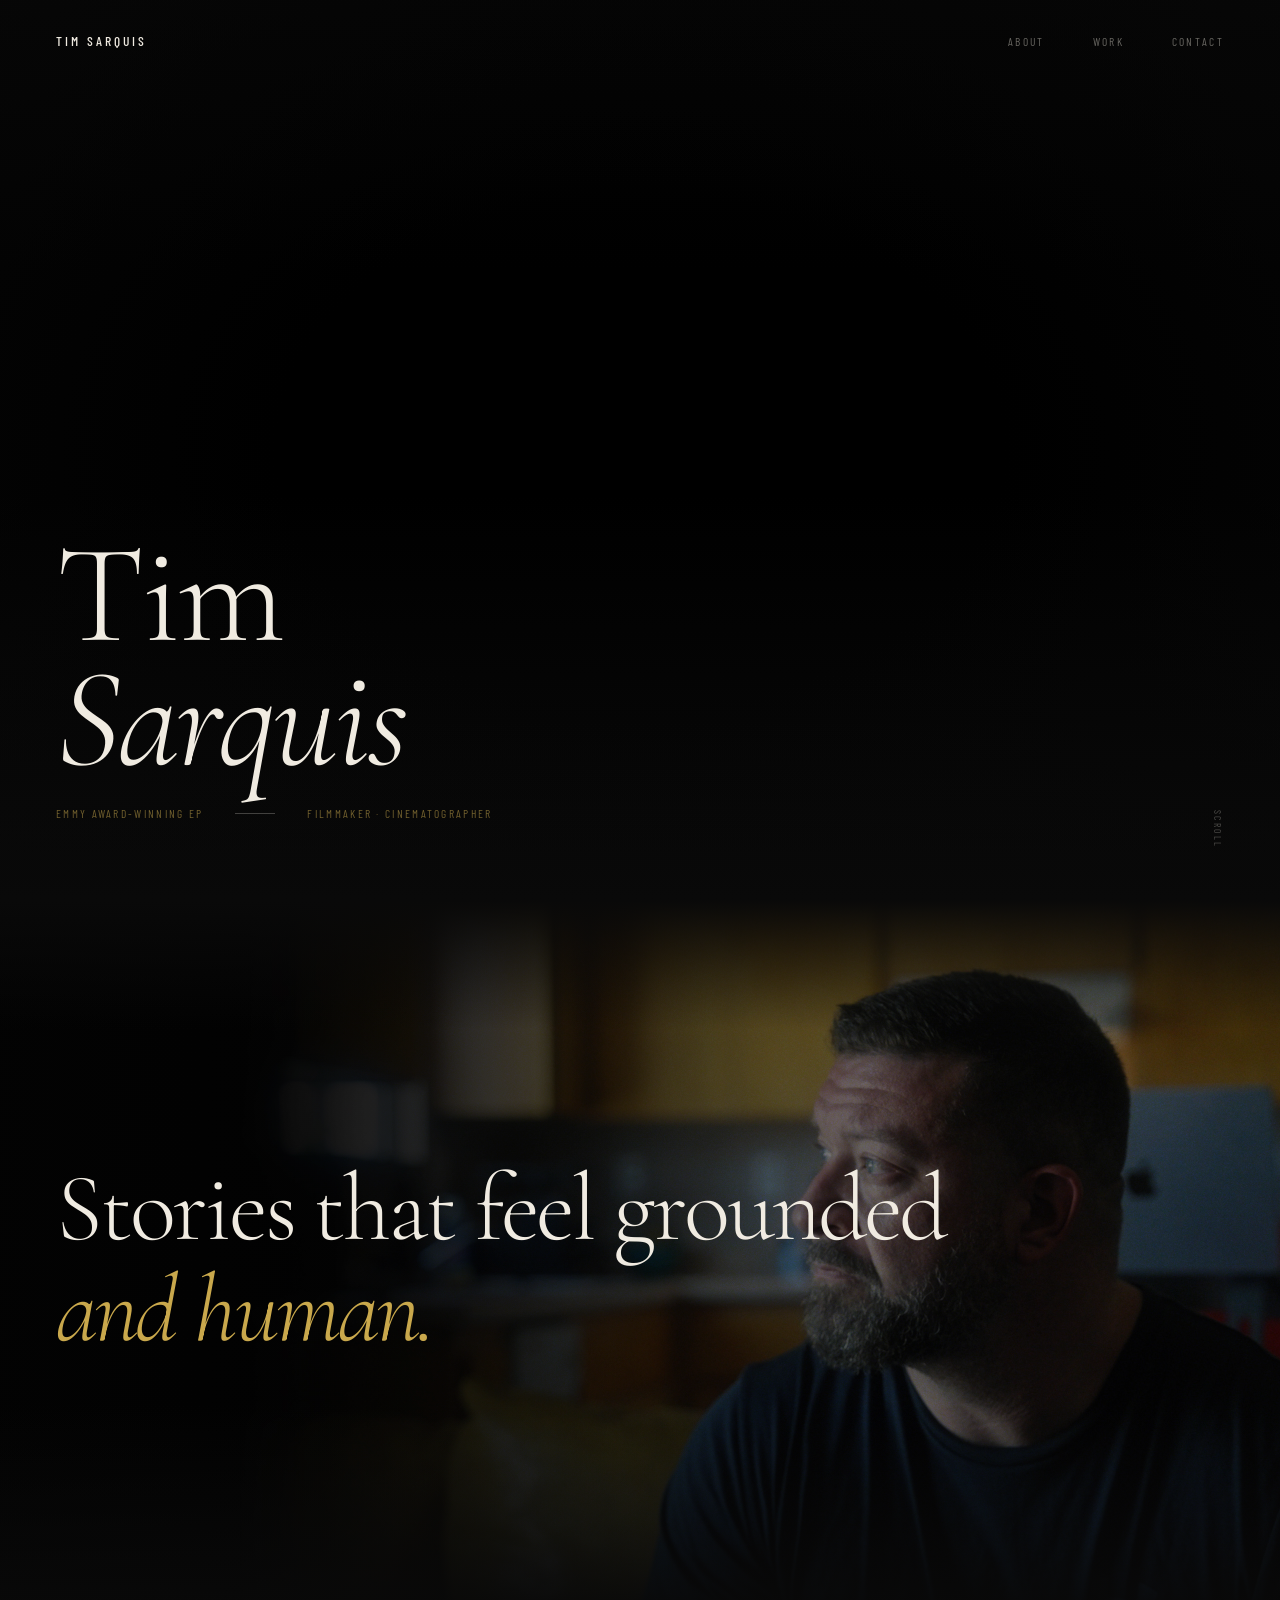
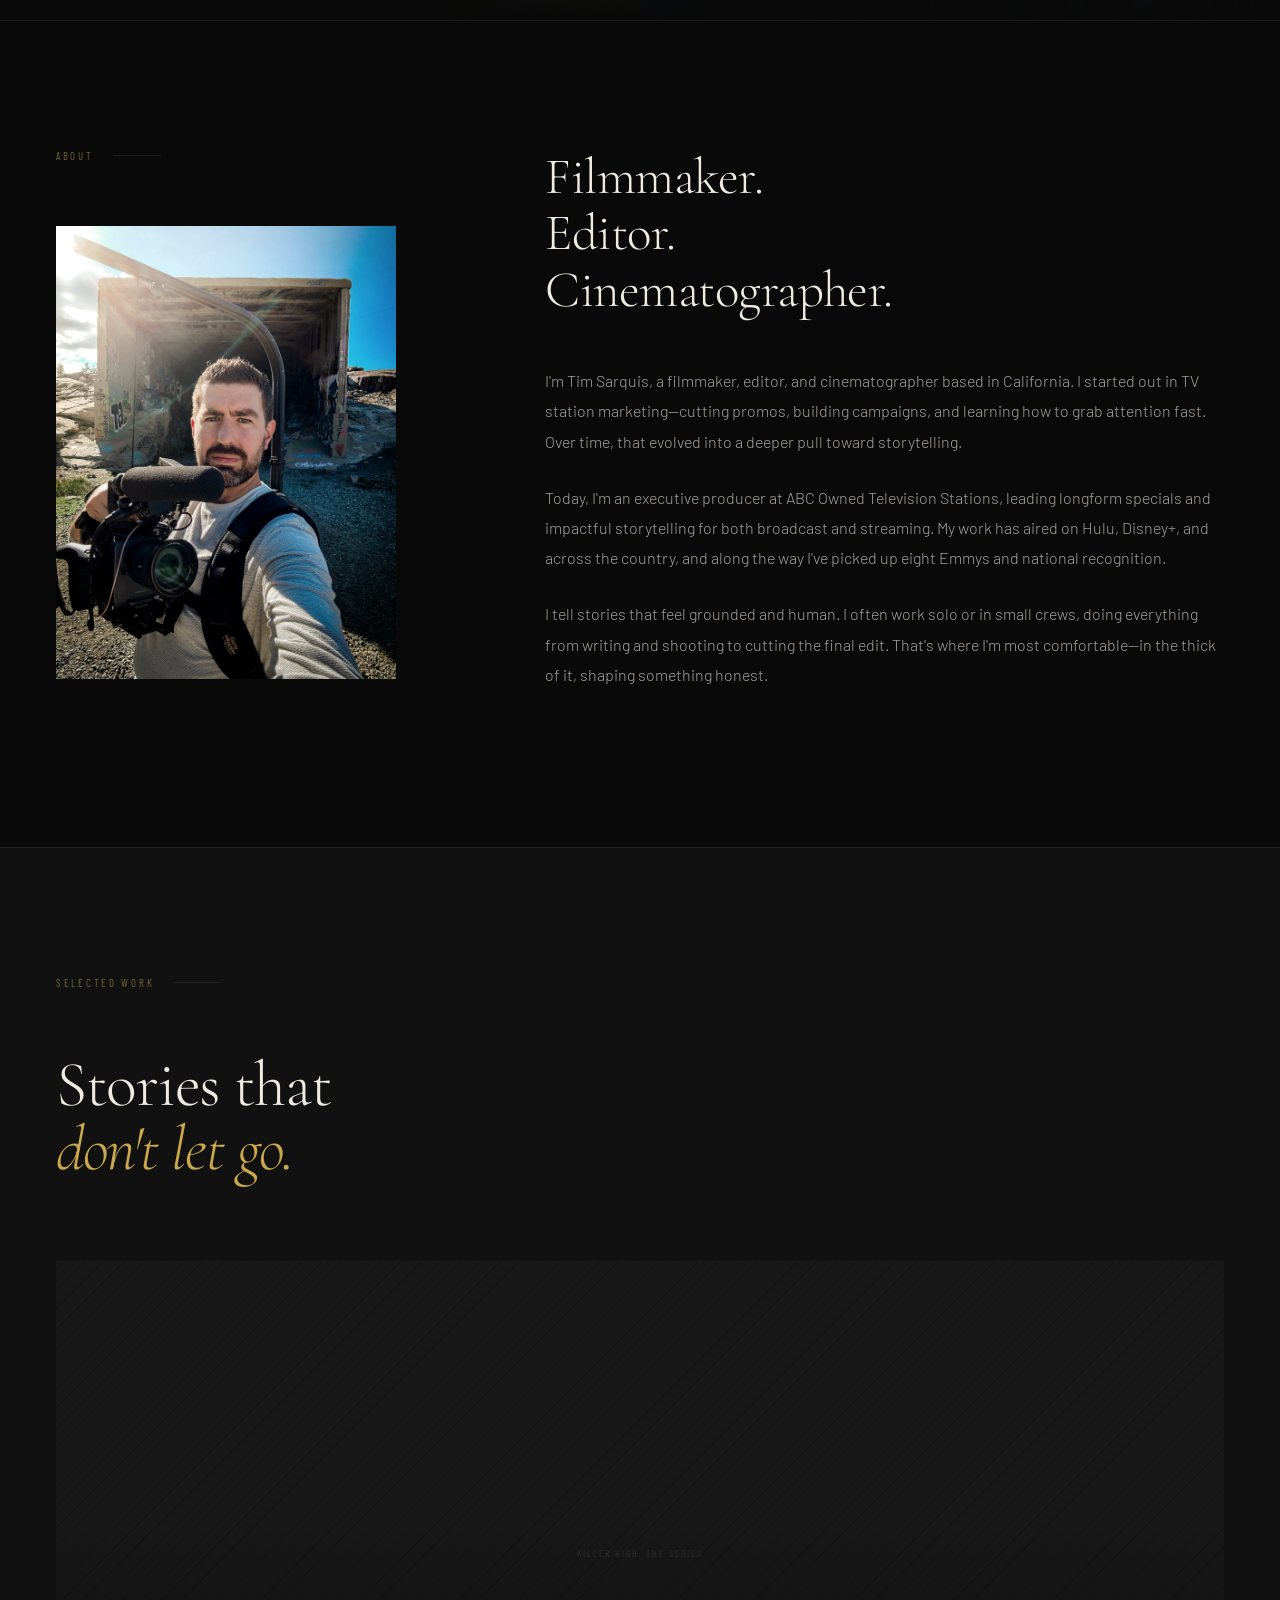
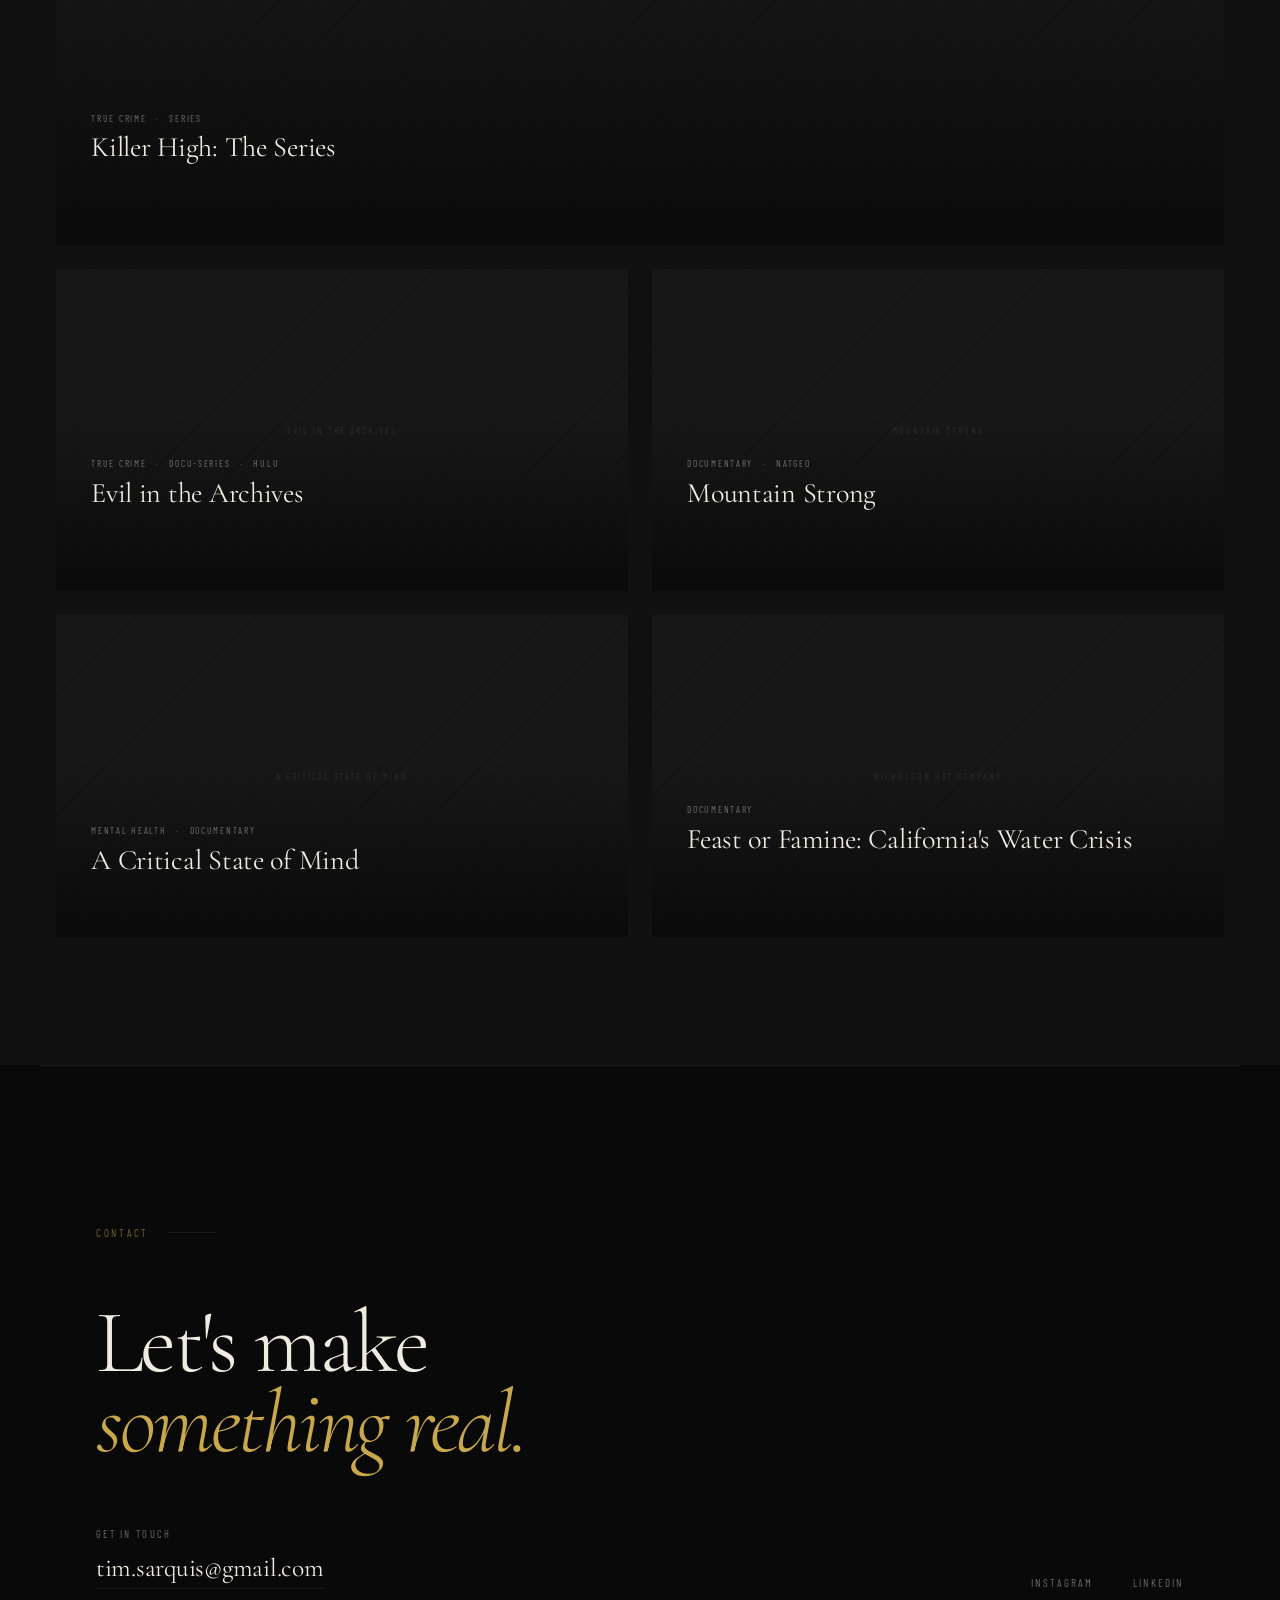
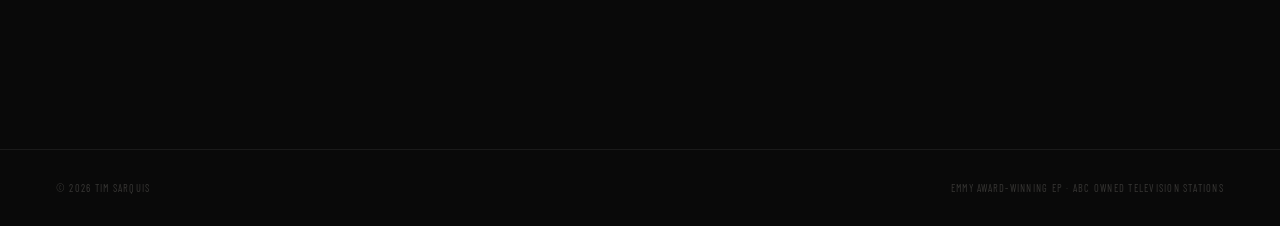
==== index.html @ a3c633a1 "Add files via upload" ====
<!DOCTYPE html>
<html lang="en">
<head>
<meta charset="UTF-8" />
<meta name="viewport" content="width=device-width, initial-scale=1.0" />
<title>Tim Sarquis — Filmmaker · EP · Cinematographer</title>
<link href="https://fonts.googleapis.com/css2?family=Cormorant+Garamond:ital,wght@0,300;0,400;0,600;0,700;1,300;1,400;1,600&family=Barlow:wght@300;400;500;600&family=Barlow+Condensed:wght@300;400;500;600&display=swap" rel="stylesheet" />
<style>

/* ─────────────────────────────────────────────
   RESET + TOKENS
───────────────────────────────────────────── */
*, *::before, *::after { box-sizing: border-box; margin: 0; padding: 0; }

:root {
  --black:    #090909;
  --surface:  #111111;
  --surface2: #161616;
  --border:   rgba(255,255,255,0.07);
  --white:    #F0EBE1;
  --muted:    rgba(240,235,225,0.42);
  --dim:      rgba(240,235,225,0.18);
  --gold: #C9A84C;
  --gold-dim: rgba(201,168,76,0.55);
  --ff-display: 'Cormorant Garamond', Georgia, serif;
  --ff-ui:      'Barlow', sans-serif;
  --ff-cond:    'Barlow Condensed', sans-serif;
}

html { scroll-behavior: smooth; }

body {
  font-family: var(--ff-ui);
  background: var(--black);
  color: var(--white);
  overflow-x: hidden;
  -webkit-font-smoothing: antialiased;
}

/* ─────────────────────────────────────────────
   NAV
───────────────────────────────────────────── */
nav {
  position: fixed;
  top: 0; left: 0; right: 0;
  z-index: 200;
  display: flex;
  justify-content: space-between;
  align-items: center;
  padding: 2rem 3.5rem;
  mix-blend-mode: normal;
  transition: padding 0.4s ease, background 0.4s ease;
}
nav.scrolled {
  padding: 1.25rem 3.5rem;
  background: rgba(9,9,9,0.9);
  backdrop-filter: blur(12px);
  border-bottom: 1px solid var(--border);
}
.nav-logo {
  font-family: var(--ff-cond);
  font-size: 0.85rem;
  font-weight: 500;
  letter-spacing: 0.22em;
  text-transform: uppercase;
  color: var(--white);
  text-decoration: none;
  opacity: 0;
  transition: opacity 0.5s;
}
nav.scrolled .nav-logo { opacity: 1; }
.nav-links { display: flex; gap: 3rem; }
.nav-links a {
  font-family: var(--ff-cond);
  font-size: 0.72rem;
  font-weight: 400;
  letter-spacing: 0.2em;
  text-transform: uppercase;
  color: var(--muted);
  text-decoration: none;
  transition: color 0.25s;
}
.nav-links a:hover { color: var(--white); }

/* ─────────────────────────────────────────────
   HERO
───────────────────────────────────────────── */
#hero {
  position: relative;
  width: 100%;
  height: 100svh;
  min-height: 600px;
  overflow: hidden;
  background: #000;
}

/* video */
.hero-video-wrap {
  position: absolute;
  inset: 0;
  pointer-events: none;
}
.hero-video-wrap iframe {
  position: absolute;
  top: 50%; left: 50%;
  transform: translate(-50%, -50%);
  width: 177.78vh;
  height: 100vh;
  min-width: 100%;
  min-height: 56.25vw;
  border: none;
  z-index: 1;
}

/* placeholder — shown when video can't load */
.hero-placeholder {
  position: absolute;
  inset: 0;
  display: flex;
  align-items: center;
  justify-content: center;
  background: repeating-linear-gradient(
    -45deg,
    #0e0e0e 0px,
    #0e0e0e 1px,
    #111 1px,
    #111 12px
  );
  font-family: var(--ff-cond);
  font-size: 0.7rem;
  letter-spacing: 0.22em;
  text-transform: uppercase;
  color: rgba(255,255,255,0.12);
}
.hero-placeholder span {
  padding: 0.6rem 1.2rem;
  border: 1px solid rgba(255,255,255,0.08);
}

/* thin vignette only — let video breathe */
.hero-vignette {
  position: absolute;
  inset: 0;
  background:
    radial-gradient(ellipse at center, transparent 40%, rgba(9,9,9,0.55) 100%),
    linear-gradient(to bottom, rgba(9,9,9,0.35) 0%, transparent 30%, transparent 55%, rgba(9,9,9,1) 100%);
  pointer-events: none;
}

/* name block — fades in, fades out on scroll */
.hero-ident {
  position: absolute;
  bottom: 0; left: 0; right: 0;
  padding: 0 3.5rem 5rem;
  z-index: 10;
  opacity: 0;
  transition: opacity 0.8s ease;
  pointer-events: none;
}
.hero-ident.visible { opacity: 1; }
.hero-ident.scrolled-away { opacity: 0; }

.hero-name {
  font-family: var(--ff-display);
  font-size: clamp(5rem, 11vw, 11rem);
  font-weight: 300;
  line-height: 0.88;
  letter-spacing: -0.02em;
  color: var(--white);
  text-wrap: nowrap;
}
.hero-name em {
  font-style: italic;
  font-weight: 300;
}
.hero-meta {
  margin-top: 1.5rem;
  display: flex;
  align-items: center;
  gap: 2rem;
}
.hero-role {
  font-family: var(--ff-cond);
  font-size: 0.72rem;
  font-weight: 400;
  letter-spacing: 0.2em;
  text-transform: uppercase;
  color: var(--gold-dim);
}
.hero-divider {
  width: 40px;
  height: 1px;
  background: rgba(240,235,225,0.25);
}

/* scroll hint */
.hero-scroll-hint {
  position: absolute;
  bottom: 2.5rem;
  right: 3.5rem;
  z-index: 10;
  display: flex;
  flex-direction: column;
  align-items: center;
  gap: 0.75rem;
  opacity: 0;
  transition: opacity 0.8s ease 2.2s;
}
.hero-scroll-hint.visible { opacity: 1; }
.hero-scroll-hint.scrolled-away { opacity: 0; transition-delay: 0s; }
.scroll-label {
  font-family: var(--ff-cond);
  font-size: 0.6rem;
  letter-spacing: 0.25em;
  text-transform: uppercase;
  color: rgba(240,235,225,0.3);
  writing-mode: vertical-rl;
}
.scroll-line {
  width: 1px;
  height: 0;
  background: rgba(240,235,225,0.2);
  animation: scrollLine 2s ease-in-out 2.5s infinite;
}
@keyframes scrollLine {
  0%   { height: 0; opacity: 1; }
  50%  { height: 48px; opacity: 1; }
  100% { height: 48px; opacity: 0; }
}

/* ─────────────────────────────────────────────
   SECTION COMMON
───────────────────────────────────────────── */
.section-label {
  font-family: var(--ff-cond);
  font-size: 0.68rem;
  font-weight: 400;
  letter-spacing: 0.25em;
  text-transform: uppercase;
  color: var(--gold-dim);
  display: flex;
  align-items: center;
  gap: 1.2rem;
  margin-bottom: 4rem;
}
.section-label::after {
  content: '';
  flex: 0 0 48px;
  height: 1px;
  background: var(--border);
}

/* ─────────────────────────────────────────────
   REVEAL
───────────────────────────────────────────── */
.reveal {
  opacity: 0;
  transform: translateY(28px);
  transition: opacity 1s cubic-bezier(0.16,1,0.3,1), transform 1s cubic-bezier(0.16,1,0.3,1);
}
.reveal.visible {
  opacity: 1;
  transform: translateY(0);
}
.reveal-delay-1 { transition-delay: 0.15s; }
.reveal-delay-2 { transition-delay: 0.3s; }
.reveal-delay-3 { transition-delay: 0.45s; }
.reveal-delay-4 { transition-delay: 0.6s; }

/* ─────────────────────────────────────────────
   STATEMENT — full-bleed text moment
───────────────────────────────────────────── */
#statement {
  position: relative;
  overflow: hidden;
}
.statement-image-wrap {
  position: relative;
  width: 100%;
  height: 80vh;
  min-height: 500px;
}
.statement-image {
  width: 100%;
  height: 100%;
  object-fit: cover;
  object-position: center;
  display: block;
  filter: brightness(0.75);
}
.statement-overlay {
  position: absolute;
  inset: 0;
  background:
    linear-gradient(to bottom, rgba(9,9,9,1) 0%, transparent 18%, transparent 70%, rgba(9,9,9,1) 100%),
    linear-gradient(to right, rgba(9,9,9,0.3) 0%, transparent 60%);
}
.statement-content {
  position: absolute;
  inset: 0;
  display: flex;
  align-items: center;
  padding: 0 3.5rem;
}
.statement-text {
  font-family: var(--ff-display);
  font-size: clamp(3.5rem, 7.5vw, 8rem);
  font-weight: 300;
  line-height: 1.05;
  letter-spacing: -0.03em;
  color: var(--white);
  max-width: 1000px;
}
.statement-text em { font-style: italic; color: var(--gold); }

/* ─────────────────────────────────────────────
   ABOUT
───────────────────────────────────────────── */
#about {
  padding: 8rem 3.5rem;
  border-top: 1px solid var(--border);
}
.about-inner {
  max-width: 1200px;
  margin: 0 auto;
  display: grid;
  grid-template-columns: 1fr 1.8fr;
  gap: 7rem;
  align-items: start;
}
.about-left { position: sticky; top: 8rem; }
.about-photo-wrap {
  width: 100%;
  max-width: 340px;
  aspect-ratio: 3/4;
  overflow: hidden;
  margin-bottom: 2.5rem;
}
.about-photo {
  width: 100%;
  height: 100%;
  object-fit: cover;
  object-position: center top;
  filter: grayscale(25%) contrast(1.05);
  transition: filter 0.5s;
  display: block;
}
.about-photo-wrap:hover .about-photo { filter: grayscale(0%) contrast(1.05); }

.about-stats {
  display: grid;
  grid-template-columns: 1fr 1fr;
  gap: 2rem 1.5rem;
}
.stat-number {
  font-family: var(--ff-display);
  font-size: 2.8rem;
  font-weight: 300;
  color: var(--white);
  line-height: 1;
  letter-spacing: -0.02em;
}
.stat-label {
  font-family: var(--ff-cond);
  font-size: 0.65rem;
  font-weight: 400;
  letter-spacing: 0.18em;
  text-transform: uppercase;
  color: var(--muted);
  margin-top: 0.35rem;
}

.about-right {}
.about-heading {
  font-family: var(--ff-display);
  font-size: clamp(2.5rem, 4vw, 4rem);
  font-weight: 300;
  line-height: 1.1;
  color: var(--white);
  margin-bottom: 3rem;
  letter-spacing: -0.01em;
}
.about-heading em { font-style: italic; }
.about-bio p {
  font-family: var(--ff-ui);
  font-size: 1rem;
  font-weight: 300;
  line-height: 1.9;
  color: rgba(240,235,225,0.68);
  margin-bottom: 1.6rem;
}
.about-bio p:last-child { margin-bottom: 0; }

/* ─────────────────────────────────────────────
   PORTFOLIO
───────────────────────────────────────────── */
#portfolio {
  padding: 8rem 3.5rem;
  border-top: 1px solid var(--border);
  background: var(--surface);
}
.portfolio-inner { max-width: 1200px; margin: 0 auto; }
.portfolio-headline {
  font-family: var(--ff-display);
  font-size: clamp(2.5rem, 5vw, 5rem);
  font-weight: 300;
  line-height: 1.0;
  letter-spacing: -0.02em;
  color: var(--white);
  margin-bottom: 5rem;
  max-width: 600px;
}
.portfolio-headline em { font-style: italic; color: var(--gold); }

/* featured project — wider */
.project-featured {
  width: 100%;
  aspect-ratio: 16/8;
  position: relative;
  overflow: hidden;
  cursor: pointer;
  margin-bottom: 1.5rem;
  background: var(--surface2);
  display: block;
}
.project-grid {
  display: grid;
  grid-template-columns: repeat(2, 1fr);
  gap: 1.5rem;
}
.project-card {
  aspect-ratio: 16/9;
  position: relative;
  overflow: hidden;
  cursor: pointer;
  background: var(--surface2);
  display: block;
}

.thumb {
  position: absolute;
  inset: 0;
  width: 100%;
  height: 100%;
  object-fit: cover;
  display: block;
  transition: transform 0.7s cubic-bezier(0.16,1,0.3,1), filter 0.5s;
  filter: brightness(0.75) saturate(0.7);
  border: none;
}
iframe.thumb {
  object-fit: unset;
  filter: none;
  transform: none;
  transition: none;
  pointer-events: none;
}
.project-featured:hover .thumb,
.project-card:hover .thumb {
  transform: scale(1.04);
  filter: brightness(0.6) saturate(0.5);
}

/* thumb placeholder */
.thumb-placeholder {
  position: absolute;
  inset: 0;
  background: repeating-linear-gradient(
    -45deg,
    #141414 0px,
    #141414 1px,
    #181818 1px,
    #181818 14px
  );
  display: flex;
  align-items: center;
  justify-content: center;
  font-family: var(--ff-cond);
  font-size: 0.62rem;
  letter-spacing: 0.2em;
  text-transform: uppercase;
  color: rgba(255,255,255,0.1);
  transition: opacity 0.5s;
}
.project-featured:hover .thumb-placeholder,
.project-card:hover .thumb-placeholder {
  opacity: 0.6;
}

/* play button */
.play-btn {
  position: absolute;
  top: 50%;
  left: 50%;
  transform: translate(-50%, -50%) scale(0.85);
  width: 60px;
  height: 60px;
  border: 1px solid rgba(240,235,225,0.3);
  border-radius: 50%;
  display: flex;
  align-items: center;
  justify-content: center;
  opacity: 0;
  transition: opacity 0.3s, transform 0.3s, border-color 0.3s;
  z-index: 5;
}
.play-btn::after {
  content: '';
  width: 0;
  height: 0;
  border-top: 9px solid transparent;
  border-bottom: 9px solid transparent;
  border-left: 16px solid var(--white);
  margin-left: 3px;
}
.project-featured:hover .play-btn,
.project-card:hover .play-btn {
  opacity: 1;
  transform: translate(-50%, -50%) scale(1);
}

.project-overlay-grad {
  position: absolute;
  inset: 0;
  background: linear-gradient(to top, rgba(9,9,9,0.92) 0%, rgba(9,9,9,0.0) 55%);
  pointer-events: none;
  z-index: 3;
}
.project-info {
  position: absolute;
  bottom: 0; left: 0; right: 0;
  padding: 2rem 2.2rem;
  z-index: 4;
}
.project-tags {
  display: flex;
  gap: 0.6rem;
  flex-wrap: wrap;
  margin-bottom: 0.55rem;
}
.project-tag {
  font-family: var(--ff-cond);
  font-size: 0.6rem;
  font-weight: 400;
  letter-spacing: 0.18em;
  text-transform: uppercase;
  color: var(--muted);
}
.project-tag + .project-tag::before {
  content: '·';
  margin-right: 0.6rem;
}
.project-title {
  font-family: var(--ff-display);
  font-size: clamp(1.3rem, 2.2vw, 2rem);
  font-weight: 400;
  color: var(--white);
  line-height: 1.1;
  letter-spacing: -0.01em;
}
.project-desc {
  font-family: var(--ff-ui);
  font-size: 0.82rem;
  font-weight: 300;
  color: var(--muted);
  line-height: 1.6;
  margin-top: 0.5rem;
  max-width: 500px;
  opacity: 0;
  transform: translateY(5px);
  transition: opacity 0.35s, transform 0.35s;
}
.project-featured:hover .project-desc,
.project-card:hover .project-desc {
  opacity: 1;
  transform: translateY(0);
}

/* ─────────────────────────────────────────────
   LIGHTBOX
───────────────────────────────────────────── */
.lightbox {
  position: fixed;
  inset: 0;
  z-index: 1000;
  display: flex;
  align-items: center;
  justify-content: center;
  background: rgba(9,9,9,0);
  pointer-events: none;
  transition: background 0.4s ease;
}
.lightbox.open {
  background: rgba(9,9,9,0.95);
  pointer-events: all;
}
.lightbox-inner {
  width: min(90vw, 1100px);
  aspect-ratio: 16/9;
  opacity: 0;
  transform: scale(0.96);
  transition: opacity 0.4s ease, transform 0.4s ease;
}
.lightbox.open .lightbox-inner {
  opacity: 1;
  transform: scale(1);
}
.lightbox-inner iframe {
  width: 100%;
  height: 100%;
  border: none;
  display: block;
}
.lightbox-close {
  position: absolute;
  top: 2rem;
  right: 2.5rem;
  width: 44px;
  height: 44px;
  cursor: pointer;
  display: flex;
  align-items: center;
  justify-content: center;
  opacity: 0;
  transition: opacity 0.4s 0.1s;
}
.lightbox.open .lightbox-close { opacity: 1; }
.lightbox-close::before,
.lightbox-close::after {
  content: '';
  position: absolute;
  width: 22px;
  height: 1px;
  background: var(--white);
}
.lightbox-close::before { transform: rotate(45deg); }
.lightbox-close::after { transform: rotate(-45deg); }
.lightbox-bottom {
  position: absolute;
  bottom: 2rem;
  left: 2.5rem;
  right: 2.5rem;
  display: flex;
  justify-content: space-between;
  align-items: flex-end;
  opacity: 0;
  transition: opacity 0.4s 0.15s;
}
.lightbox.open .lightbox-bottom { opacity: 1; }
.lightbox-title {
  font-family: var(--ff-display);
  font-size: 1.4rem;
  font-weight: 300;
  color: var(--muted);
}
.lightbox-fallback {
  font-family: var(--ff-cond);
  font-size: 0.68rem;
  letter-spacing: 0.18em;
  text-transform: uppercase;
  color: var(--muted);
  text-decoration: none;
  transition: color 0.2s;
}
.lightbox-fallback:hover { color: var(--white); }

/* ─────────────────────────────────────────────
   CONTACT
───────────────────────────────────────────── */
#contact {
  padding: 10rem 3.5rem;
  border-top: 1px solid var(--border);
  max-width: 1200px;
  margin: 0 auto;
}
.contact-heading {
  font-family: var(--ff-display);
  font-size: clamp(3rem, 7vw, 7.5rem);
  font-weight: 300;
  line-height: 0.9;
  letter-spacing: -0.03em;
  color: var(--white);
  margin-bottom: 4rem;
}
.contact-heading em { font-style: italic; color: var(--gold); }
.contact-row {
  display: flex;
  justify-content: space-between;
  align-items: flex-end;
  gap: 3rem;
  flex-wrap: wrap;
}
.contact-email-wrap {}
.contact-label {
  font-family: var(--ff-cond);
  font-size: 0.65rem;
  letter-spacing: 0.22em;
  text-transform: uppercase;
  color: var(--muted);
  margin-bottom: 0.75rem;
}
.contact-email {
  display: inline-block;
  font-family: var(--ff-display);
  font-size: clamp(1.1rem, 2vw, 1.7rem);
  font-weight: 400;
  color: var(--white);
  text-decoration: none;
  border-bottom: 1px solid var(--border);
  padding-bottom: 0.3rem;
  transition: border-color 0.25s;
  letter-spacing: -0.01em;
}
.contact-email:hover { border-color: rgba(240,235,225,0.4); }
.contact-links {
  display: flex;
  gap: 2.5rem;
  align-items: center;
}
.contact-link {
  font-family: var(--ff-cond);
  font-size: 0.7rem;
  font-weight: 400;
  letter-spacing: 0.18em;
  text-transform: uppercase;
  color: var(--muted);
  text-decoration: none;
  transition: color 0.25s;
}
.contact-link:hover { color: var(--white); }

/* ─────────────────────────────────────────────
   FOOTER
───────────────────────────────────────────── */
footer {
  padding: 2rem 3.5rem;
  border-top: 1px solid var(--border);
  display: flex;
  justify-content: space-between;
  align-items: center;
}
footer p {
  font-family: var(--ff-cond);
  font-size: 0.65rem;
  letter-spacing: 0.12em;
  text-transform: uppercase;
  color: rgba(240,235,225,0.2);
}

/* ─────────────────────────────────────────────
   TWEAKS PANEL
───────────────────────────────────────────── */
#tweaks-panel {
  position: fixed;
  bottom: 2rem;
  right: 2rem;
  z-index: 500;
  background: rgba(16,16,16,0.95);
  border: 1px solid var(--border);
  backdrop-filter: blur(16px);
  padding: 1.5rem;
  width: 240px;
  display: none;
}
#tweaks-panel.active { display: block; }
.tweaks-title {
  font-family: var(--ff-cond);
  font-size: 0.65rem;
  letter-spacing: 0.22em;
  text-transform: uppercase;
  color: var(--muted);
  margin-bottom: 1.2rem;
}
.tweak-row {
  display: flex;
  justify-content: space-between;
  align-items: center;
  margin-bottom: 1rem;
}
.tweak-row:last-child { margin-bottom: 0; }
.tweak-label {
  font-family: var(--ff-cond);
  font-size: 0.68rem;
  letter-spacing: 0.12em;
  text-transform: uppercase;
  color: rgba(240,235,225,0.6);
}
.tweak-toggle {
  width: 32px;
  height: 18px;
  background: rgba(255,255,255,0.1);
  border-radius: 9px;
  position: relative;
  cursor: pointer;
  border: none;
  transition: background 0.2s;
}
.tweak-toggle.on { background: rgba(255,255,255,0.35); }
.tweak-toggle::after {
  content: '';
  position: absolute;
  width: 12px;
  height: 12px;
  border-radius: 50%;
  background: var(--white);
  top: 3px; left: 3px;
  transition: left 0.2s;
}
.tweak-toggle.on::after { left: 17px; }
.tweak-select {
  background: transparent;
  border: 1px solid var(--border);
  color: var(--white);
  font-family: var(--ff-cond);
  font-size: 0.65rem;
  letter-spacing: 0.1em;
  padding: 0.3rem 0.5rem;
  cursor: pointer;
  outline: none;
}
.tweak-select option { background: #111; }

/* ─────────────────────────────────────────────
   RESPONSIVE
───────────────────────────────────────────── */
@media (max-width: 900px) {
  nav { padding: 1.5rem 1.75rem; }
  nav.scrolled { padding: 1rem 1.75rem; }
  .statement-content { padding: 0 1.75rem; }
  .statement-image-wrap { height: 60vh; }
  #about { padding: 6rem 1.75rem; }
  .about-inner { grid-template-columns: 1fr; gap: 4rem; }
  .about-left { position: static; max-width: 280px; }
  #portfolio { padding: 6rem 1.75rem; }
  .project-grid { grid-template-columns: 1fr; }
  .project-featured { aspect-ratio: 16/9; }
  #contact { padding: 6rem 1.75rem; }
  .contact-row { flex-direction: column; align-items: flex-start; }
  footer { padding: 1.5rem 1.75rem; flex-direction: column; gap: 0.5rem; text-align: center; }
  .hero-ident { padding: 0 1.75rem 4rem; }
  .hero-scroll-hint { right: 1.75rem; }
  .nav-links { gap: 1.8rem; }
}

</style>
</head>
<body>

<!-- NAV -->
<nav id="main-nav">
  <a href="#hero" class="nav-logo">Tim Sarquis</a>
  <div class="nav-links">
    <a href="#about">About</a>
    <a href="#portfolio">Work</a>
    <a href="#contact">Contact</a>
  </div>
</nav>

<!-- HERO -->
<section id="hero">

  <div class="hero-video-wrap" id="hero-video-wrap">
    <iframe
      src="https://player.vimeo.com/video/1184486805?badge=0&autopause=0&autoplay=1&muted=1&loop=1&background=1&app_id=58479"
      frameborder="0"
      allow="autoplay; fullscreen; picture-in-picture; clipboard-write; encrypted-media"
      referrerpolicy="strict-origin-when-cross-origin"
      allowfullscreen
      id="hero-iframe">
    </iframe>
  </div>

  <div class="hero-vignette"></div>

  <div class="hero-ident" id="hero-ident">
    <h1 class="hero-name">Tim<br><em>Sarquis</em></h1>
    <div class="hero-meta">
      <span class="hero-role">Emmy Award-Winning EP</span>
      <div class="hero-divider"></div>
      <span class="hero-role">Filmmaker · Cinematographer</span>
    </div>
  </div>

  <div class="hero-scroll-hint" id="hero-scroll-hint">
    <span class="scroll-label">Scroll</span>
    <div class="scroll-line"></div>
  </div>

</section>

<!-- STATEMENT -->
<section id="statement" style="position:relative;padding:0;overflow:hidden;max-width:none;">
  <div class="statement-image-wrap">
    <img src="howie-gradient.jpg" alt="" class="statement-image">
    <div class="statement-overlay"></div>
  </div>
  <div class="statement-content">
    <p class="statement-text reveal">
      Stories that feel grounded<br><em>and human.</em>
    </p>
  </div>
</section>

<!-- ABOUT -->
<section id="about">
  <div class="about-inner">
    <div class="about-left">
      <p class="section-label reveal">About</p>
      <div class="about-photo-wrap reveal reveal-delay-1">
        <!-- Tim's photo is embedded from the original file -->
        <img class="about-photo" src="tim-photo.jpg" alt="Tim Sarquis"
          onerror="this.parentElement.style.background='#181818'; this.style.display='none';">
      </div>

    </div>

    <div class="about-right">
      <h2 class="about-heading reveal">
        Filmmaker.<br>
        Editor.<br>
        Cinematographer.
      </h2>
      <div class="about-bio">
        <p class="reveal reveal-delay-1">I'm Tim Sarquis, a filmmaker, editor, and cinematographer based in California. I started out in TV station marketing—cutting promos, building campaigns, and learning how to grab attention fast. Over time, that evolved into a deeper pull toward storytelling.</p>
        <p class="reveal reveal-delay-2">Today, I'm an executive producer at ABC Owned Television Stations, leading longform specials and impactful storytelling for both broadcast and streaming. My work has aired on Hulu, Disney+, and across the country, and along the way I've picked up eight Emmys and national recognition.</p>
        <p class="reveal reveal-delay-3">I tell stories that feel grounded and human. I often work solo or in small crews, doing everything from writing and shooting to cutting the final edit. That's where I'm most comfortable—in the thick of it, shaping something honest.</p>
      </div>
    </div>
  </div>
</section>

<!-- PORTFOLIO -->
<section id="portfolio">
  <div class="portfolio-inner">
    <p class="section-label reveal">Selected Work</p>
    <h2 class="portfolio-headline reveal">Stories that<br><em>don't let go.</em></h2>

    <!-- Featured project -->
    <div class="project-featured reveal" data-vimeo-id="1184488286" data-title="Killer High: The Series">
      <div class="thumb-placeholder">Killer High: The Series</div>
      <img class="thumb" src="https://img.youtube.com/vi/EMkl0iYqA7o/maxresdefault.jpg"
        onerror="this.style.display='none';" alt="Killer High: The Series">
      <div class="play-btn"></div>
      <div class="project-overlay-grad"></div>
      <div class="project-info">
        <div class="project-tags">
          <span class="project-tag">True Crime</span>
          <span class="project-tag">Series</span>
        </div>
        <h3 class="project-title">Killer High: The Series</h3>
        <p class="project-desc">Award winning series that exposes the fentanyl crisis through real stories of loss, addiction, and hope for recovery.</p>
      </div>
    </div>

    <!-- Grid -->
    <div class="project-grid">

      <div class="project-card reveal" data-vimeo-id="1184489402" data-title="Evil in the Archives">
        <div class="thumb-placeholder">Evil in the Archives</div>
        <img class="thumb" src="https://vumbnail.com/1184489402.jpg"
          onerror="this.style.display='none';" alt="Evil in the Archives">
        <div class="play-btn"></div>
        <div class="project-overlay-grad"></div>
        <div class="project-info">
          <div class="project-tags">
            <span class="project-tag">True Crime</span>
            <span class="project-tag">Docu-Series</span>
            <span class="project-tag">Hulu</span>
          </div>
          <h3 class="project-title">Evil in the Archives</h3>
          <p class="project-desc">A gripping true crime series that uncovers forgotten cases through raw, unfiltered local news archives that tell the story themselves.</p>
        </div>
      </div>

      <div class="project-card reveal reveal-delay-1" data-vimeo-id="563881269" data-title="Mountain Strong">
        <div class="thumb-placeholder">Mountain Strong</div>
        <img class="thumb" src="https://img.youtube.com/vi/IJordrkQaWM/hqdefault.jpg"
          onerror="this.style.display='none';" alt="Mountain Strong">
        <div class="play-btn"></div>
        <div class="project-overlay-grad"></div>
        <div class="project-info">
          <div class="project-tags">
            <span class="project-tag">Documentary</span>
            <span class="project-tag">NatGeo</span>
          </div>
          <h3 class="project-title">Mountain Strong</h3>
          <p class="project-desc">An intimate look at one of California's largest wildfires, following the first responders who put everything on the line and the families working to rebuild their lives.</p>
        </div>
      </div>

      <div class="project-card reveal reveal-delay-2" data-vimeo-id="767671028" data-title="A Critical State of Mind">
        <div class="thumb-placeholder">A Critical State of Mind</div>
        <img class="thumb" src="https://vumbnail.com/767671028.jpg"
          onerror="this.style.display='none';" alt="A Critical State of Mind">
        <div class="play-btn"></div>
        <div class="project-overlay-grad"></div>
        <div class="project-info">
          <div class="project-tags">
            <span class="project-tag">Mental Health</span>
            <span class="project-tag">Documentary</span>
          </div>
          <h3 class="project-title">A Critical State of Mind</h3>
          <p class="project-desc">An unflinching look at the mental health crisis—through the people living it.</p>
        </div>
      </div>

      <div class="project-card reveal reveal-delay-3" data-vimeo-id="871519433" data-title="Feast or Famine: California's Water Crisis">
        <div class="thumb-placeholder">Nicholson Hat Company</div>
        <img class="thumb" src="https://vumbnail.com/871519433.jpg"
          onerror="this.style.display='none';" alt="Nicholson Hat Company">
        <div class="play-btn"></div>
        <div class="project-overlay-grad"></div>
        <div class="project-info">
          <div class="project-tags">
            <span class="project-tag">Documentary</span>
          </div>
          <h3 class="project-title">Feast or Famine: California's Water Crisis</h3>
          <p class="project-desc">A deep dive into California's water crisis, where years of drought collide with historic flooding, revealing the fragile balance shaping the state's future.</p>
        </div>
      </div>

    </div><!-- /project-grid -->
  </div>
</section>

<!-- CONTACT -->
<section id="contact">
  <div class="reveal">
    <p class="section-label">Contact</p>
  </div>
  <h2 class="contact-heading reveal">
    Let's make<br>
    <em>something real.</em>
  </h2>
  <div class="contact-row">
    <div class="contact-email-wrap reveal reveal-delay-1">
      <p class="contact-label">Get in touch</p>
      <a href="mailto:tim.sarquis@gmail.com" class="contact-email">tim.sarquis@gmail.com</a>
    </div>
    <div class="contact-links reveal reveal-delay-2">
      <a href="https://www.instagram.com/timsarquis/" class="contact-link" target="_blank" rel="noopener">Instagram</a>
      <a href="https://www.linkedin.com/in/timsarquis/" class="contact-link" target="_blank" rel="noopener">LinkedIn</a>

    </div>
  </div>
</section>

<!-- FOOTER -->
<footer>
  <p>© 2026 Tim Sarquis</p>
  <p>Emmy Award-Winning EP · ABC Owned Television Stations</p>
</footer>

<!-- LIGHTBOX -->
<div class="lightbox" id="lightbox">
  <div class="lightbox-inner" id="lightbox-inner"></div>
  <div class="lightbox-close" id="lightbox-close"></div>
  <div class="lightbox-bottom">
    <div class="lightbox-title" id="lightbox-title"></div>
    <a class="lightbox-fallback" id="lightbox-fallback" href="#" target="_blank" rel="noopener">Watch on YouTube ↗</a>
  </div>
</div>

<!-- TWEAKS PANEL -->
<div id="tweaks-panel">
  <div class="tweaks-title">Tweaks</div>
  <div class="tweak-row">
    <span class="tweak-label">Vignette</span>
    <button class="tweak-toggle on" id="tweak-vignette" title="Toggle hero vignette"></button>
  </div>
  <div class="tweak-row">
    <span class="tweak-label">Name on Hero</span>
    <button class="tweak-toggle on" id="tweak-name" title="Show name on hero"></button>
  </div>
  <div class="tweak-row">
    <span class="tweak-label">Video Brightness</span>
    <select class="tweak-select" id="tweak-brightness">
      <option value="1.0">Full</option>
      <option value="0.85">85%</option>
      <option value="0.7">70%</option>
      <option value="0.55">55%</option>
      <option value="0.5">50%</option>
      <option value="0.4">40%</option>
    </select>
  </div>
  <div class="tweak-row">
    <span class="tweak-label">Type Style</span>
    <select class="tweak-select" id="tweak-type">
      <option value="editorial">Editorial</option>
      <option value="stark">Stark</option>
    </select>
  </div>
</div>

<script>
// Detect YouTube iframe error (e.g. error 153) and show thumbnail fallback
window.addEventListener('message', (e) => {
  try {
    const data = typeof e.data === 'string' ? JSON.parse(e.data) : e.data;
    if (data?.event === 'error' || (data?.info && data.info === 153)) {
      const iframe = document.getElementById('hero-iframe');
      if (iframe) iframe.style.display = 'none';
    }
  } catch(err) {}
});

// YouTube iframe: show when playing, keep hidden on error
window.addEventListener('message', (e) => {
  try {
    const data = typeof e.data === 'string' ? JSON.parse(e.data) : e.data;
    const iframe = document.getElementById('hero-iframe');
    if (!iframe) return;
    if (data?.info?.playerState === 1) iframe.style.opacity = '1';
    if (data?.event === 'error') iframe.style.display = 'none';
  } catch(err) {}
});

const heroIdent = document.getElementById('hero-ident');
const heroScrollHint = document.getElementById('hero-scroll-hint');
const nav = document.getElementById('main-nav');

setTimeout(() => {
  heroIdent.classList.add('visible');
  heroScrollHint.classList.add('visible');
}, 900);

// ── SCROLL BEHAVIORS ──────────────────────────────────────
window.addEventListener('scroll', () => {
  const scrollY = window.scrollY;

  // Nav compact
  if (scrollY > 60) nav.classList.add('scrolled');
  else nav.classList.remove('scrolled');

  // Hero name fades out
  if (scrollY > 80) {
    heroIdent.classList.add('scrolled-away');
    heroScrollHint.classList.add('scrolled-away');
  } else {
    heroIdent.classList.remove('scrolled-away');
    heroScrollHint.classList.remove('scrolled-away');
  }
}, { passive: true });

// ── SCROLL REVEAL ─────────────────────────────────────────
const observer = new IntersectionObserver((entries) => {
  entries.forEach(e => {
    if (e.isIntersecting) {
      e.target.classList.add('visible');
      observer.unobserve(e.target);
    }
  });
}, { threshold: 0.1 });
document.querySelectorAll('.reveal').forEach(el => observer.observe(el));

// ── LIGHTBOX ──────────────────────────────────────────────
const lightbox = document.getElementById('lightbox');
const lightboxInner = document.getElementById('lightbox-inner');
const lightboxClose = document.getElementById('lightbox-close');
const lightboxTitle = document.getElementById('lightbox-title');

function openLightbox(videoId, title) {
  lightboxTitle.textContent = title;
  lightboxInner.innerHTML = `<iframe
    src="https://www.youtube-nocookie.com/embed/${videoId}?autoplay=1&rel=0&modestbranding=1&color=white"
    allow="autoplay; fullscreen; picture-in-picture"
    allowfullscreen
    referrerpolicy="no-referrer"
    sandbox="allow-scripts allow-same-origin allow-presentation allow-popups"></iframe>`;
  lightbox.classList.add('open');
  document.body.style.overflow = 'hidden';

  // Fallback link in case embed is blocked
  const fallback = document.getElementById('lightbox-fallback');
  if (fallback) fallback.href = `https://www.youtube.com/watch?v=${videoId}`;
}

function closeLightbox() {
  lightbox.classList.remove('open');
  document.body.style.overflow = '';
  setTimeout(() => { lightboxInner.innerHTML = ''; }, 400);
}

document.querySelectorAll('[data-video-id], [data-vimeo-id]').forEach(card => {
  card.addEventListener('click', () => {
    if (card.dataset.vimeoId) {
      lightboxTitle.textContent = card.dataset.title;
      lightboxInner.innerHTML = `<iframe
        src="https://player.vimeo.com/video/${card.dataset.vimeoId}?autoplay=1&app_id=58479"
        frameborder="0"
        allow="autoplay; fullscreen; picture-in-picture"
        allowfullscreen></iframe>`;
      const fallback = document.getElementById('lightbox-fallback');
      if (fallback) fallback.href = `https://vimeo.com/${card.dataset.vimeoId}`;
    } else {
      openLightbox(card.dataset.videoId, card.dataset.title);
    }
    lightbox.classList.add('open');
    document.body.style.overflow = 'hidden';
  });
});
lightboxClose.addEventListener('click', closeLightbox);
lightbox.addEventListener('click', e => {
  if (e.target === lightbox) closeLightbox();
});
document.addEventListener('keydown', e => {
  if (e.key === 'Escape') closeLightbox();
});

// ── TWEAKS ────────────────────────────────────────────────
const tweaksPanel = document.getElementById('tweaks-panel');
const heroVignette = document.querySelector('.hero-vignette');
const heroVideo = document.querySelector('.hero-video-wrap iframe');

const TWEAK_DEFAULTS = /*EDITMODE-BEGIN*/{
  "vignette": true,
  "nameOnHero": true,
  "brightness": "1.0",
  "typeStyle": "editorial"
}/*EDITMODE-END*/;

let tweakState = { ...TWEAK_DEFAULTS };

function applyTweaks(state) {
  // Vignette
  if (heroVignette) heroVignette.style.opacity = state.vignette ? '1' : '0';

  // Name visibility
  const ident = document.getElementById('hero-ident');
  if (ident) ident.style.display = state.nameOnHero ? '' : 'none';

  // Brightness
  if (heroVideo) heroVideo.style.filter = `brightness(${state.brightness})`;

  // Type style
  const displayEls = document.querySelectorAll('.hero-name, .about-heading, .portfolio-headline, .contact-heading, .statement-text, .project-title');
  if (state.typeStyle === 'stark') {
    displayEls.forEach(el => {
      el.style.fontFamily = "'Barlow Condensed', sans-serif";
      el.style.fontStyle = 'normal';
      el.style.fontWeight = '300';
      el.style.letterSpacing = '-0.01em';
    });
    document.querySelectorAll('em').forEach(em => em.style.fontStyle = 'normal');
  } else {
    displayEls.forEach(el => {
      el.style.fontFamily = '';
      el.style.fontStyle = '';
      el.style.fontWeight = '';
      el.style.letterSpacing = '';
    });
    document.querySelectorAll('em').forEach(em => em.style.fontStyle = '');
  }

  // Sync UI
  document.getElementById('tweak-vignette').classList.toggle('on', state.vignette);
  document.getElementById('tweak-name').classList.toggle('on', state.nameOnHero);
  document.getElementById('tweak-brightness').value = state.brightness;
  document.getElementById('tweak-type').value = state.typeStyle;
}

function setTweak(key, value) {
  tweakState[key] = value;
  applyTweaks(tweakState);
  window.parent.postMessage({ type: '__edit_mode_set_keys', edits: { [key]: value } }, '*');
}

document.getElementById('tweak-vignette').addEventListener('click', function() {
  setTweak('vignette', !tweakState.vignette);
});
document.getElementById('tweak-name').addEventListener('click', function() {
  setTweak('nameOnHero', !tweakState.nameOnHero);
});
document.getElementById('tweak-brightness').addEventListener('change', function() {
  setTweak('brightness', this.value);
});
document.getElementById('tweak-type').addEventListener('change', function() {
  setTweak('typeStyle', this.value);
});

// Host messages
window.addEventListener('message', (e) => {
  if (e.data?.type === '__activate_edit_mode') tweaksPanel.classList.add('active');
  if (e.data?.type === '__deactivate_edit_mode') tweaksPanel.classList.remove('active');
});
window.parent.postMessage({ type: '__edit_mode_available' }, '*');

applyTweaks(tweakState);
</script>
<script src="https://player.vimeo.com/api/player.js"></script>
</body>
</html>
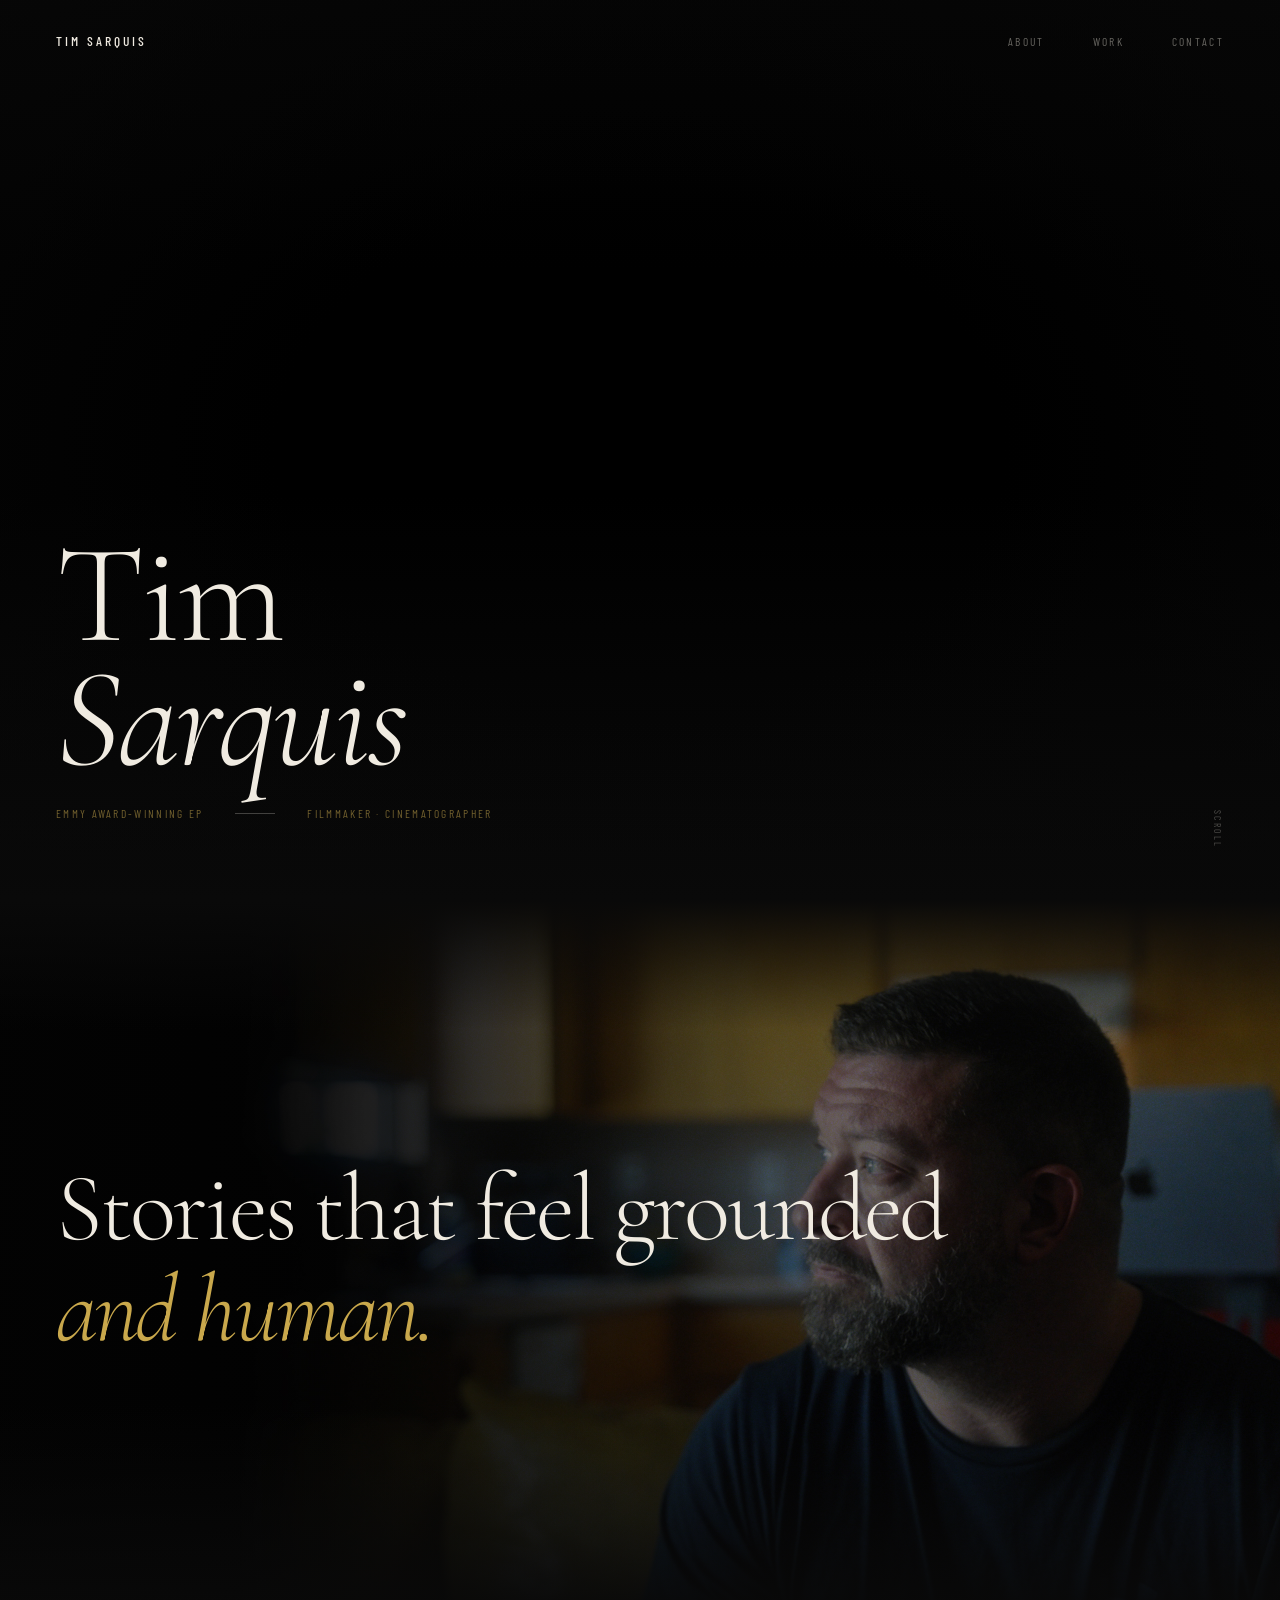
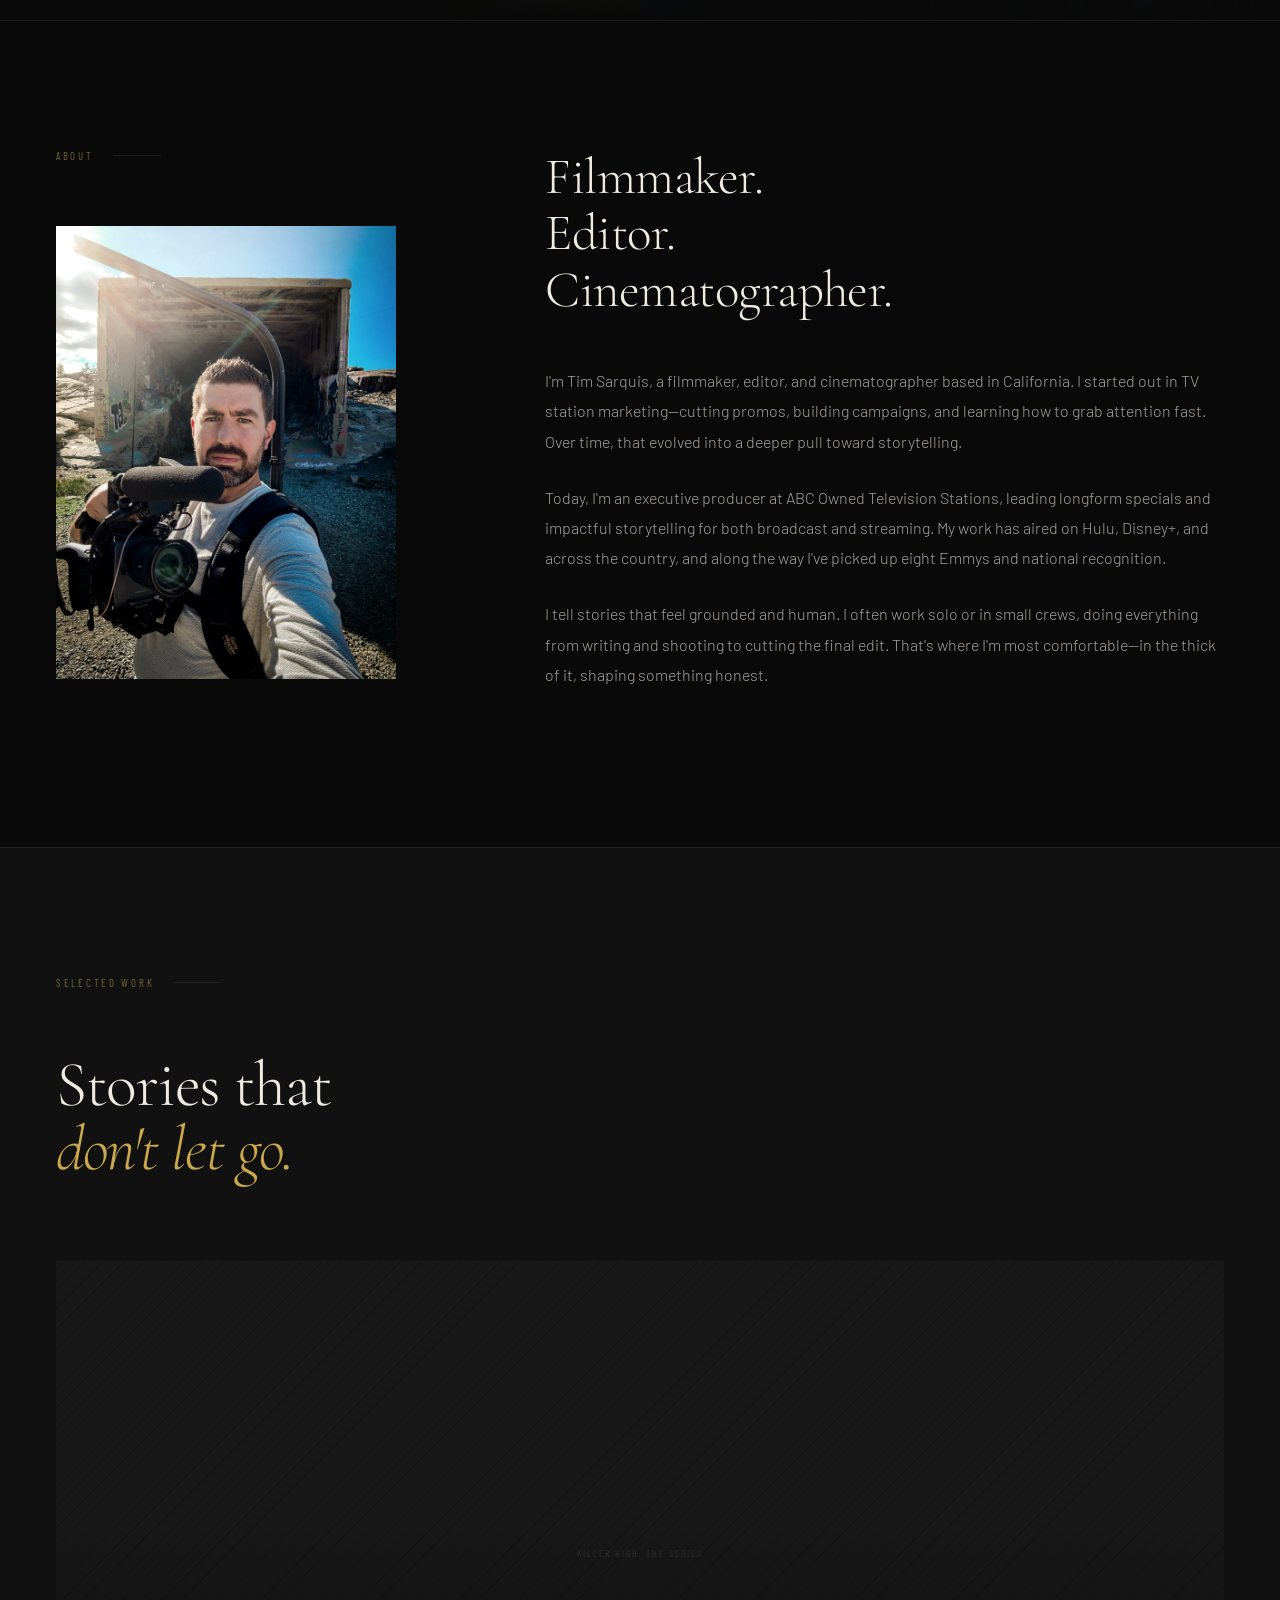
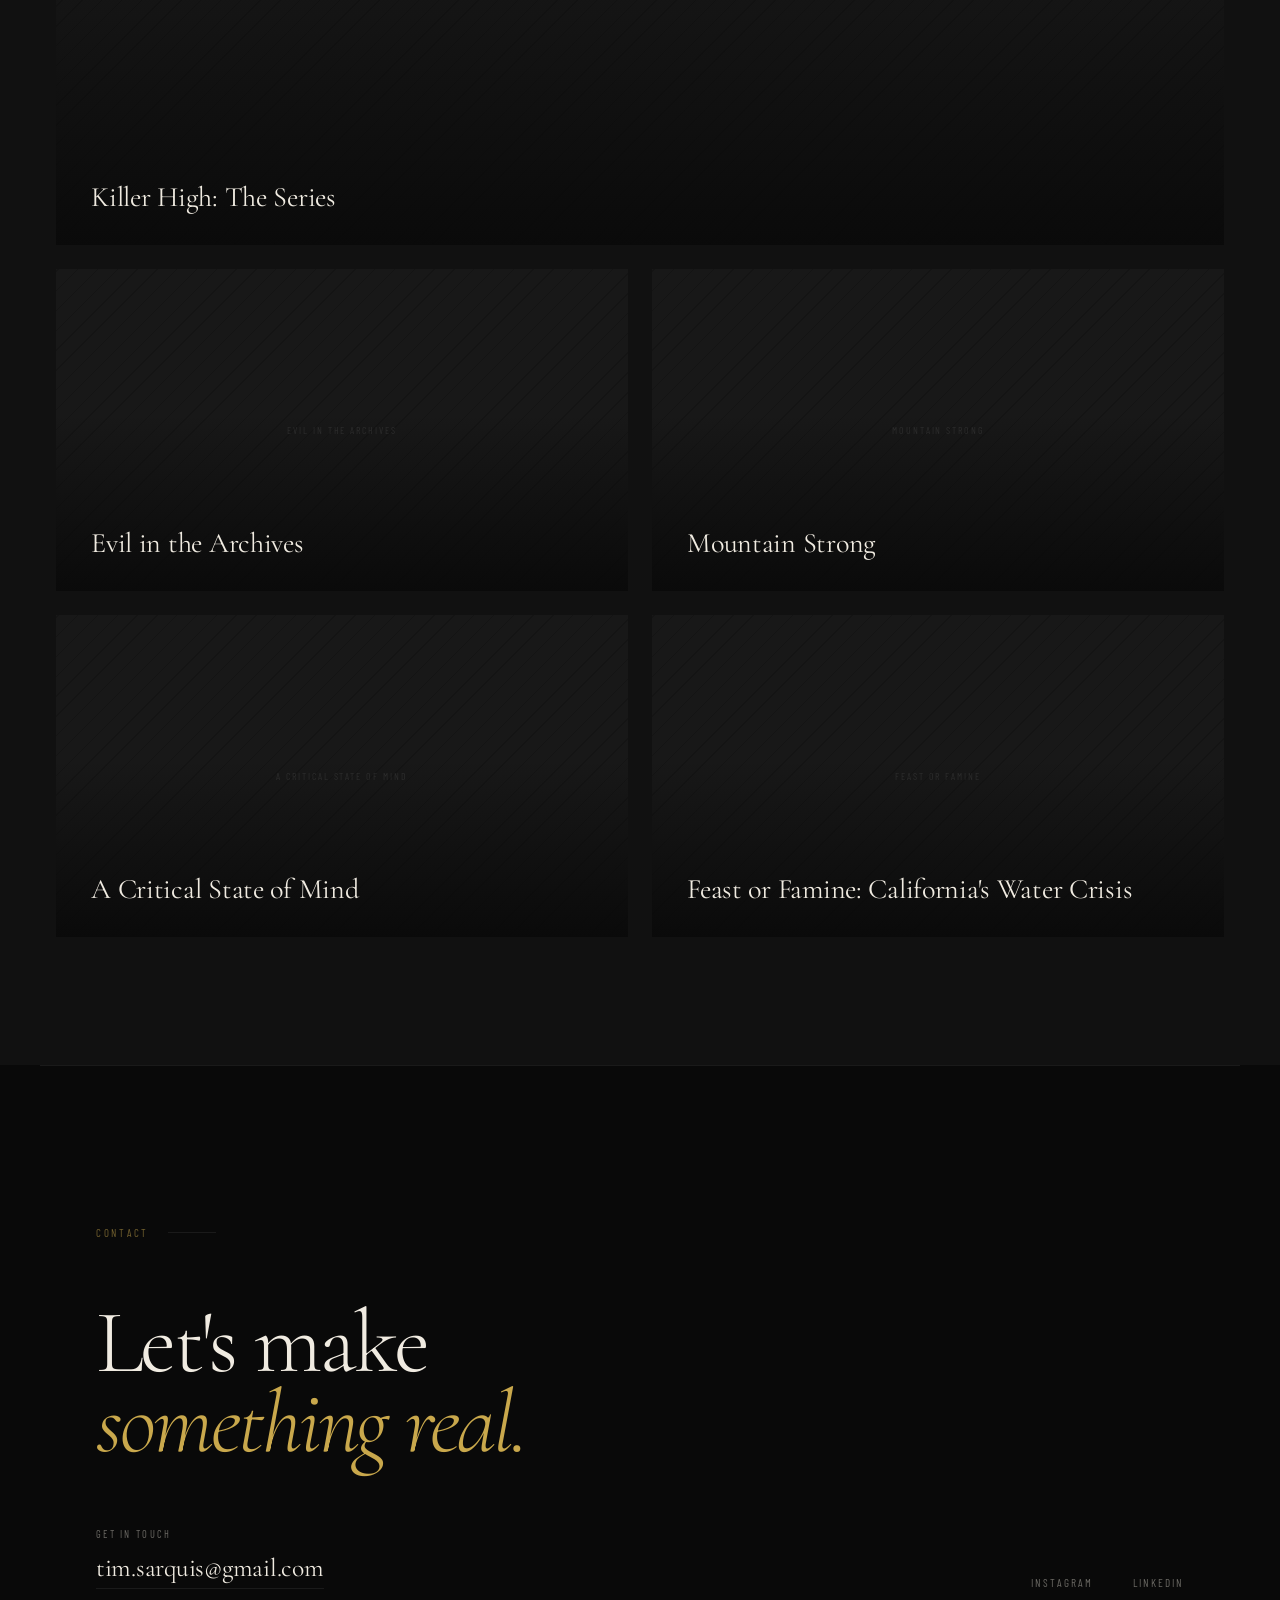
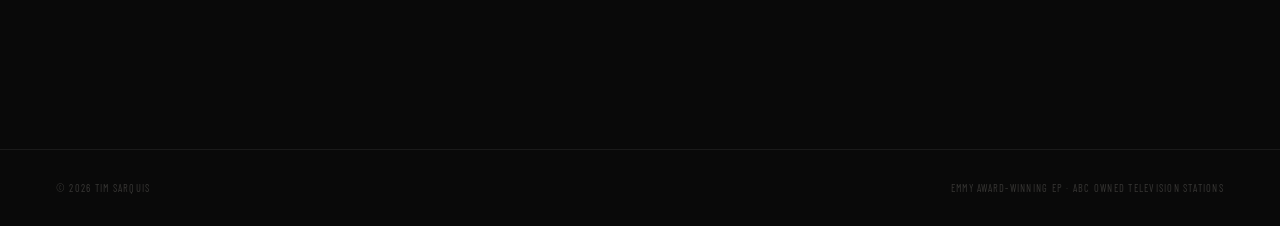
==== commit 4a0a0e03: "Add files via upload" ====
--- a/index.html
+++ b/index.html
@@ -4,6 +4,14 @@
 <meta charset="UTF-8" />
 <meta name="viewport" content="width=device-width, initial-scale=1.0" />
 <title>Tim Sarquis — Filmmaker · EP · Cinematographer</title>
+<template id="__bundler_thumbnail" data-bg-color="#090909">
+  <svg viewBox="0 0 1200 800" xmlns="http://www.w3.org/2000/svg">
+    <rect width="1200" height="800" fill="#090909"/>
+    <text x="600" y="380" font-family="Georgia,serif" font-size="120" font-weight="300" fill="#F0EBE1" text-anchor="middle" dominant-baseline="middle" letter-spacing="-4">TS</text>
+    <line x1="440" y1="440" x2="760" y2="440" stroke="#C9A84C" stroke-width="1" opacity="0.5"/>
+    <text x="600" y="480" font-family="sans-serif" font-size="18" fill="#C9A84C" text-anchor="middle" letter-spacing="8" opacity="0.7">FILMMAKER</text>
+  </svg>
+</template>
 <link href="https://fonts.googleapis.com/css2?family=Cormorant+Garamond:ital,wght@0,300;0,400;0,600;0,700;1,300;1,400;1,600&family=Barlow:wght@300;400;500;600&family=Barlow+Condensed:wght@300;400;500;600&display=swap" rel="stylesheet" />
 <style>
 
@@ -584,11 +592,14 @@
   inset: 0;
   z-index: 1000;
   display: flex;
+  flex-direction: column;
   align-items: center;
   justify-content: center;
+  gap: 1.5rem;
   background: rgba(9,9,9,0);
   pointer-events: none;
   transition: background 0.4s ease;
+  padding: 4rem 2rem 3rem;
 }
 .lightbox.open {
   background: rgba(9,9,9,0.95);
@@ -600,6 +611,7 @@
   opacity: 0;
   transform: scale(0.96);
   transition: opacity 0.4s ease, transform 0.4s ease;
+  flex-shrink: 0;
 }
 .lightbox.open .lightbox-inner {
   opacity: 1;
@@ -613,8 +625,8 @@
 }
 .lightbox-close {
   position: absolute;
-  top: 2rem;
-  right: 2.5rem;
+  top: 1.5rem;
+  right: 2rem;
   width: 44px;
   height: 44px;
   cursor: pointer;
@@ -636,15 +648,14 @@
 .lightbox-close::before { transform: rotate(45deg); }
 .lightbox-close::after { transform: rotate(-45deg); }
 .lightbox-bottom {
-  position: absolute;
-  bottom: 2rem;
-  left: 2.5rem;
-  right: 2.5rem;
-  display: flex;
-  justify-content: space-between;
-  align-items: flex-end;
+  width: min(90vw, 1100px);
+  display: flex;
+  flex-direction: column;
+  align-items: center;
+  gap: 0.4rem;
   opacity: 0;
   transition: opacity 0.4s 0.15s;
+  text-align: center;
 }
 .lightbox.open .lightbox-bottom { opacity: 1; }
 .lightbox-title {
@@ -653,16 +664,14 @@
   font-weight: 300;
   color: var(--muted);
 }
-.lightbox-fallback {
-  font-family: var(--ff-cond);
-  font-size: 0.68rem;
-  letter-spacing: 0.18em;
-  text-transform: uppercase;
-  color: var(--muted);
-  text-decoration: none;
-  transition: color 0.2s;
-}
-.lightbox-fallback:hover { color: var(--white); }
+.lightbox-desc {
+  font-family: var(--ff-ui);
+  font-size: 0.85rem;
+  font-weight: 300;
+  color: rgba(240,235,225,0.4);
+  line-height: 1.6;
+  max-width: 600px;
+}
 
 /* ─────────────────────────────────────────────
    CONTACT
@@ -830,7 +839,8 @@
   .statement-image-wrap { height: 60vh; }
   #about { padding: 6rem 1.75rem; }
   .about-inner { grid-template-columns: 1fr; gap: 4rem; }
-  .about-left { position: static; max-width: 280px; }
+  .about-left { position: static; width: 100%; max-width: 100%; display: flex; flex-direction: column; align-items: center; }
+  .about-photo-wrap { max-width: 260px; }
   #portfolio { padding: 6rem 1.75rem; }
   .project-grid { grid-template-columns: 1fr; }
   .project-featured { aspect-ratio: 16/9; }
@@ -936,86 +946,61 @@
     <h2 class="portfolio-headline reveal">Stories that<br><em>don't let go.</em></h2>
 
     <!-- Featured project -->
-    <div class="project-featured reveal" data-vimeo-id="1184488286" data-title="Killer High: The Series">
+    <div class="project-featured reveal" data-vimeo-id="1184488286" data-title="Killer High: The Series" data-desc="Award winning series that exposes the fentanyl crisis through real stories of loss, addiction, and hope for recovery.">
       <div class="thumb-placeholder">Killer High: The Series</div>
       <img class="thumb" src="https://img.youtube.com/vi/EMkl0iYqA7o/maxresdefault.jpg"
         onerror="this.style.display='none';" alt="Killer High: The Series">
       <div class="play-btn"></div>
       <div class="project-overlay-grad"></div>
       <div class="project-info">
-        <div class="project-tags">
-          <span class="project-tag">True Crime</span>
-          <span class="project-tag">Series</span>
-        </div>
         <h3 class="project-title">Killer High: The Series</h3>
-        <p class="project-desc">Award winning series that exposes the fentanyl crisis through real stories of loss, addiction, and hope for recovery.</p>
       </div>
     </div>
 
     <!-- Grid -->
     <div class="project-grid">
 
-      <div class="project-card reveal" data-vimeo-id="1184489402" data-title="Evil in the Archives">
+      <div class="project-card reveal" data-vimeo-id="1184489402" data-title="Evil in the Archives" data-desc="A gripping true crime series that uncovers forgotten cases through raw, unfiltered local news archives that tell the story themselves.">
         <div class="thumb-placeholder">Evil in the Archives</div>
         <img class="thumb" src="https://vumbnail.com/1184489402.jpg"
           onerror="this.style.display='none';" alt="Evil in the Archives">
         <div class="play-btn"></div>
         <div class="project-overlay-grad"></div>
         <div class="project-info">
-          <div class="project-tags">
-            <span class="project-tag">True Crime</span>
-            <span class="project-tag">Docu-Series</span>
-            <span class="project-tag">Hulu</span>
-          </div>
           <h3 class="project-title">Evil in the Archives</h3>
-          <p class="project-desc">A gripping true crime series that uncovers forgotten cases through raw, unfiltered local news archives that tell the story themselves.</p>
         </div>
       </div>
 
-      <div class="project-card reveal reveal-delay-1" data-vimeo-id="563881269" data-title="Mountain Strong">
+      <div class="project-card reveal reveal-delay-1" data-vimeo-id="563881269" data-title="Mountain Strong" data-desc="An intimate look at one of California's largest wildfires, following the first responders who put everything on the line and the families working to rebuild their lives.">
         <div class="thumb-placeholder">Mountain Strong</div>
         <img class="thumb" src="https://img.youtube.com/vi/IJordrkQaWM/hqdefault.jpg"
           onerror="this.style.display='none';" alt="Mountain Strong">
         <div class="play-btn"></div>
         <div class="project-overlay-grad"></div>
         <div class="project-info">
-          <div class="project-tags">
-            <span class="project-tag">Documentary</span>
-            <span class="project-tag">NatGeo</span>
-          </div>
           <h3 class="project-title">Mountain Strong</h3>
-          <p class="project-desc">An intimate look at one of California's largest wildfires, following the first responders who put everything on the line and the families working to rebuild their lives.</p>
         </div>
       </div>
 
-      <div class="project-card reveal reveal-delay-2" data-vimeo-id="767671028" data-title="A Critical State of Mind">
+      <div class="project-card reveal reveal-delay-2" data-vimeo-id="767671028" data-title="A Critical State of Mind" data-desc="An unflinching look at the mental health crisis—through the people living it.">
         <div class="thumb-placeholder">A Critical State of Mind</div>
         <img class="thumb" src="https://vumbnail.com/767671028.jpg"
           onerror="this.style.display='none';" alt="A Critical State of Mind">
         <div class="play-btn"></div>
         <div class="project-overlay-grad"></div>
         <div class="project-info">
-          <div class="project-tags">
-            <span class="project-tag">Mental Health</span>
-            <span class="project-tag">Documentary</span>
-          </div>
           <h3 class="project-title">A Critical State of Mind</h3>
-          <p class="project-desc">An unflinching look at the mental health crisis—through the people living it.</p>
         </div>
       </div>
 
-      <div class="project-card reveal reveal-delay-3" data-vimeo-id="871519433" data-title="Feast or Famine: California's Water Crisis">
-        <div class="thumb-placeholder">Nicholson Hat Company</div>
+      <div class="project-card reveal reveal-delay-3" data-vimeo-id="871519433" data-title="Feast or Famine: California's Water Crisis" data-desc="A deep dive into California's water crisis, where years of drought collide with historic flooding, revealing the fragile balance shaping the state's future.">
+        <div class="thumb-placeholder">Feast or Famine</div>
         <img class="thumb" src="https://vumbnail.com/871519433.jpg"
-          onerror="this.style.display='none';" alt="Nicholson Hat Company">
+          onerror="this.style.display='none';" alt="Feast or Famine: California's Water Crisis">
         <div class="play-btn"></div>
         <div class="project-overlay-grad"></div>
         <div class="project-info">
-          <div class="project-tags">
-            <span class="project-tag">Documentary</span>
-          </div>
           <h3 class="project-title">Feast or Famine: California's Water Crisis</h3>
-          <p class="project-desc">A deep dive into California's water crisis, where years of drought collide with historic flooding, revealing the fragile balance shaping the state's future.</p>
         </div>
       </div>
 
@@ -1057,7 +1042,7 @@
   <div class="lightbox-close" id="lightbox-close"></div>
   <div class="lightbox-bottom">
     <div class="lightbox-title" id="lightbox-title"></div>
-    <a class="lightbox-fallback" id="lightbox-fallback" href="#" target="_blank" rel="noopener">Watch on YouTube ↗</a>
+    <p class="lightbox-desc" id="lightbox-desc"></p>
   </div>
 </div>
 
@@ -1158,6 +1143,7 @@
 const lightboxInner = document.getElementById('lightbox-inner');
 const lightboxClose = document.getElementById('lightbox-close');
 const lightboxTitle = document.getElementById('lightbox-title');
+const lightboxDesc = document.getElementById('lightbox-desc');
 
 function openLightbox(videoId, title) {
   lightboxTitle.textContent = title;
@@ -1183,17 +1169,18 @@
 
 document.querySelectorAll('[data-video-id], [data-vimeo-id]').forEach(card => {
   card.addEventListener('click', () => {
+    const desc = card.dataset.desc || '';
     if (card.dataset.vimeoId) {
       lightboxTitle.textContent = card.dataset.title;
+      lightboxDesc.textContent = desc;
       lightboxInner.innerHTML = `<iframe
         src="https://player.vimeo.com/video/${card.dataset.vimeoId}?autoplay=1&app_id=58479"
         frameborder="0"
         allow="autoplay; fullscreen; picture-in-picture"
         allowfullscreen></iframe>`;
-      const fallback = document.getElementById('lightbox-fallback');
-      if (fallback) fallback.href = `https://vimeo.com/${card.dataset.vimeoId}`;
     } else {
       openLightbox(card.dataset.videoId, card.dataset.title);
+      lightboxDesc.textContent = desc;
     }
     lightbox.classList.add('open');
     document.body.style.overflow = 'hidden';
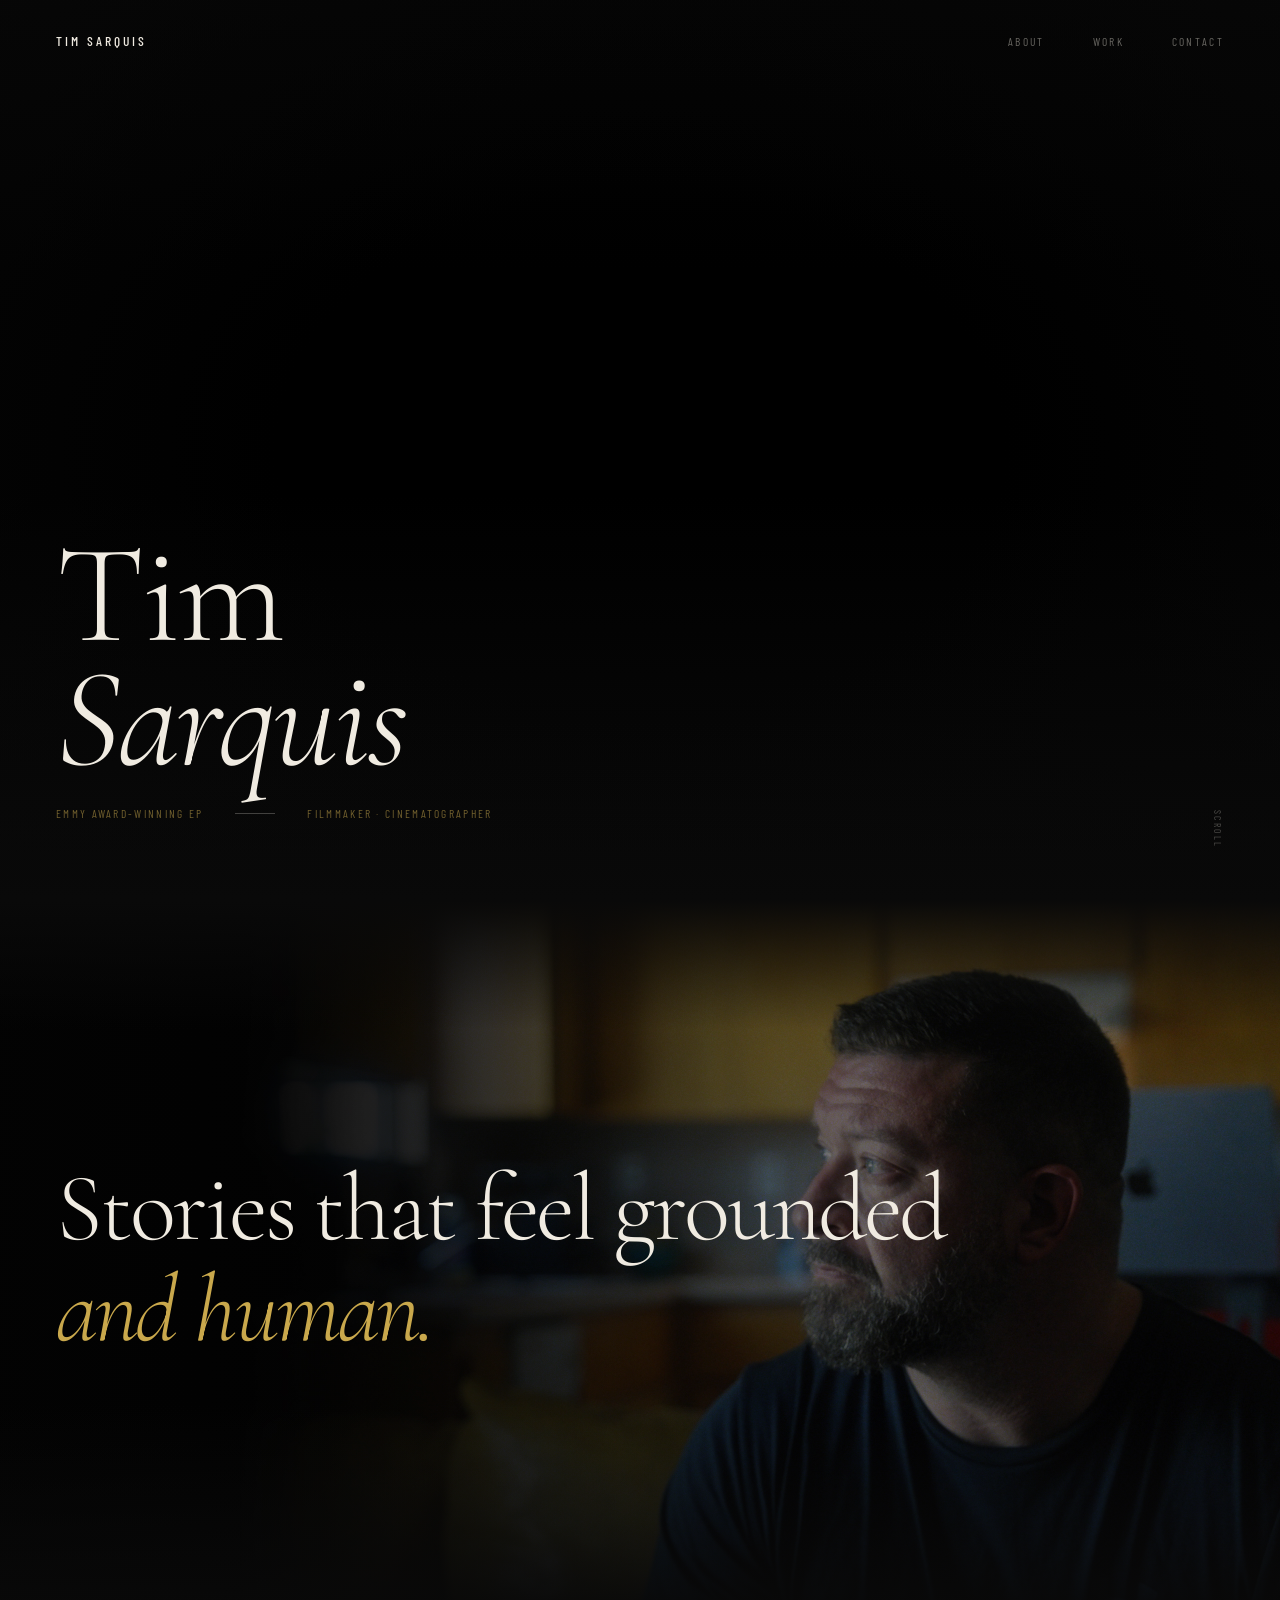
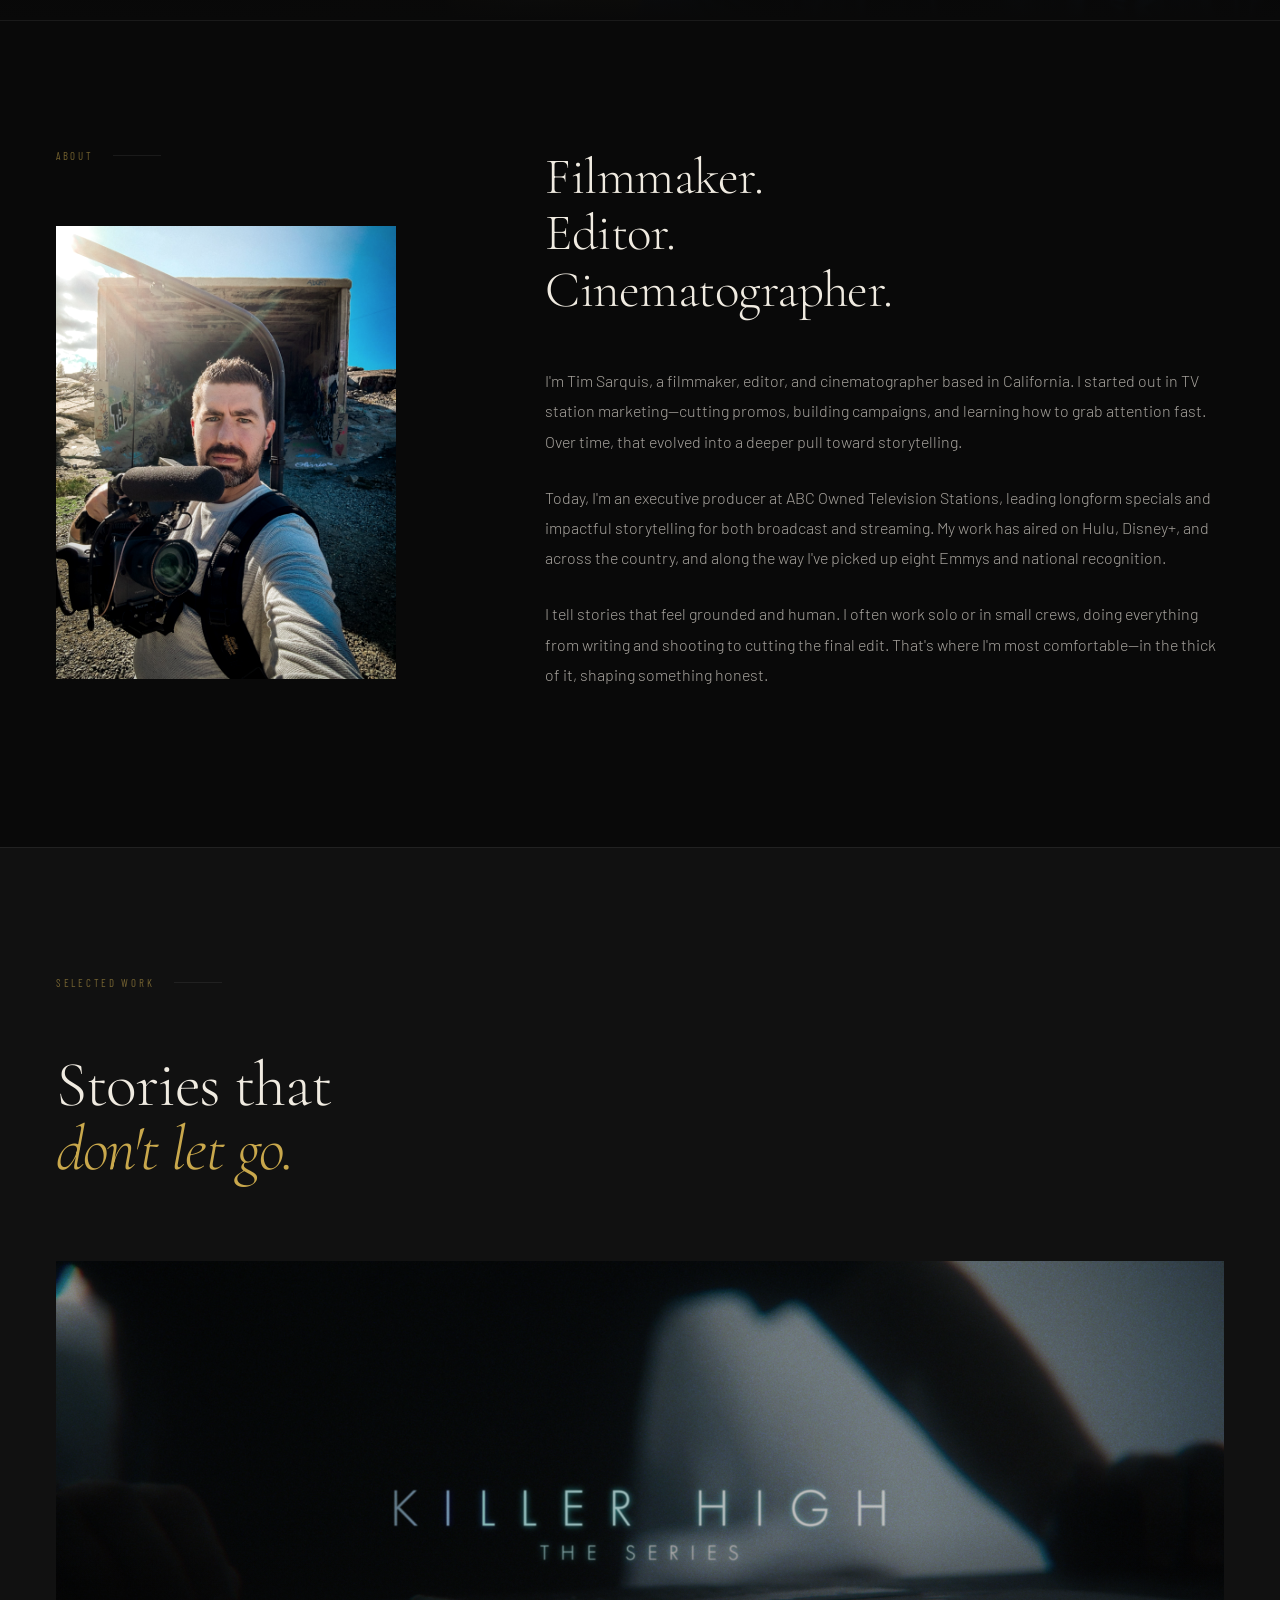
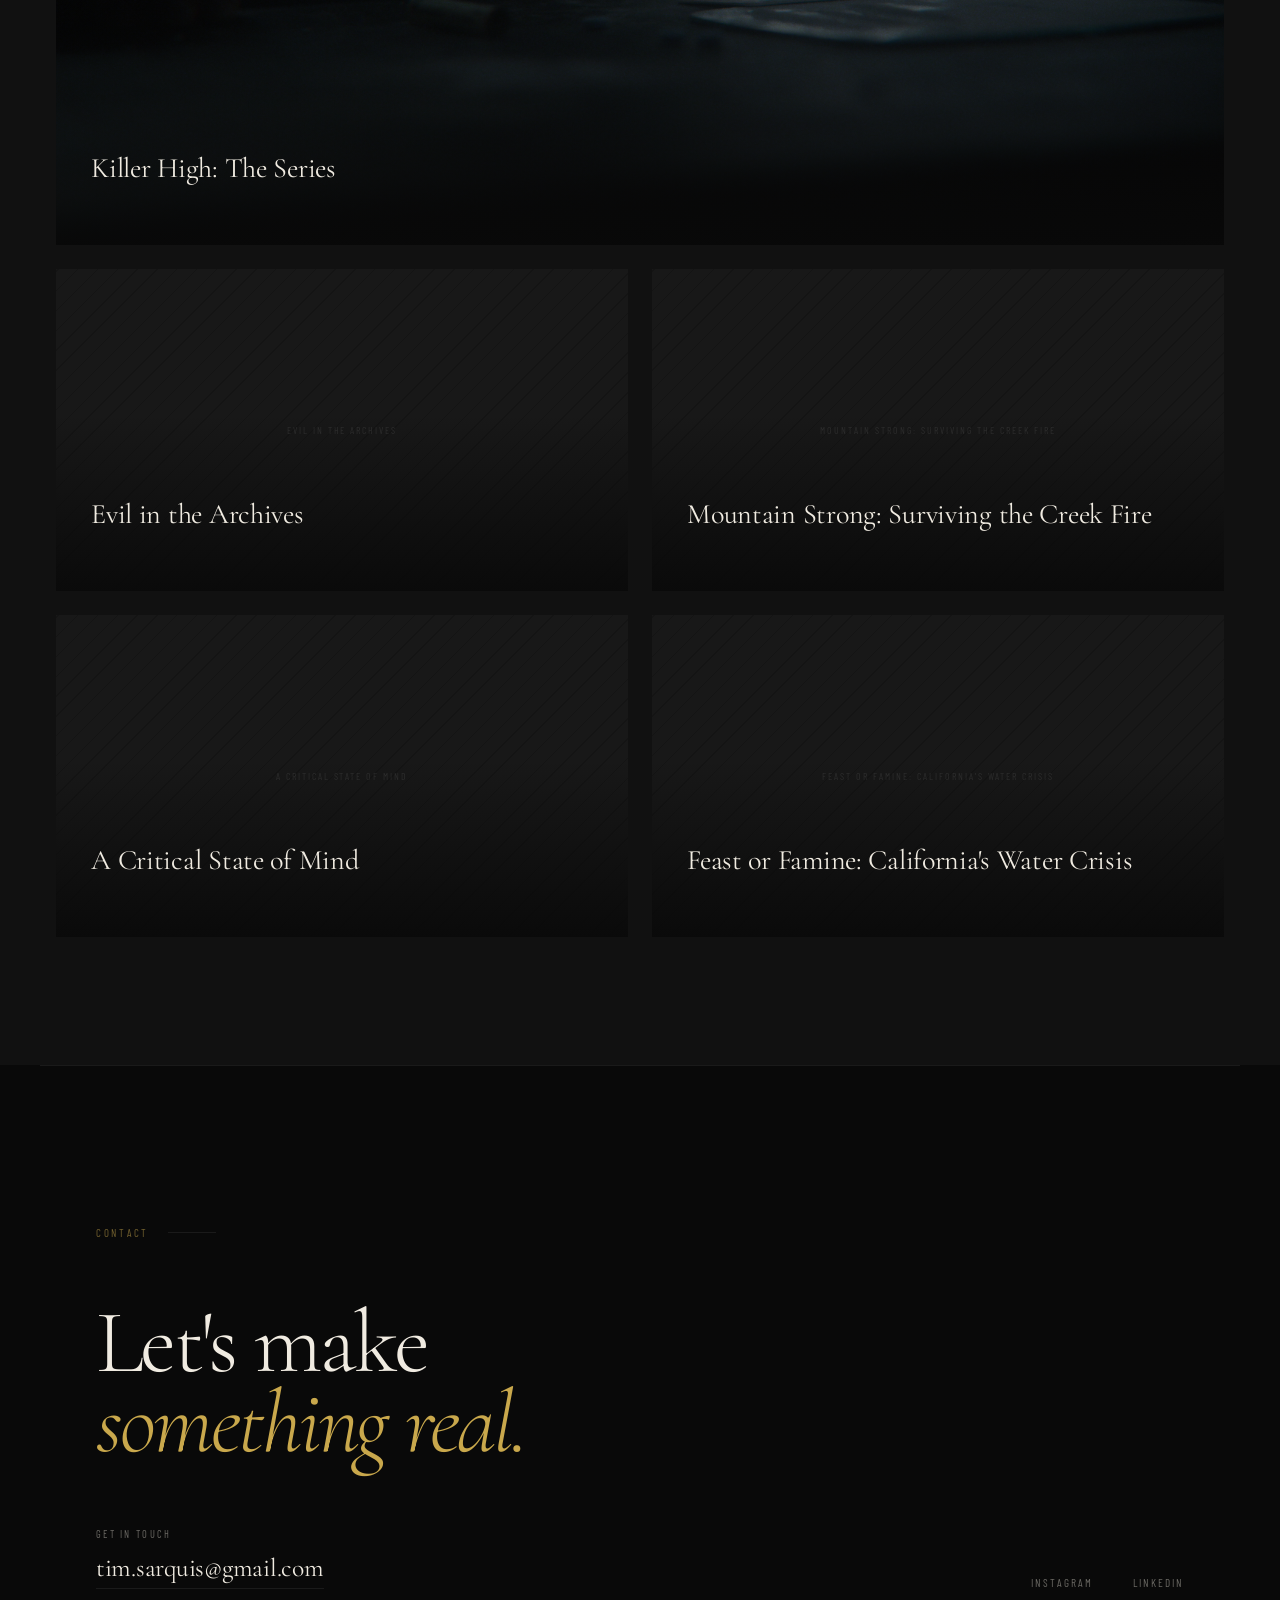
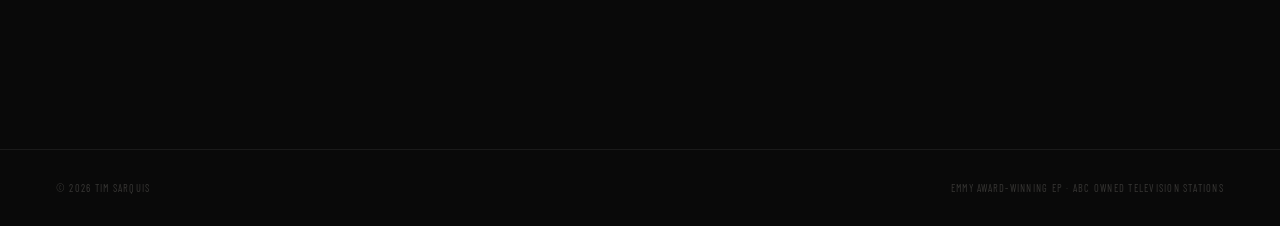
==== commit fa1c94d0: "Add files via upload" ====
--- a/index.html
+++ b/index.html
@@ -3,6 +3,11 @@
 <head>
 <meta charset="UTF-8" />
 <meta name="viewport" content="width=device-width, initial-scale=1.0" />
+<meta name="description" content="Tim Sarquis is an Emmy Award-winning executive producer, filmmaker, editor, and cinematographer creating grounded human stories for broadcast and streaming." />
+<meta property="og:title" content="Tim Sarquis - Filmmaker, EP, Cinematographer" />
+<meta property="og:description" content="Selected documentary, series, and longform work from Emmy Award-winning filmmaker Tim Sarquis." />
+<meta property="og:type" content="website" />
+<meta property="og:image" content="howie-gradient.jpg" />
 <title>Tim Sarquis — Filmmaker · EP · Cinematographer</title>
 <template id="__bundler_thumbnail" data-bg-color="#090909">
   <svg viewBox="0 0 1200 800" xmlns="http://www.w3.org/2000/svg">
@@ -120,8 +125,8 @@
   z-index: 1;
 }
 
-/* placeholder — shown when video can't load */
-.hero-placeholder {
+/* video fallback */
+.hero-fallback {
   position: absolute;
   inset: 0;
   display: flex;
@@ -140,7 +145,7 @@
   text-transform: uppercase;
   color: rgba(255,255,255,0.12);
 }
-.hero-placeholder span {
+.hero-fallback span {
   padding: 0.6rem 1.2rem;
   border: 1px solid rgba(255,255,255,0.08);
 }
@@ -469,8 +474,8 @@
   filter: brightness(0.6) saturate(0.5);
 }
 
-/* thumb placeholder */
-.thumb-placeholder {
+/* image fallback */
+.thumb-fallback {
   position: absolute;
   inset: 0;
   background: repeating-linear-gradient(
@@ -490,41 +495,9 @@
   color: rgba(255,255,255,0.1);
   transition: opacity 0.5s;
 }
-.project-featured:hover .thumb-placeholder,
-.project-card:hover .thumb-placeholder {
+.project-featured:hover .thumb-fallback,
+.project-card:hover .thumb-fallback {
   opacity: 0.6;
-}
-
-/* play button */
-.play-btn {
-  position: absolute;
-  top: 50%;
-  left: 50%;
-  transform: translate(-50%, -50%) scale(0.85);
-  width: 60px;
-  height: 60px;
-  border: 1px solid rgba(240,235,225,0.3);
-  border-radius: 50%;
-  display: flex;
-  align-items: center;
-  justify-content: center;
-  opacity: 0;
-  transition: opacity 0.3s, transform 0.3s, border-color 0.3s;
-  z-index: 5;
-}
-.play-btn::after {
-  content: '';
-  width: 0;
-  height: 0;
-  border-top: 9px solid transparent;
-  border-bottom: 9px solid transparent;
-  border-left: 16px solid var(--white);
-  margin-left: 3px;
-}
-.project-featured:hover .play-btn,
-.project-card:hover .play-btn {
-  opacity: 1;
-  transform: translate(-50%, -50%) scale(1);
 }
 
 .project-overlay-grad {
@@ -583,94 +556,10 @@
   opacity: 1;
   transform: translateY(0);
 }
-
-/* ─────────────────────────────────────────────
-   LIGHTBOX
-───────────────────────────────────────────── */
-.lightbox {
-  position: fixed;
-  inset: 0;
-  z-index: 1000;
-  display: flex;
-  flex-direction: column;
-  align-items: center;
-  justify-content: center;
-  gap: 1.5rem;
-  background: rgba(9,9,9,0);
-  pointer-events: none;
-  transition: background 0.4s ease;
-  padding: 4rem 2rem 3rem;
-}
-.lightbox.open {
-  background: rgba(9,9,9,0.95);
-  pointer-events: all;
-}
-.lightbox-inner {
-  width: min(90vw, 1100px);
-  aspect-ratio: 16/9;
-  opacity: 0;
-  transform: scale(0.96);
-  transition: opacity 0.4s ease, transform 0.4s ease;
-  flex-shrink: 0;
-}
-.lightbox.open .lightbox-inner {
-  opacity: 1;
-  transform: scale(1);
-}
-.lightbox-inner iframe {
-  width: 100%;
-  height: 100%;
-  border: none;
-  display: block;
-}
-.lightbox-close {
-  position: absolute;
-  top: 1.5rem;
-  right: 2rem;
-  width: 44px;
-  height: 44px;
-  cursor: pointer;
-  display: flex;
-  align-items: center;
-  justify-content: center;
-  opacity: 0;
-  transition: opacity 0.4s 0.1s;
-}
-.lightbox.open .lightbox-close { opacity: 1; }
-.lightbox-close::before,
-.lightbox-close::after {
-  content: '';
-  position: absolute;
-  width: 22px;
-  height: 1px;
-  background: var(--white);
-}
-.lightbox-close::before { transform: rotate(45deg); }
-.lightbox-close::after { transform: rotate(-45deg); }
-.lightbox-bottom {
-  width: min(90vw, 1100px);
-  display: flex;
-  flex-direction: column;
-  align-items: center;
-  gap: 0.4rem;
-  opacity: 0;
-  transition: opacity 0.4s 0.15s;
-  text-align: center;
-}
-.lightbox.open .lightbox-bottom { opacity: 1; }
-.lightbox-title {
-  font-family: var(--ff-display);
-  font-size: 1.4rem;
-  font-weight: 300;
-  color: var(--muted);
-}
-.lightbox-desc {
-  font-family: var(--ff-ui);
-  font-size: 0.85rem;
-  font-weight: 300;
-  color: rgba(240,235,225,0.4);
-  line-height: 1.6;
-  max-width: 600px;
+.project-featured:focus-visible,
+.project-card:focus-visible {
+  outline: 1px solid var(--gold-dim);
+  outline-offset: 4px;
 }
 
 /* ─────────────────────────────────────────────
@@ -844,6 +733,11 @@
   #portfolio { padding: 6rem 1.75rem; }
   .project-grid { grid-template-columns: 1fr; }
   .project-featured { aspect-ratio: 16/9; }
+  .project-info { padding: 1.4rem; }
+  .project-desc {
+    opacity: 1;
+    transform: none;
+  }
   #contact { padding: 6rem 1.75rem; }
   .contact-row { flex-direction: column; align-items: flex-start; }
   footer { padding: 1.5rem 1.75rem; flex-direction: column; gap: 0.5rem; text-align: center; }
@@ -946,65 +840,66 @@
     <h2 class="portfolio-headline reveal">Stories that<br><em>don't let go.</em></h2>
 
     <!-- Featured project -->
-    <div class="project-featured reveal" data-vimeo-id="1184488286" data-title="Killer High: The Series" data-desc="Award winning series that exposes the fentanyl crisis through real stories of loss, addiction, and hope for recovery.">
-      <div class="thumb-placeholder">Killer High: The Series</div>
-      <img class="thumb" src="https://img.youtube.com/vi/EMkl0iYqA7o/maxresdefault.jpg"
+    <div class="project-featured reveal" data-project-url="project-killer-high.html" tabindex="0" role="link" aria-label="Open Killer High: The Series project details">
+      <div class="thumb-fallback">Killer High: The Series</div>
+      <img class="thumb" src="killer-high-thumb.png"
         onerror="this.style.display='none';" alt="Killer High: The Series">
-      <div class="play-btn"></div>
       <div class="project-overlay-grad"></div>
       <div class="project-info">
         <h3 class="project-title">Killer High: The Series</h3>
+        <p class="project-desc">Real stories of loss, addiction, and recovery inside the fentanyl crisis.</p>
       </div>
     </div>
 
     <!-- Grid -->
     <div class="project-grid">
 
-      <div class="project-card reveal" data-vimeo-id="1184489402" data-title="Evil in the Archives" data-desc="A gripping true crime series that uncovers forgotten cases through raw, unfiltered local news archives that tell the story themselves.">
-        <div class="thumb-placeholder">Evil in the Archives</div>
+      <div class="project-card reveal" data-project-url="project-evil-in-the-archives.html" tabindex="0" role="link" aria-label="Open Evil in the Archives project details">
+        <div class="thumb-fallback">Evil in the Archives</div>
         <img class="thumb" src="https://vumbnail.com/1184489402.jpg"
           onerror="this.style.display='none';" alt="Evil in the Archives">
-        <div class="play-btn"></div>
         <div class="project-overlay-grad"></div>
         <div class="project-info">
           <h3 class="project-title">Evil in the Archives</h3>
+          <p class="project-desc">Forgotten cases told through raw local news archives.</p>
         </div>
       </div>
 
-      <div class="project-card reveal reveal-delay-1" data-vimeo-id="563881269" data-title="Mountain Strong" data-desc="An intimate look at one of California's largest wildfires, following the first responders who put everything on the line and the families working to rebuild their lives.">
-        <div class="thumb-placeholder">Mountain Strong</div>
+      <div class="project-card reveal reveal-delay-1" data-project-url="project-mountain-strong.html" tabindex="0" role="link" aria-label="Open Mountain Strong: Surviving the Creek Fire project details">
+        <div class="thumb-fallback">Mountain Strong: Surviving the Creek Fire</div>
         <img class="thumb" src="https://img.youtube.com/vi/IJordrkQaWM/hqdefault.jpg"
-          onerror="this.style.display='none';" alt="Mountain Strong">
-        <div class="play-btn"></div>
+          onerror="this.style.display='none';" alt="Mountain Strong: Surviving the Creek Fire">
         <div class="project-overlay-grad"></div>
         <div class="project-info">
-          <h3 class="project-title">Mountain Strong</h3>
+          <h3 class="project-title">Mountain Strong: Surviving the Creek Fire</h3>
+          <p class="project-desc">A wildfire story about first responders, families, and rebuilding.</p>
         </div>
       </div>
 
-      <div class="project-card reveal reveal-delay-2" data-vimeo-id="767671028" data-title="A Critical State of Mind" data-desc="An unflinching look at the mental health crisis—through the people living it.">
-        <div class="thumb-placeholder">A Critical State of Mind</div>
+      <div class="project-card reveal reveal-delay-2" data-project-url="project-critical-state-of-mind.html" tabindex="0" role="link" aria-label="Open A Critical State of Mind project details">
+        <div class="thumb-fallback">A Critical State of Mind</div>
         <img class="thumb" src="https://vumbnail.com/767671028.jpg"
           onerror="this.style.display='none';" alt="A Critical State of Mind">
-        <div class="play-btn"></div>
         <div class="project-overlay-grad"></div>
         <div class="project-info">
           <h3 class="project-title">A Critical State of Mind</h3>
+          <p class="project-desc">An unflinching look at the mental health crisis through lived experience.</p>
         </div>
       </div>
 
-      <div class="project-card reveal reveal-delay-3" data-vimeo-id="871519433" data-title="Feast or Famine: California's Water Crisis" data-desc="A deep dive into California's water crisis, where years of drought collide with historic flooding, revealing the fragile balance shaping the state's future.">
-        <div class="thumb-placeholder">Feast or Famine</div>
+      <div class="project-card reveal reveal-delay-3" data-project-url="project-feast-or-famine.html" tabindex="0" role="link" aria-label="Open Feast or Famine: California's Water Crisis project details">
+        <div class="thumb-fallback">Feast or Famine: California's Water Crisis</div>
         <img class="thumb" src="https://vumbnail.com/871519433.jpg"
           onerror="this.style.display='none';" alt="Feast or Famine: California's Water Crisis">
-        <div class="play-btn"></div>
         <div class="project-overlay-grad"></div>
         <div class="project-info">
           <h3 class="project-title">Feast or Famine: California's Water Crisis</h3>
+          <p class="project-desc">Drought, flooding, and the fragile balance shaping California's future.</p>
         </div>
       </div>
 
     </div><!-- /project-grid -->
+
   </div>
 </section>
 
@@ -1036,16 +931,6 @@
   <p>Emmy Award-Winning EP · ABC Owned Television Stations</p>
 </footer>
 
-<!-- LIGHTBOX -->
-<div class="lightbox" id="lightbox">
-  <div class="lightbox-inner" id="lightbox-inner"></div>
-  <div class="lightbox-close" id="lightbox-close"></div>
-  <div class="lightbox-bottom">
-    <div class="lightbox-title" id="lightbox-title"></div>
-    <p class="lightbox-desc" id="lightbox-desc"></p>
-  </div>
-</div>
-
 <!-- TWEAKS PANEL -->
 <div id="tweaks-panel">
   <div class="tweaks-title">Tweaks</div>
@@ -1138,60 +1023,19 @@
 }, { threshold: 0.1 });
 document.querySelectorAll('.reveal').forEach(el => observer.observe(el));
 
-// ── LIGHTBOX ──────────────────────────────────────────────
-const lightbox = document.getElementById('lightbox');
-const lightboxInner = document.getElementById('lightbox-inner');
-const lightboxClose = document.getElementById('lightbox-close');
-const lightboxTitle = document.getElementById('lightbox-title');
-const lightboxDesc = document.getElementById('lightbox-desc');
-
-function openLightbox(videoId, title) {
-  lightboxTitle.textContent = title;
-  lightboxInner.innerHTML = `<iframe
-    src="https://www.youtube-nocookie.com/embed/${videoId}?autoplay=1&rel=0&modestbranding=1&color=white"
-    allow="autoplay; fullscreen; picture-in-picture"
-    allowfullscreen
-    referrerpolicy="no-referrer"
-    sandbox="allow-scripts allow-same-origin allow-presentation allow-popups"></iframe>`;
-  lightbox.classList.add('open');
-  document.body.style.overflow = 'hidden';
-
-  // Fallback link in case embed is blocked
-  const fallback = document.getElementById('lightbox-fallback');
-  if (fallback) fallback.href = `https://www.youtube.com/watch?v=${videoId}`;
-}
-
-function closeLightbox() {
-  lightbox.classList.remove('open');
-  document.body.style.overflow = '';
-  setTimeout(() => { lightboxInner.innerHTML = ''; }, 400);
-}
-
-document.querySelectorAll('[data-video-id], [data-vimeo-id]').forEach(card => {
-  card.addEventListener('click', () => {
-    const desc = card.dataset.desc || '';
-    if (card.dataset.vimeoId) {
-      lightboxTitle.textContent = card.dataset.title;
-      lightboxDesc.textContent = desc;
-      lightboxInner.innerHTML = `<iframe
-        src="https://player.vimeo.com/video/${card.dataset.vimeoId}?autoplay=1&app_id=58479"
-        frameborder="0"
-        allow="autoplay; fullscreen; picture-in-picture"
-        allowfullscreen></iframe>`;
-    } else {
-      openLightbox(card.dataset.videoId, card.dataset.title);
-      lightboxDesc.textContent = desc;
+// ── PROJECT LINKS ─────────────────────────────────────────
+document.querySelectorAll('[data-project-url]').forEach(card => {
+  const openProject = () => {
+    window.location.href = card.dataset.projectUrl;
+  };
+
+  card.addEventListener('click', openProject);
+  card.addEventListener('keydown', e => {
+    if (e.key === 'Enter' || e.key === ' ') {
+      e.preventDefault();
+      openProject();
     }
-    lightbox.classList.add('open');
-    document.body.style.overflow = 'hidden';
   });
-});
-lightboxClose.addEventListener('click', closeLightbox);
-lightbox.addEventListener('click', e => {
-  if (e.target === lightbox) closeLightbox();
-});
-document.addEventListener('keydown', e => {
-  if (e.key === 'Escape') closeLightbox();
 });
 
 // ── TWEAKS ────────────────────────────────────────────────
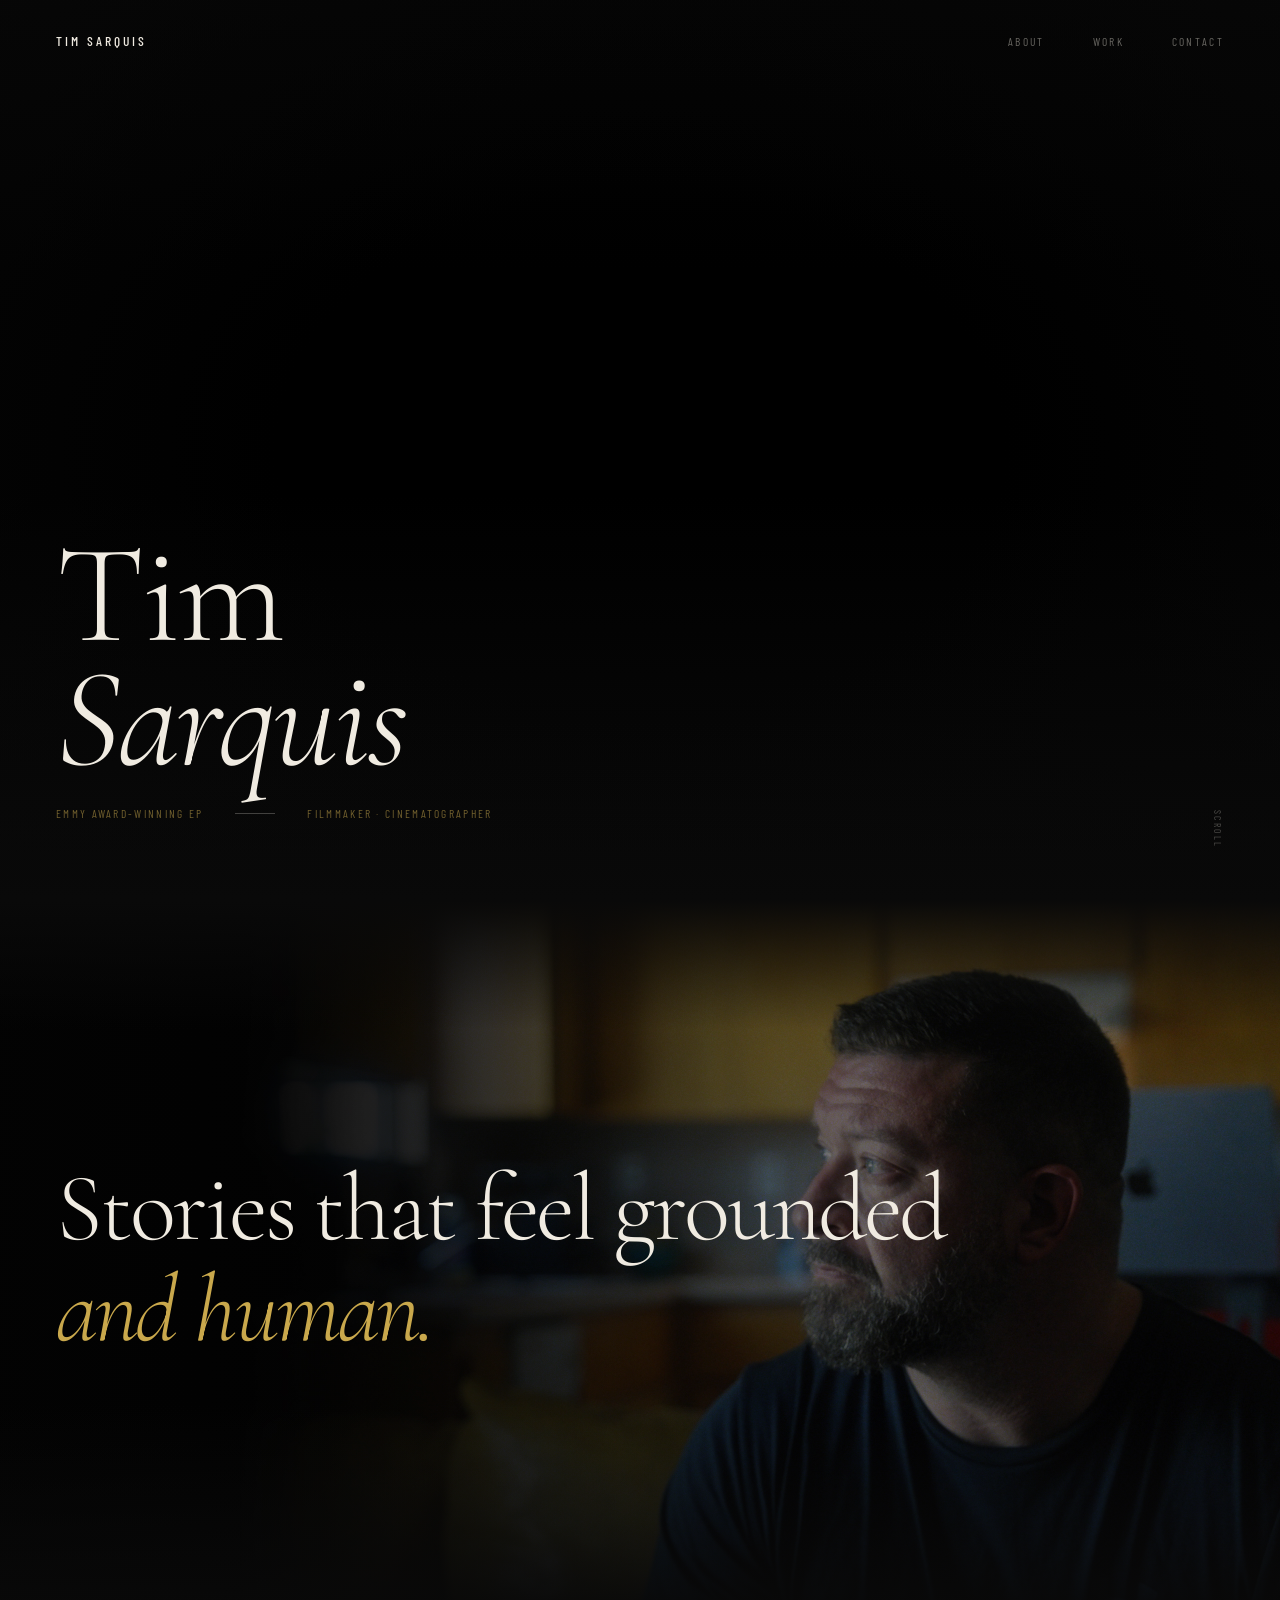
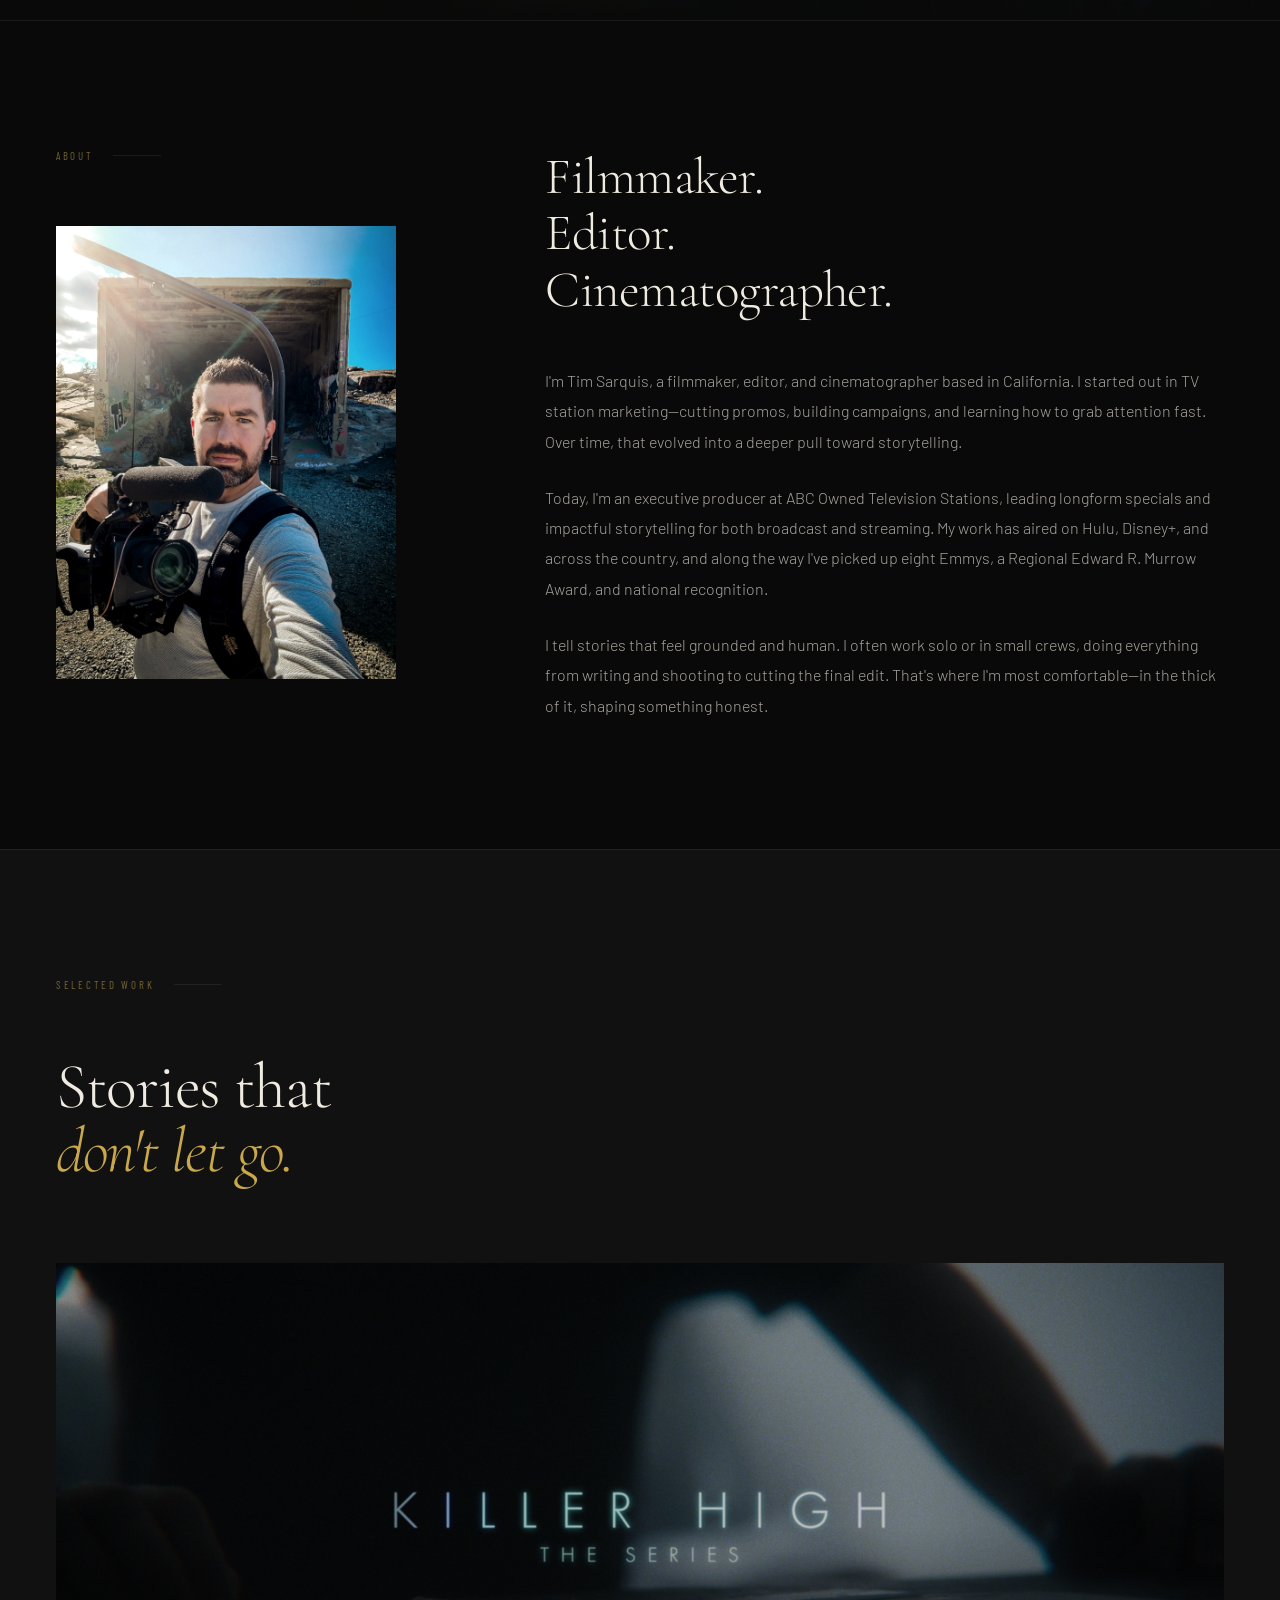
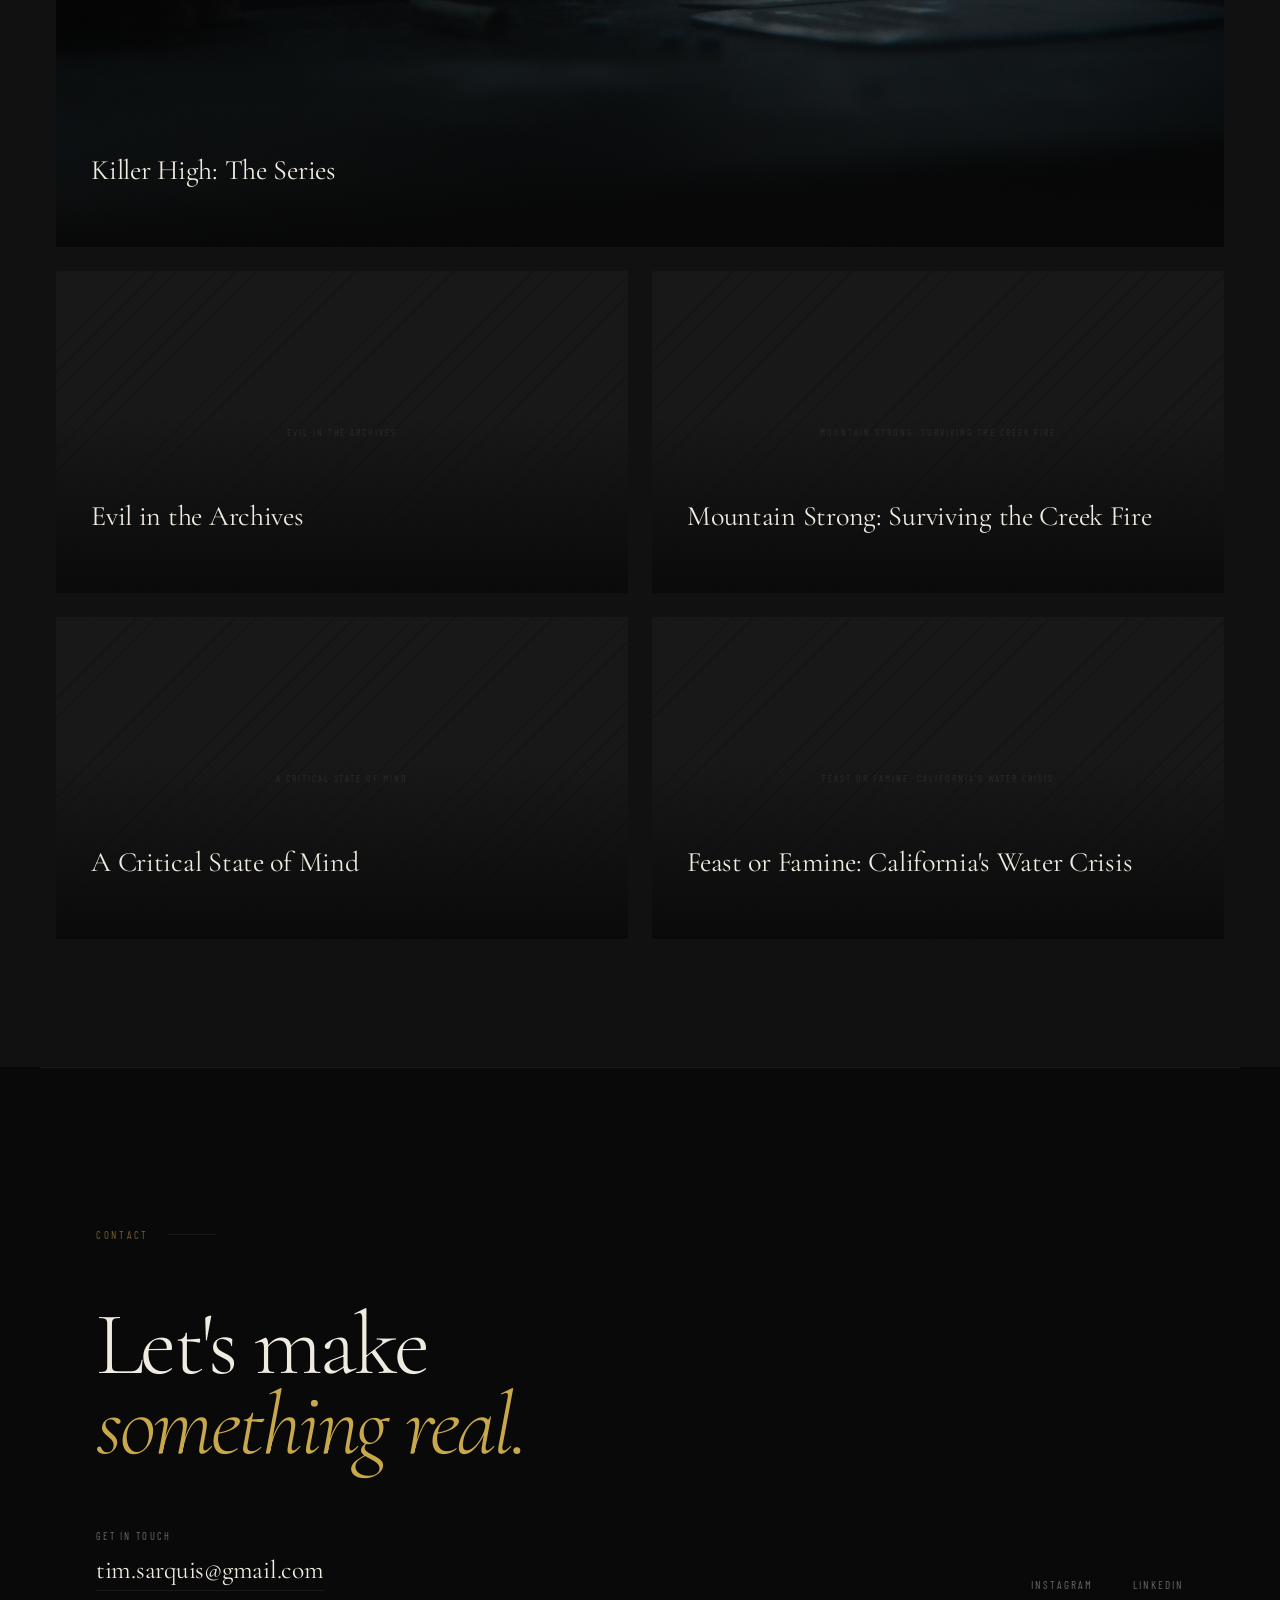
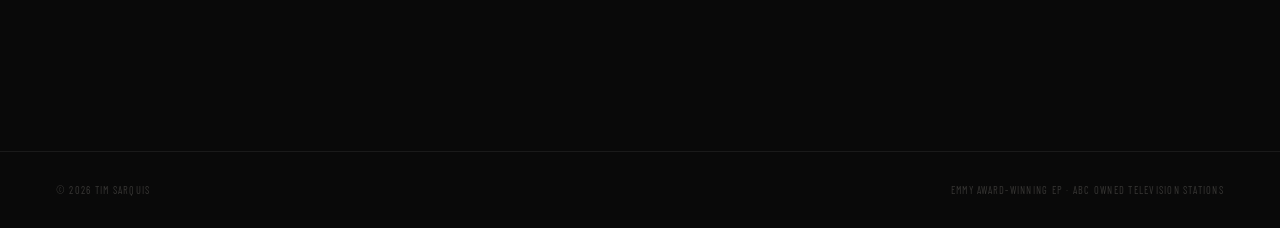
==== commit 5d0b01ab: "Add files via upload" ====
--- a/index.html
+++ b/index.html
@@ -826,7 +826,7 @@
       </h2>
       <div class="about-bio">
         <p class="reveal reveal-delay-1">I'm Tim Sarquis, a filmmaker, editor, and cinematographer based in California. I started out in TV station marketing—cutting promos, building campaigns, and learning how to grab attention fast. Over time, that evolved into a deeper pull toward storytelling.</p>
-        <p class="reveal reveal-delay-2">Today, I'm an executive producer at ABC Owned Television Stations, leading longform specials and impactful storytelling for both broadcast and streaming. My work has aired on Hulu, Disney+, and across the country, and along the way I've picked up eight Emmys and national recognition.</p>
+        <p class="reveal reveal-delay-2">Today, I'm an executive producer at ABC Owned Television Stations, leading longform specials and impactful storytelling for both broadcast and streaming. My work has aired on Hulu, Disney+, and across the country, and along the way I've picked up eight Emmys, a Regional Edward R. Murrow Award, and national recognition.</p>
         <p class="reveal reveal-delay-3">I tell stories that feel grounded and human. I often work solo or in small crews, doing everything from writing and shooting to cutting the final edit. That's where I'm most comfortable—in the thick of it, shaping something honest.</p>
       </div>
     </div>
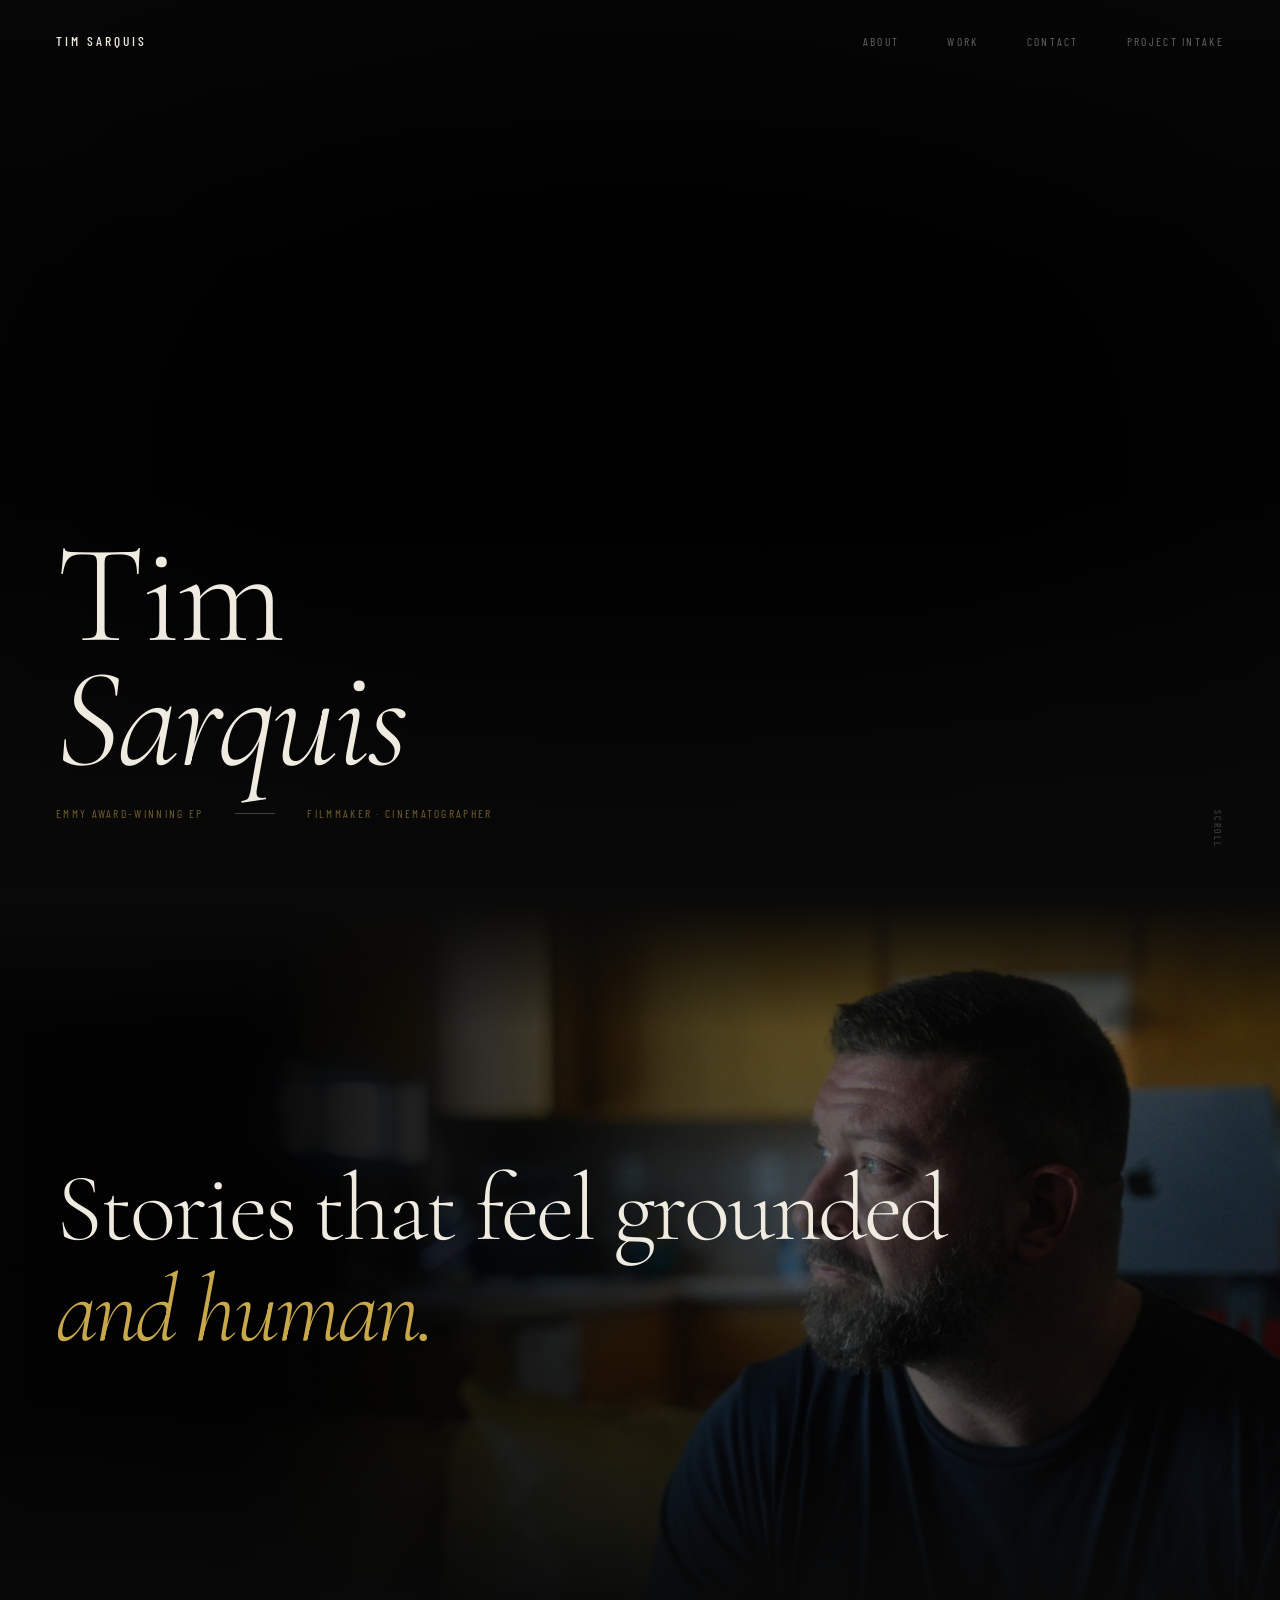
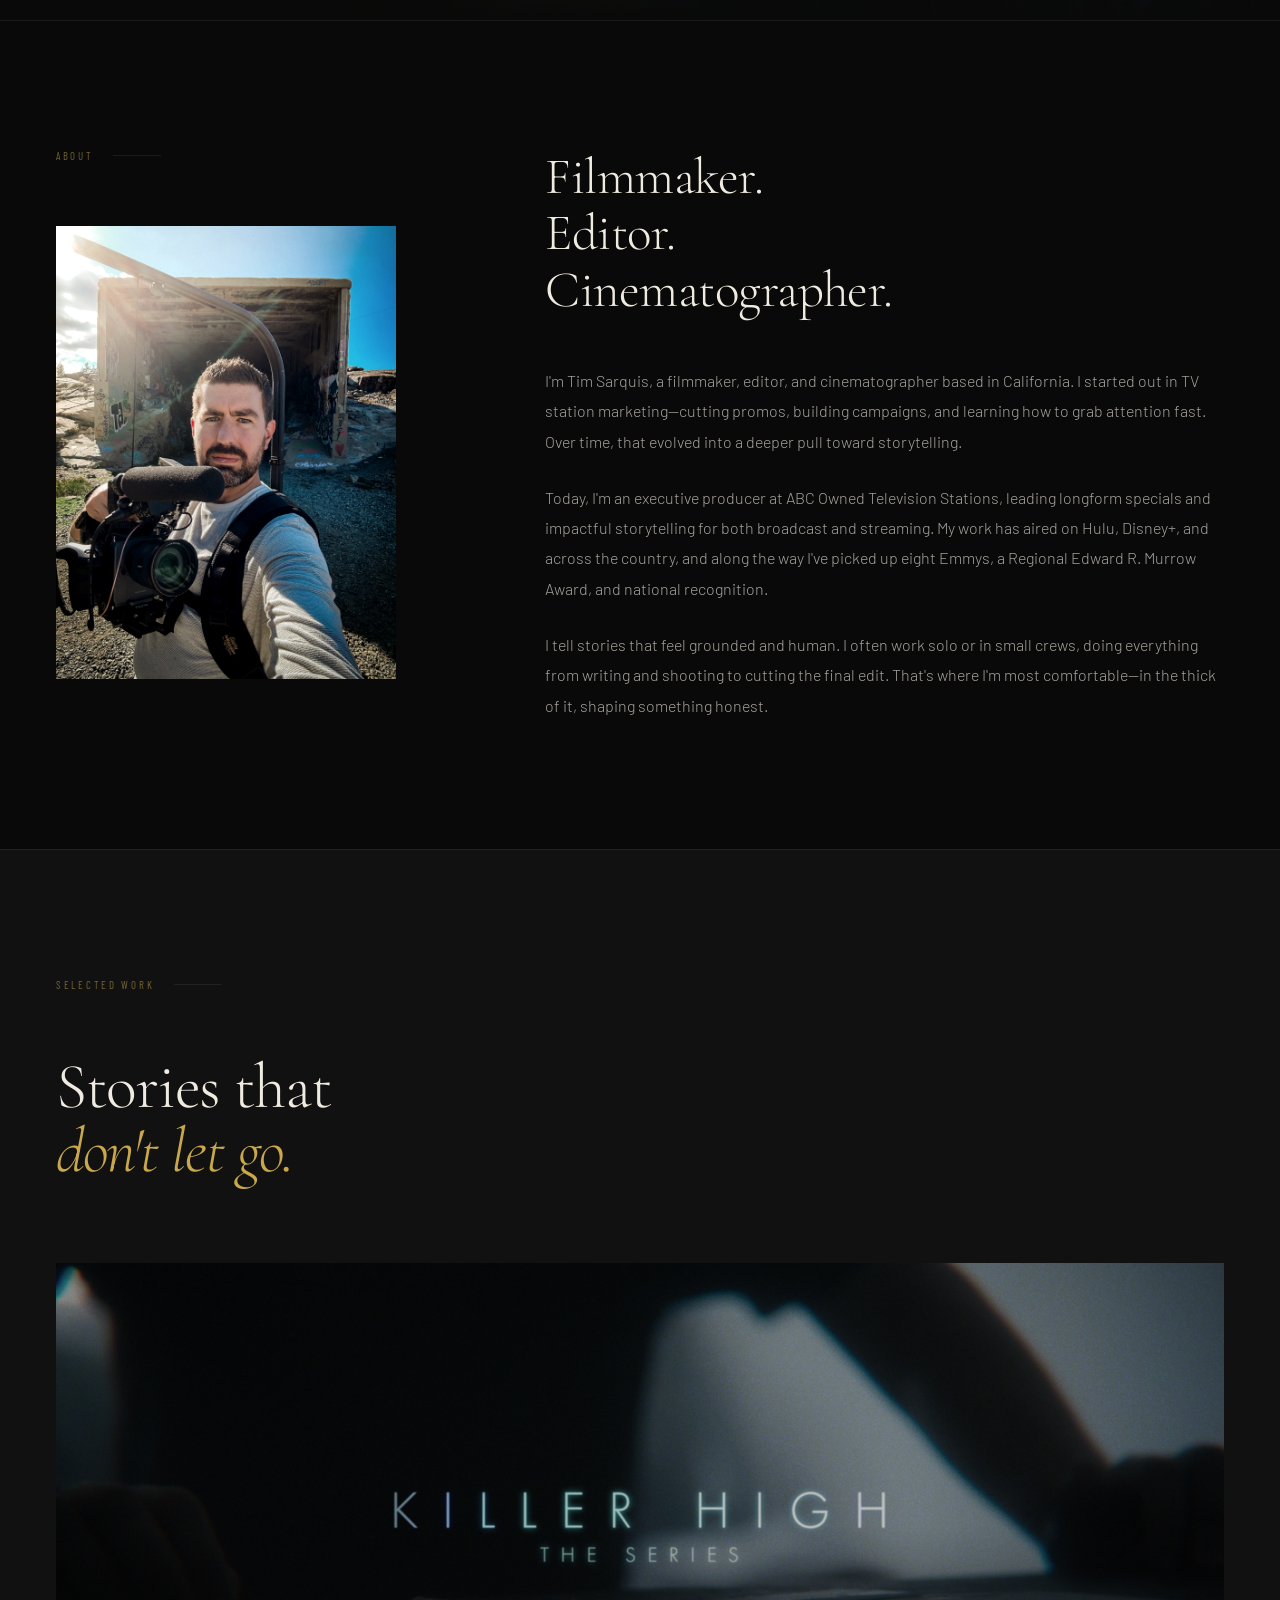
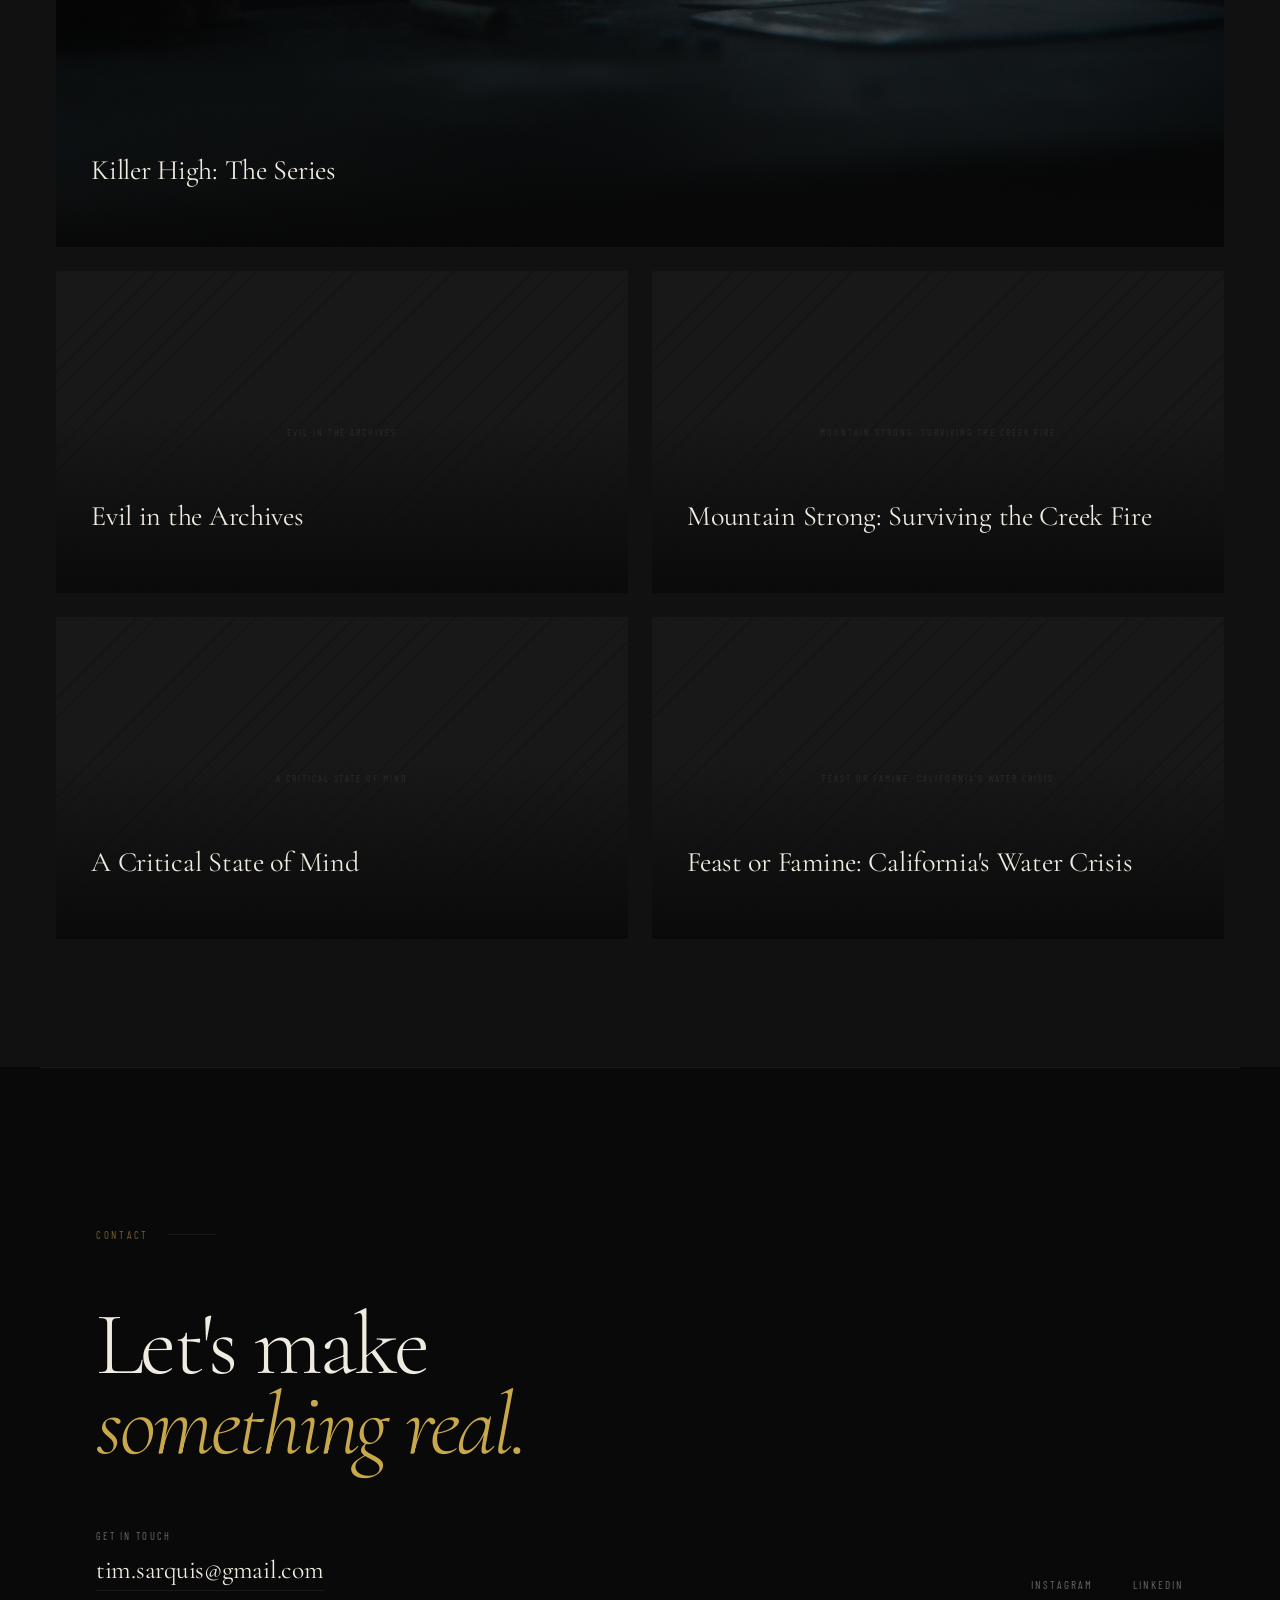
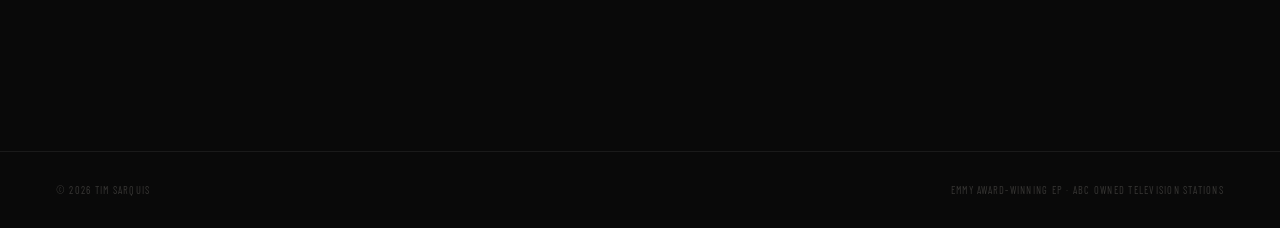
==== commit aa26c538: "Add files via upload" ====
--- a/index.html
+++ b/index.html
@@ -746,6 +746,25 @@
   .nav-links { gap: 1.8rem; }
 }
 
+@media (max-width: 640px) {
+  nav,
+  nav.scrolled {
+    justify-content: center;
+    padding-left: 1rem;
+    padding-right: 1rem;
+  }
+  .nav-logo { display: none; }
+  .nav-links {
+    width: 100%;
+    justify-content: space-between;
+    gap: 0.75rem;
+  }
+  .nav-links a {
+    font-size: 0.64rem;
+    letter-spacing: 0.12em;
+  }
+}
+
 </style>
 </head>
 <body>
@@ -757,6 +776,7 @@
     <a href="#about">About</a>
     <a href="#portfolio">Work</a>
     <a href="#contact">Contact</a>
+    <a href="projectintake/" data-local-href="projectintake/index.html">Project InTake</a>
   </div>
 </nav>
 
@@ -1037,6 +1057,12 @@
     }
   });
 });
+
+if (window.location.protocol === 'file:') {
+  document.querySelectorAll('[data-local-href]').forEach(link => {
+    link.href = link.dataset.localHref;
+  });
+}
 
 // ── TWEAKS ────────────────────────────────────────────────
 const tweaksPanel = document.getElementById('tweaks-panel');
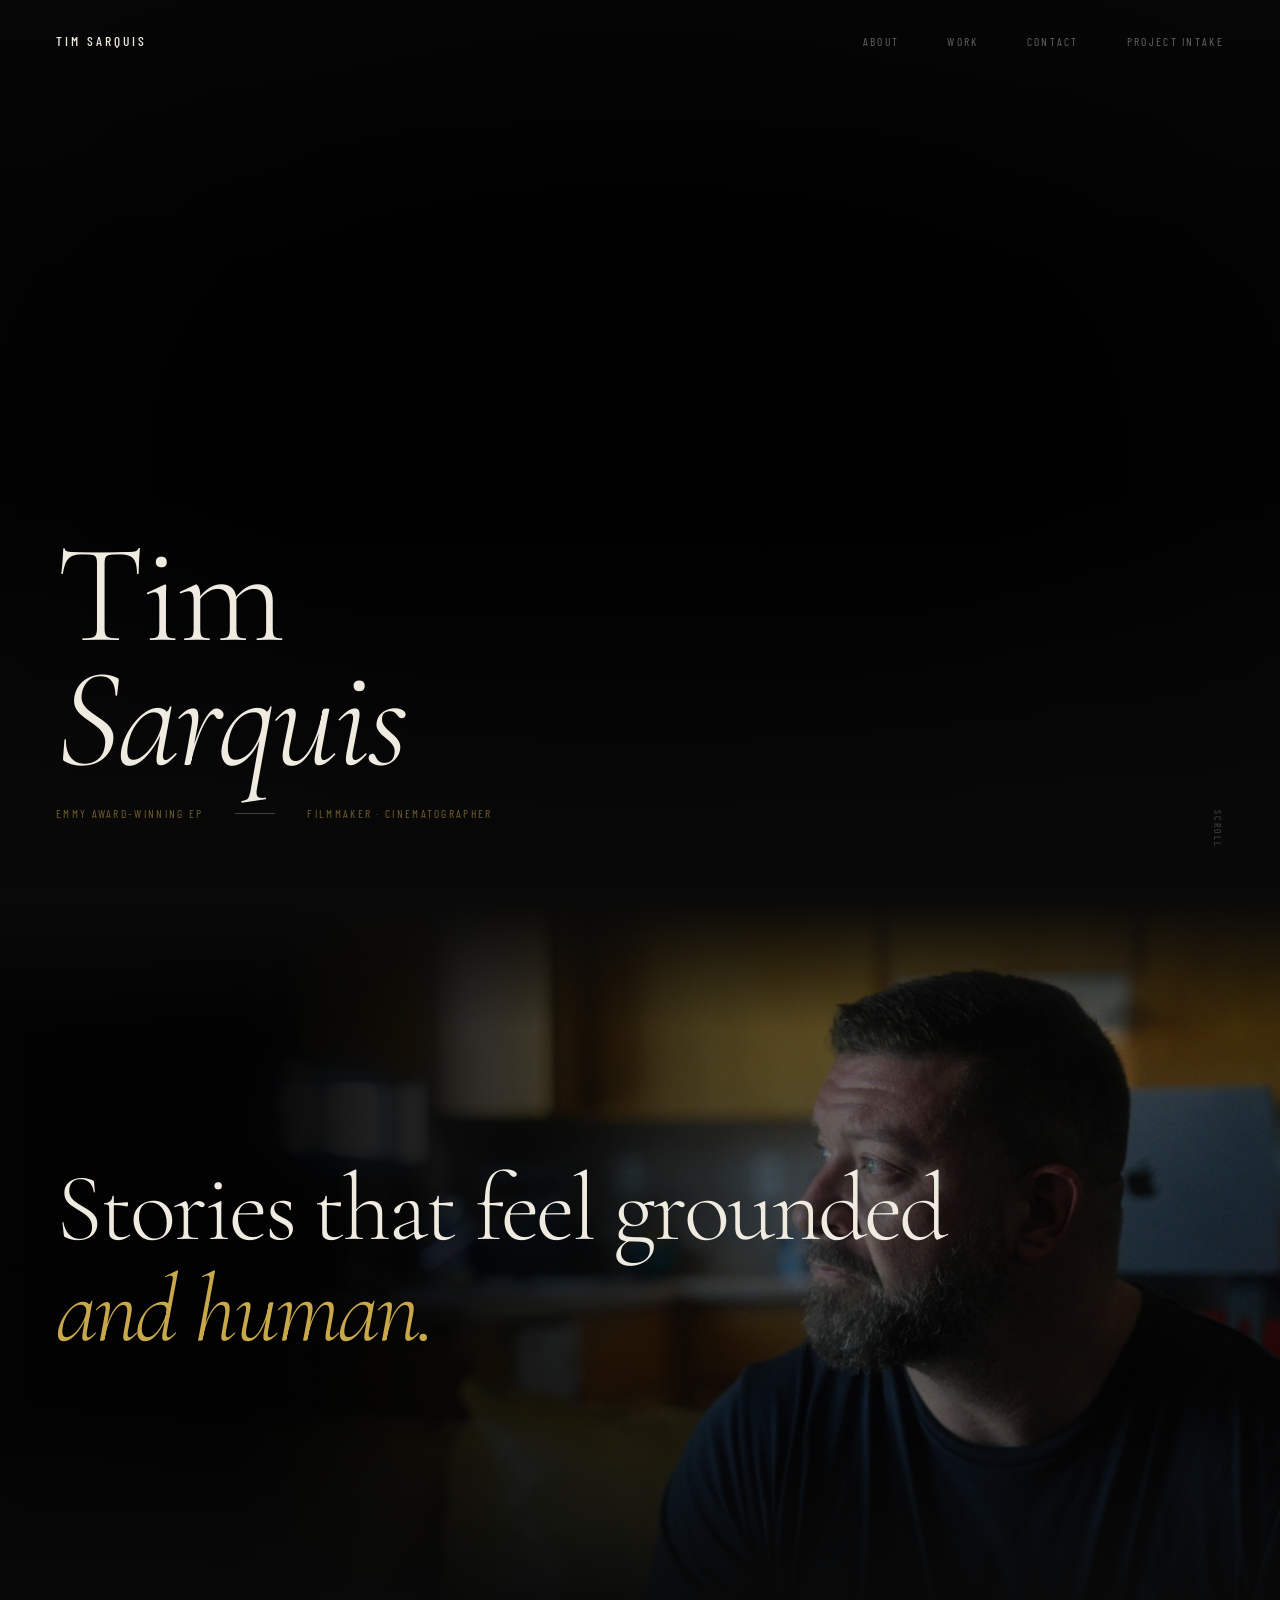
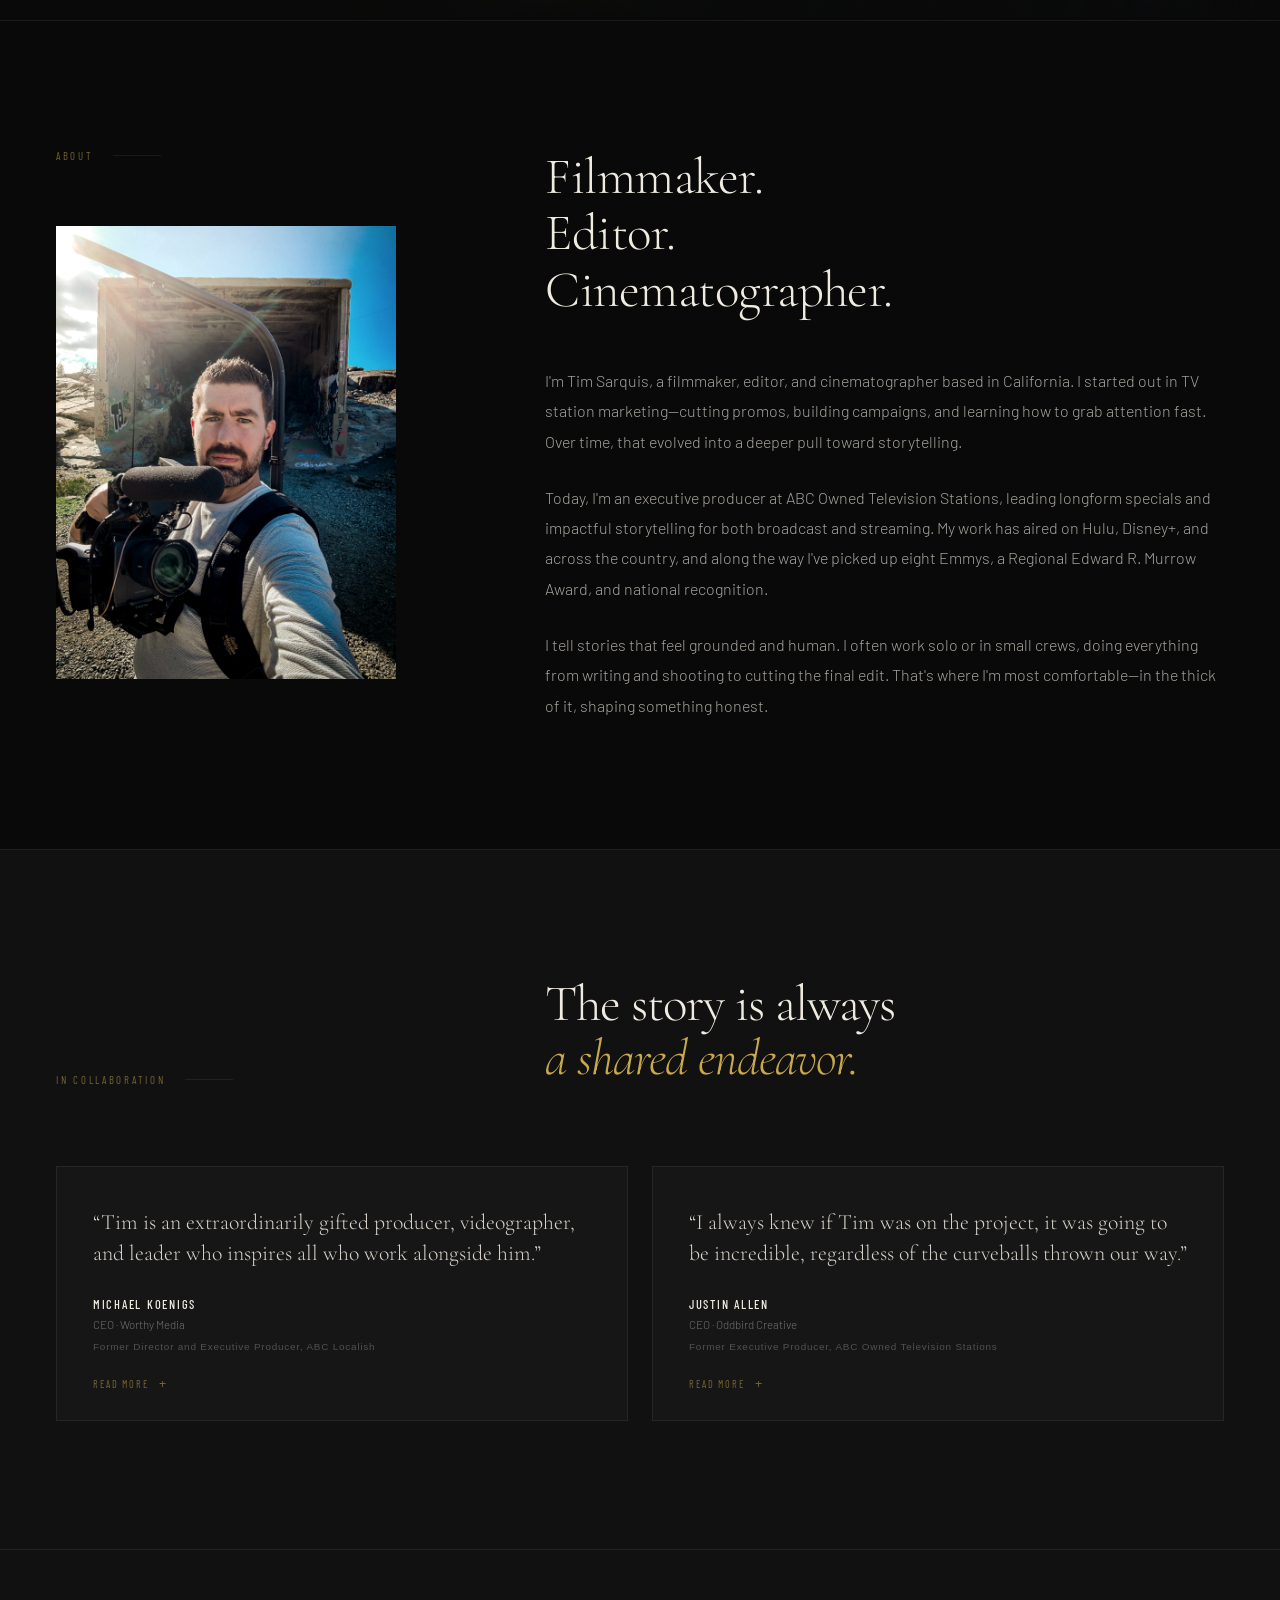
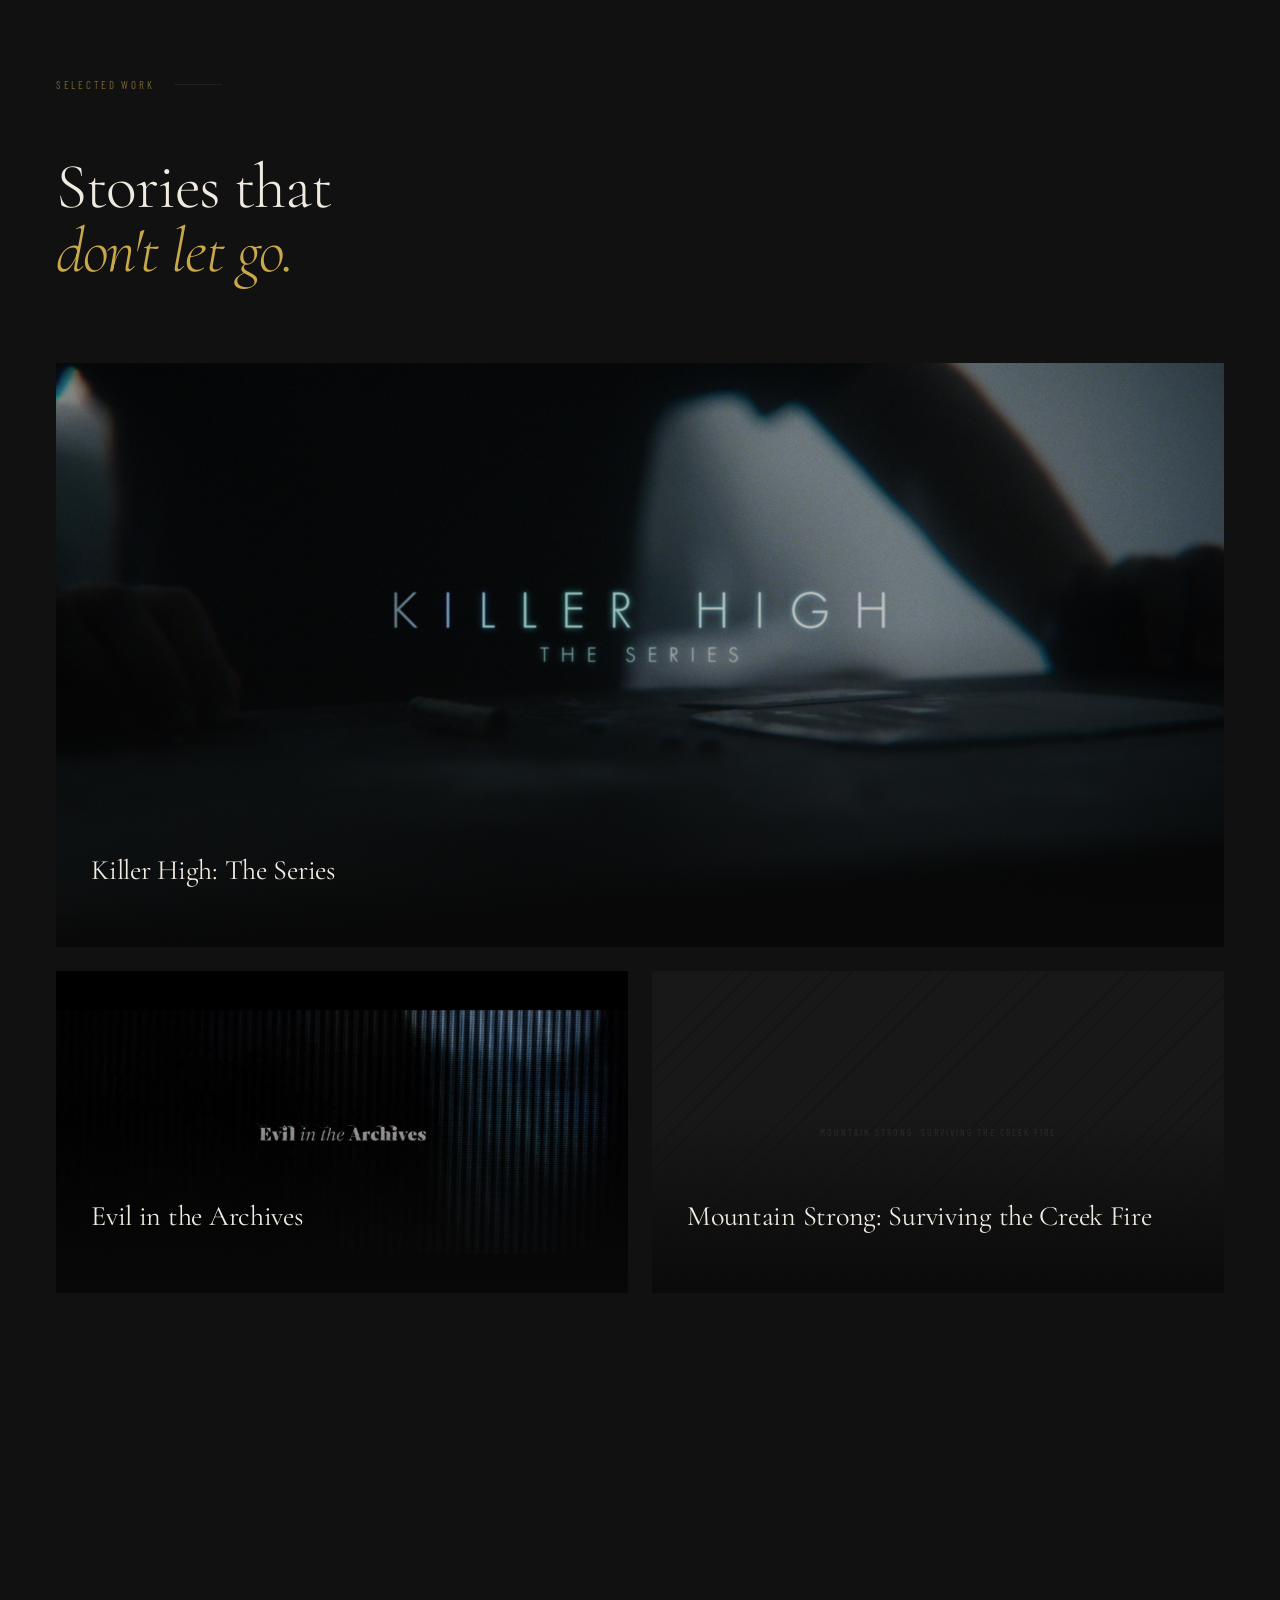
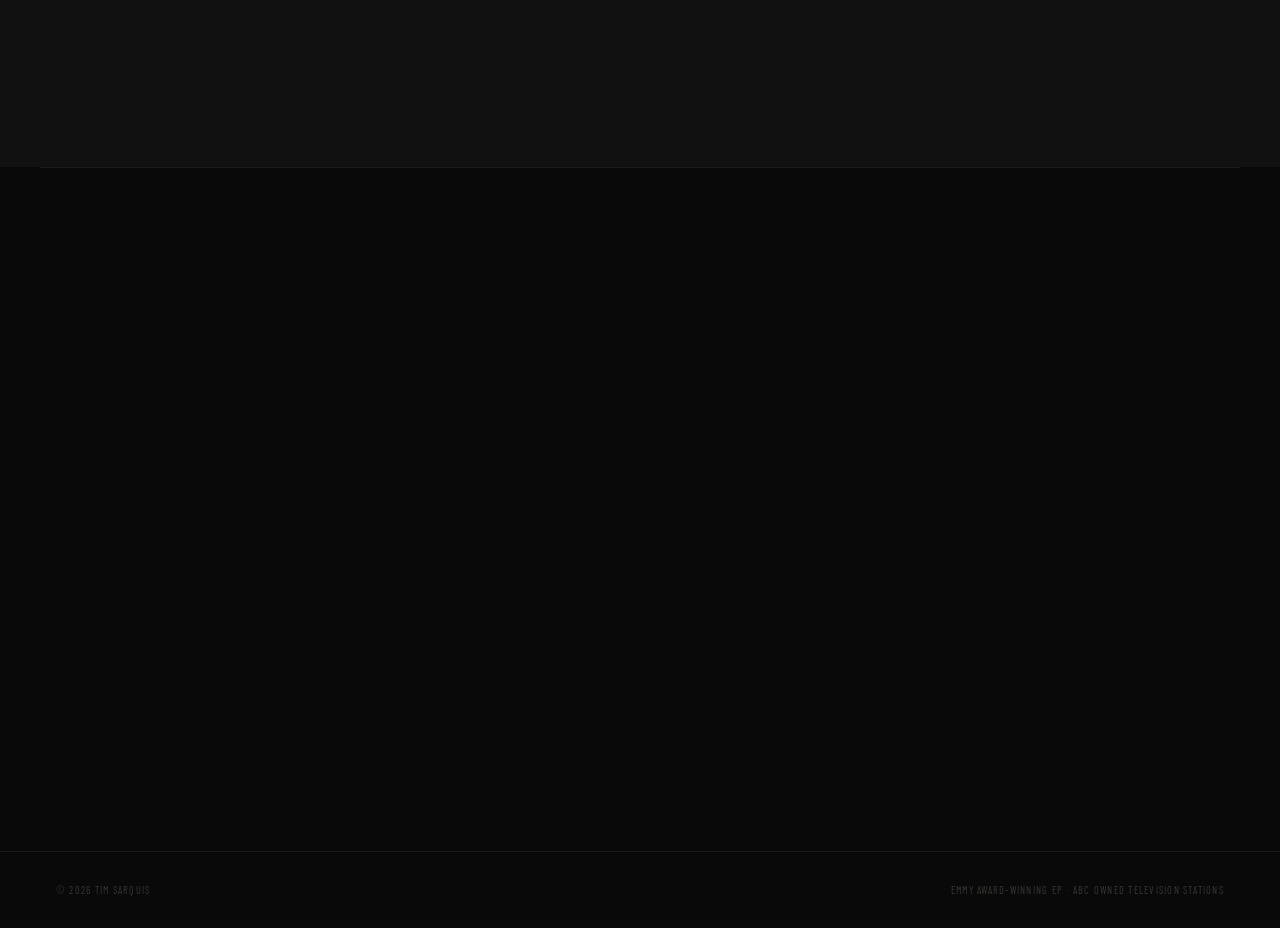
==== commit 88d5aef0: "Add testimonials and local portfolio thumbnails" ====
--- a/index.html
+++ b/index.html
@@ -405,6 +405,153 @@
 .about-bio p:last-child { margin-bottom: 0; }
 
 /* ─────────────────────────────────────────────
+   TESTIMONIALS
+───────────────────────────────────────────── */
+#testimonials {
+  padding: 8rem 3.5rem;
+  border-top: 1px solid var(--border);
+  background: var(--surface);
+}
+.testimonials-inner { max-width: 1200px; margin: 0 auto; }
+.testimonials-intro {
+  display: grid;
+  grid-template-columns: 1fr 1.8fr;
+  gap: 7rem;
+  align-items: end;
+  margin-bottom: 5rem;
+}
+.testimonials-intro .section-label { margin-bottom: 0; }
+.testimonials-heading {
+  font-family: var(--ff-display);
+  font-size: clamp(2.5rem, 4vw, 4rem);
+  font-weight: 300;
+  line-height: 1.05;
+  letter-spacing: -0.02em;
+  color: var(--white);
+}
+.testimonials-heading em { color: var(--gold); font-style: italic; }
+.testimonials-grid {
+  display: grid;
+  grid-template-columns: repeat(2, minmax(0, 1fr));
+  gap: 1.5rem;
+  align-items: start;
+}
+.testimonial {
+  position: relative;
+}
+.testimonial-card {
+  position: relative;
+  min-height: 230px;
+  padding: 2.5rem 2.25rem 1.8rem;
+  border: 1px solid var(--border);
+  background: var(--surface2);
+  transition: border-color 0.3s ease, background-color 0.3s ease;
+}
+.testimonial:hover .testimonial-card,
+.testimonial:focus-within .testimonial-card {
+  border-color: rgba(201,168,76,0.34);
+  background: #191919;
+}
+.testimonial-quote {
+  font-family: var(--ff-display);
+  font-size: clamp(1.25rem, 1.7vw, 1.55rem);
+  font-weight: 300;
+  line-height: 1.45;
+  color: rgba(240,235,225,0.88);
+}
+.testimonial-excerpt {
+  display: block;
+}
+.testimonial-full-wrap {
+  display: grid;
+  grid-template-rows: 0fr;
+  opacity: 0;
+  visibility: hidden;
+  transition: grid-template-rows 0.5s cubic-bezier(0.16,1,0.3,1), opacity 0.35s ease;
+}
+.testimonial-full { overflow: hidden; }
+.testimonial.is-expanded .testimonial-excerpt { display: none; }
+.testimonial.is-expanded .testimonial-full-wrap {
+  grid-template-rows: 1fr;
+  opacity: 1;
+  visibility: visible;
+}
+.testimonial-person { margin-top: 1.7rem; }
+.testimonial-name {
+  font-family: var(--ff-cond);
+  font-size: 0.78rem;
+  font-weight: 500;
+  letter-spacing: 0.14em;
+  text-transform: uppercase;
+  color: var(--white);
+}
+.testimonial-role {
+  margin-top: 0.35rem;
+  font-size: 0.72rem;
+  font-weight: 300;
+  line-height: 1.45;
+  color: var(--muted);
+}
+.testimonial-previous-role {
+  margin-top: 0.45rem;
+  font-family: var(--ff-cond);
+  font-size: 0.62rem;
+  font-weight: 300;
+  line-height: 1.45;
+  letter-spacing: 0.08em;
+  color: rgba(240,235,225,0.28);
+}
+.testimonial-action {
+  display: inline-flex;
+  align-items: center;
+  gap: 0.65rem;
+  margin-top: 1.4rem;
+  font-family: var(--ff-cond);
+  font-size: 0.64rem;
+  letter-spacing: 0.18em;
+  text-transform: uppercase;
+  color: var(--gold-dim);
+}
+.testimonial-action::after {
+  content: '+';
+  font-family: var(--ff-ui);
+  font-size: 0.9rem;
+  line-height: 1;
+  transition: transform 0.35s ease;
+}
+.testimonial.is-expanded .testimonial-action::after { transform: rotate(45deg); }
+.testimonial-toggle {
+  position: absolute;
+  z-index: 4;
+  inset: 0;
+  width: 100%;
+  border: 0;
+  background: transparent;
+  cursor: pointer;
+}
+.testimonial-toggle:focus-visible {
+  outline: 2px solid var(--gold);
+  outline-offset: 5px;
+}
+.testimonials-more-wrap { margin-top: 2.5rem; text-align: center; }
+.testimonials-more {
+  border: 0;
+  border-bottom: 1px solid var(--border);
+  padding: 0 0 0.4rem;
+  background: transparent;
+  font-family: var(--ff-cond);
+  font-size: 0.7rem;
+  letter-spacing: 0.18em;
+  text-transform: uppercase;
+  color: var(--muted);
+  cursor: pointer;
+  transition: color 0.25s, border-color 0.25s;
+}
+.testimonials-more:hover { color: var(--white); border-color: var(--gold-dim); }
+.testimonials-more:focus-visible { outline: 2px solid var(--gold); outline-offset: 5px; }
+.testimonial[hidden] { display: none; }
+
+/* ─────────────────────────────────────────────
    PORTFOLIO
 ───────────────────────────────────────────── */
 #portfolio {
@@ -730,6 +877,9 @@
   .about-inner { grid-template-columns: 1fr; gap: 4rem; }
   .about-left { position: static; width: 100%; max-width: 100%; display: flex; flex-direction: column; align-items: center; }
   .about-photo-wrap { max-width: 260px; }
+  #testimonials { padding: 6rem 1.75rem; }
+  .testimonials-intro { grid-template-columns: 1fr; gap: 2rem; margin-bottom: 4rem; }
+  .testimonials-grid { grid-template-columns: 1fr; }
   #portfolio { padding: 6rem 1.75rem; }
   .project-grid { grid-template-columns: 1fr; }
   .project-featured { aspect-ratio: 16/9; }
@@ -763,6 +913,20 @@
     font-size: 0.64rem;
     letter-spacing: 0.12em;
   }
+  .testimonial-card {
+    min-height: 0;
+    padding: 2.25rem 1.4rem 1.5rem;
+  }
+}
+
+@media (prefers-reduced-motion: reduce) {
+  html { scroll-behavior: auto; }
+  *, *::before, *::after {
+    animation-duration: 0.01ms !important;
+    animation-iteration-count: 1 !important;
+    transition-duration: 0.01ms !important;
+    scroll-behavior: auto !important;
+  }
 }
 
 </style>
@@ -853,6 +1017,23 @@
   </div>
 </section>
 
+<!-- TESTIMONIALS — content is managed in testimonials.js -->
+<section id="testimonials" aria-labelledby="testimonials-heading">
+  <div class="testimonials-inner">
+    <div class="testimonials-intro">
+      <p class="section-label reveal">In collaboration</p>
+      <h2 class="testimonials-heading reveal reveal-delay-1" id="testimonials-heading">
+        The story is always<br><em>a shared endeavor.</em>
+      </h2>
+    </div>
+    <div class="testimonials-grid" id="testimonials-grid"></div>
+    <div class="testimonials-more-wrap" id="testimonials-more-wrap" hidden>
+      <button class="testimonials-more" id="testimonials-more" type="button" aria-expanded="false" aria-controls="testimonials-grid">More testimonials</button>
+    </div>
+    <noscript><p class="testimonial-role">Enable JavaScript to view testimonials.</p></noscript>
+  </div>
+</section>
+
 <!-- PORTFOLIO -->
 <section id="portfolio">
   <div class="portfolio-inner">
@@ -876,7 +1057,7 @@
 
       <div class="project-card reveal" data-project-url="project-evil-in-the-archives.html" tabindex="0" role="link" aria-label="Open Evil in the Archives project details">
         <div class="thumb-fallback">Evil in the Archives</div>
-        <img class="thumb" src="https://vumbnail.com/1184489402.jpg"
+        <img class="thumb" src="evil-in-the-archives-thumb.jpg"
           onerror="this.style.display='none';" alt="Evil in the Archives">
         <div class="project-overlay-grad"></div>
         <div class="project-info">
@@ -898,7 +1079,7 @@
 
       <div class="project-card reveal reveal-delay-2" data-project-url="project-critical-state-of-mind.html" tabindex="0" role="link" aria-label="Open A Critical State of Mind project details">
         <div class="thumb-fallback">A Critical State of Mind</div>
-        <img class="thumb" src="https://vumbnail.com/767671028.jpg"
+        <img class="thumb" src="critical-state-of-mind-thumb.jpg"
           onerror="this.style.display='none';" alt="A Critical State of Mind">
         <div class="project-overlay-grad"></div>
         <div class="project-info">
@@ -909,7 +1090,7 @@
 
       <div class="project-card reveal reveal-delay-3" data-project-url="project-feast-or-famine.html" tabindex="0" role="link" aria-label="Open Feast or Famine: California's Water Crisis project details">
         <div class="thumb-fallback">Feast or Famine: California's Water Crisis</div>
-        <img class="thumb" src="https://vumbnail.com/871519433.jpg"
+        <img class="thumb" src="feast-or-famine-thumb.jpg"
           onerror="this.style.display='none';" alt="Feast or Famine: California's Water Crisis">
         <div class="project-overlay-grad"></div>
         <div class="project-info">
@@ -1145,5 +1326,6 @@
 applyTweaks(tweakState);
 </script>
 <script src="https://player.vimeo.com/api/player.js"></script>
+<script src="testimonials.js"></script>
 </body>
 </html>
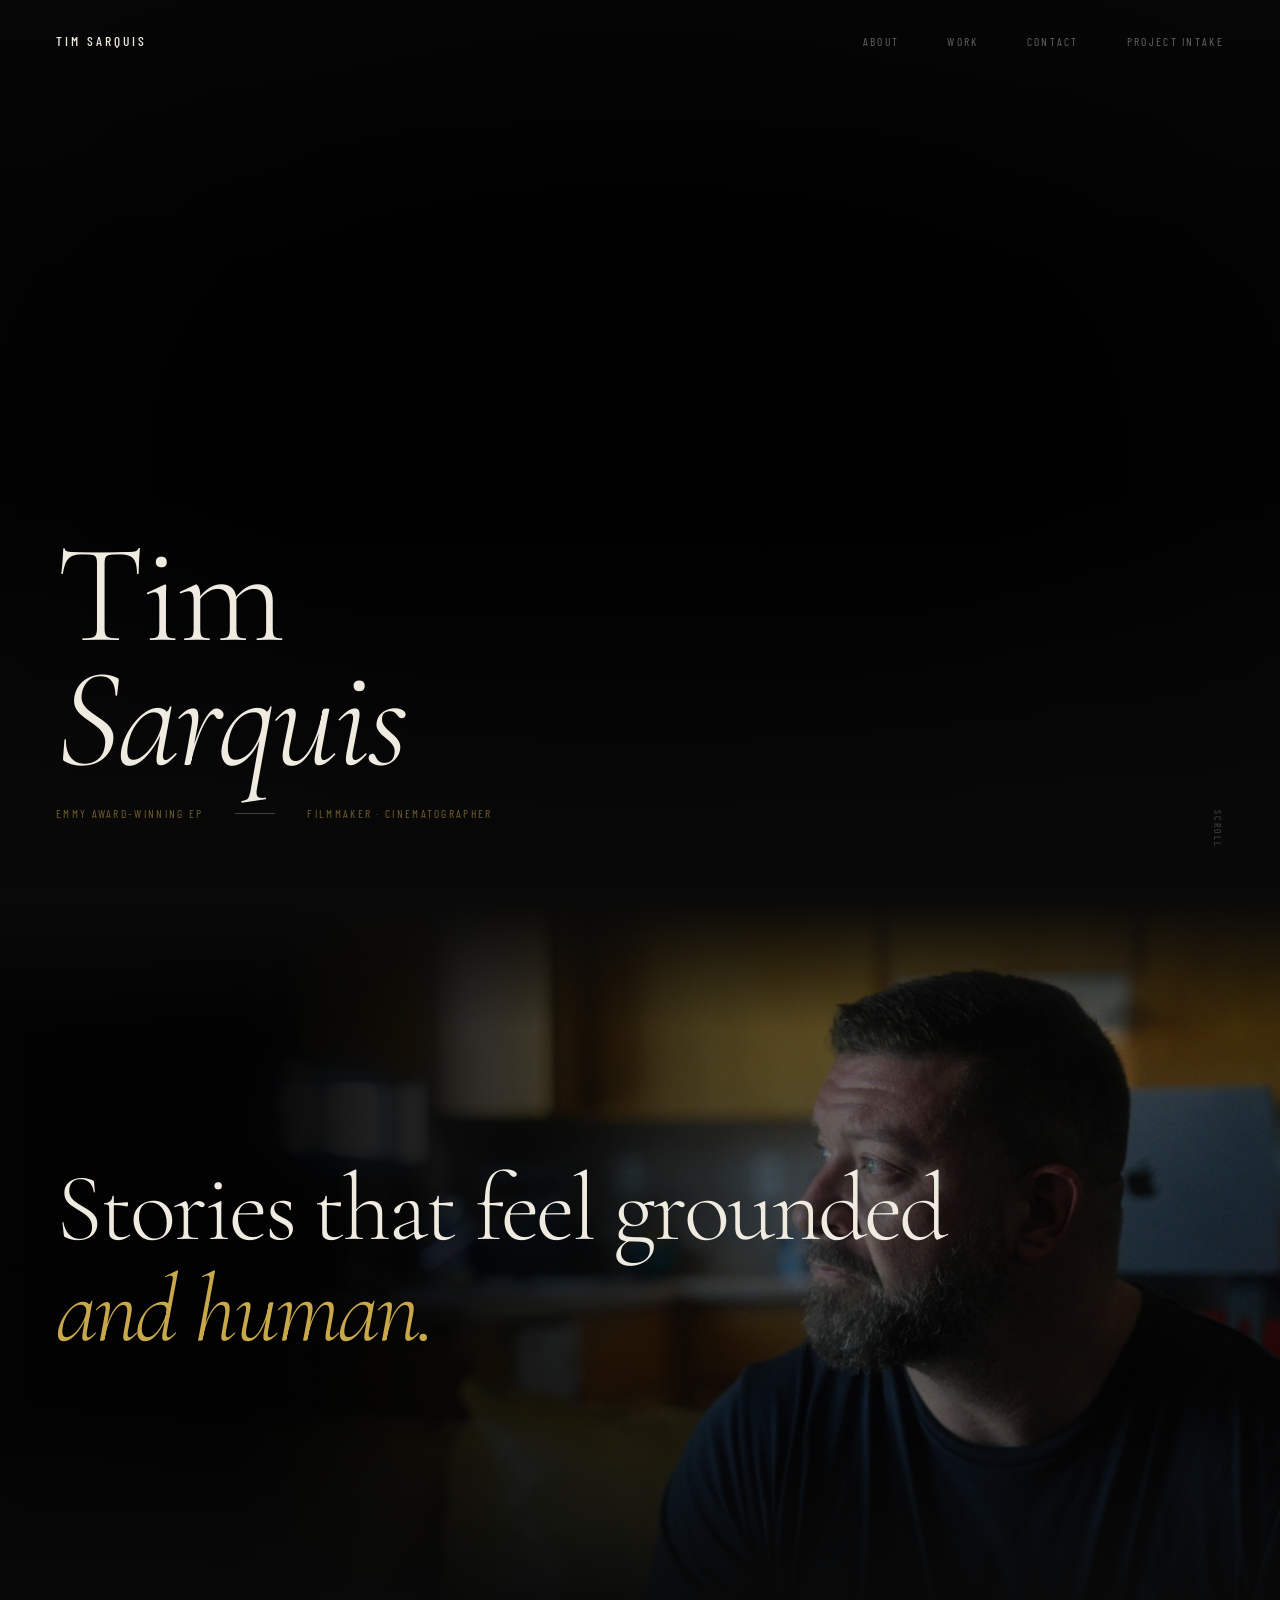
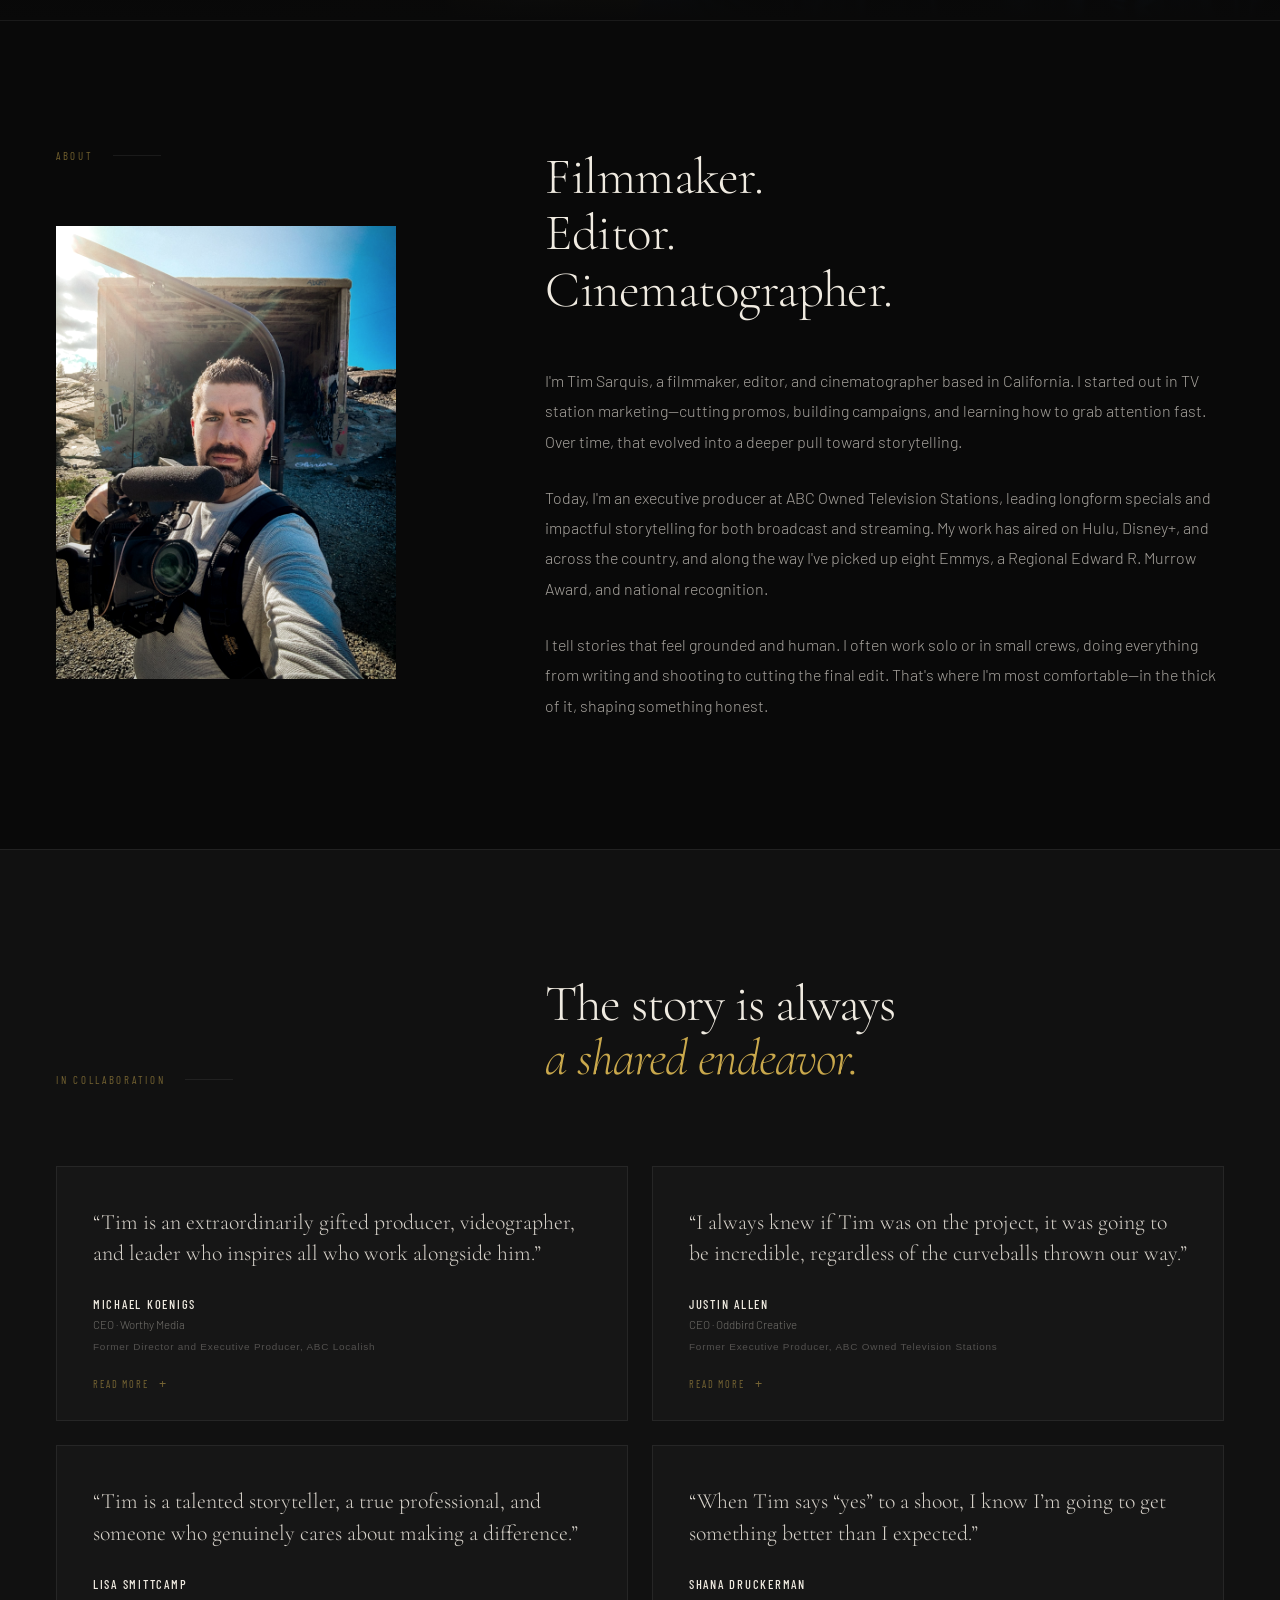
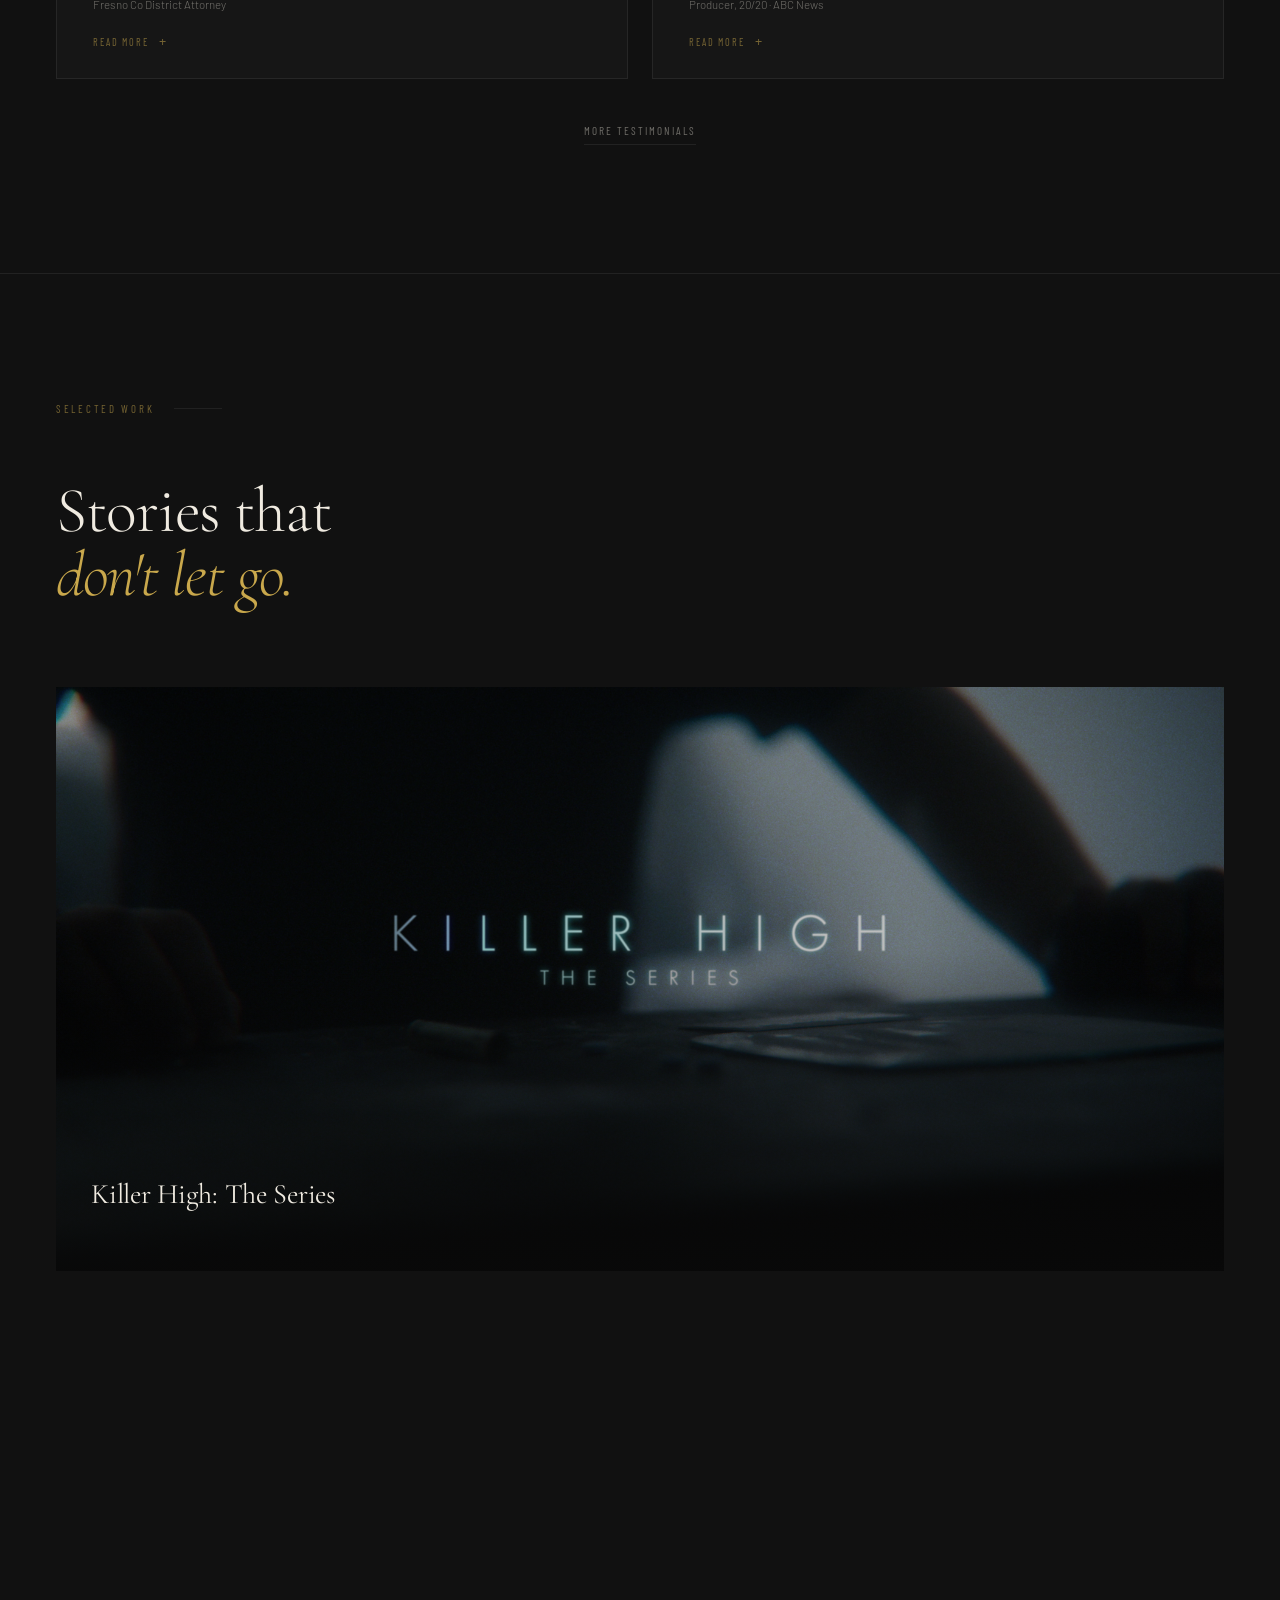
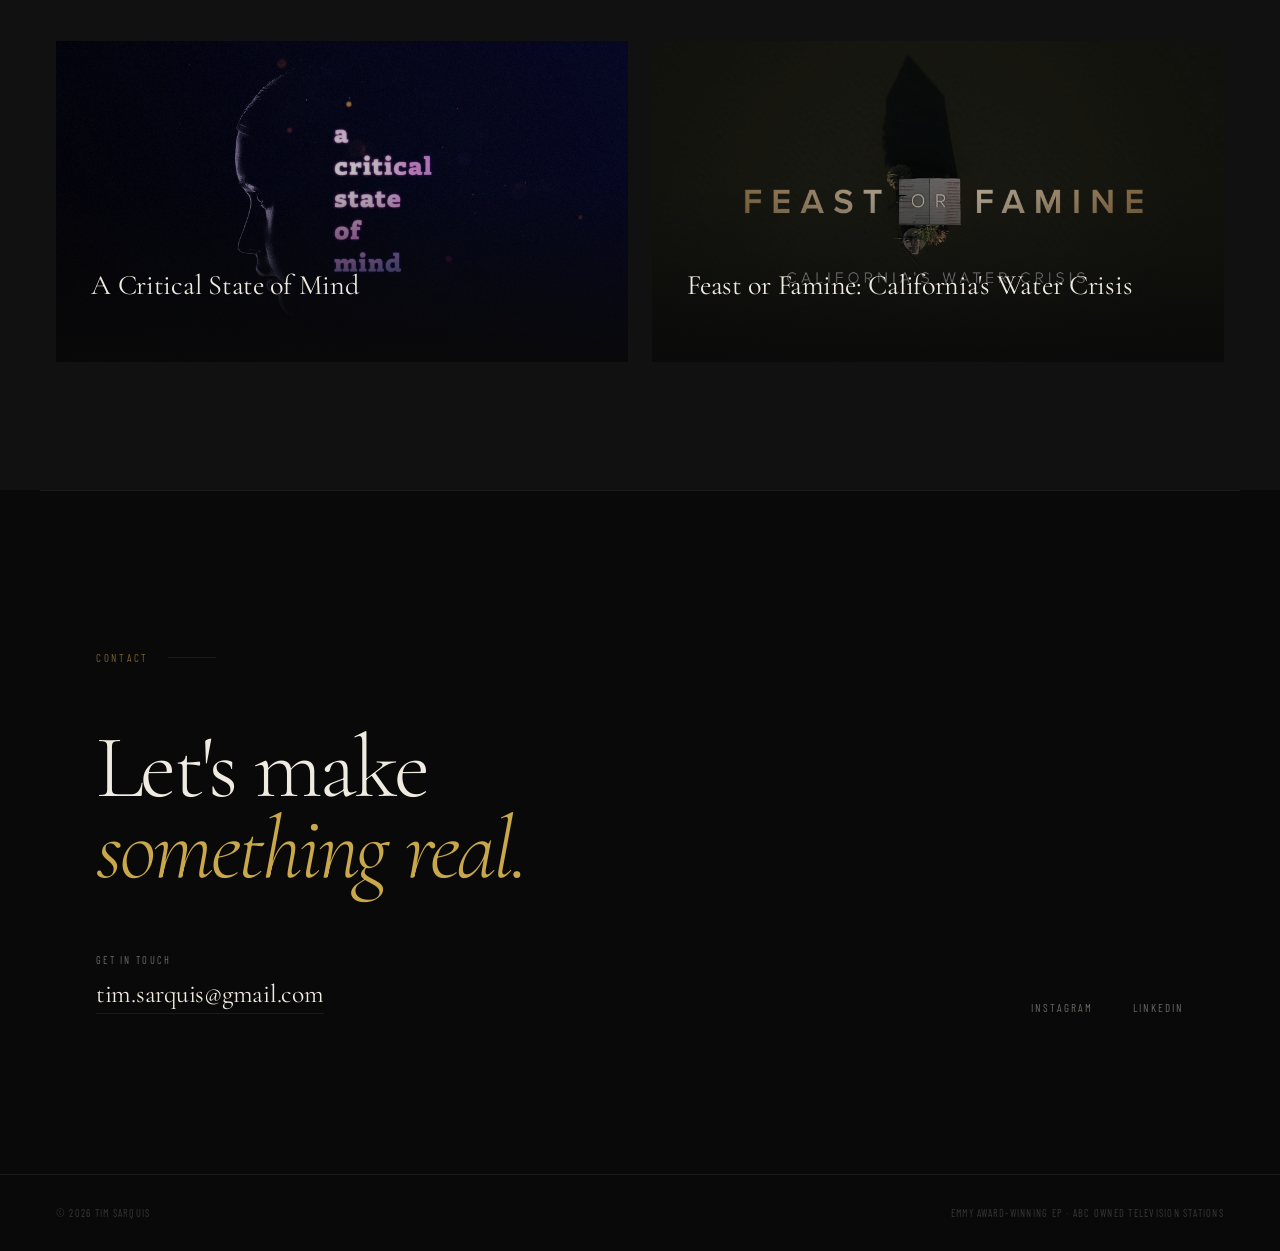
==== commit ee5b3e0b: "Add client testimonials with expandable quotes" ====
--- a/index.html
+++ b/index.html
@@ -469,7 +469,7 @@
   visibility: hidden;
   transition: grid-template-rows 0.5s cubic-bezier(0.16,1,0.3,1), opacity 0.35s ease;
 }
-.testimonial-full { overflow: hidden; }
+.testimonial-full { overflow: hidden; white-space: pre-line; }
 .testimonial.is-expanded .testimonial-excerpt { display: none; }
 .testimonial.is-expanded .testimonial-full-wrap {
   grid-template-rows: 1fr;
